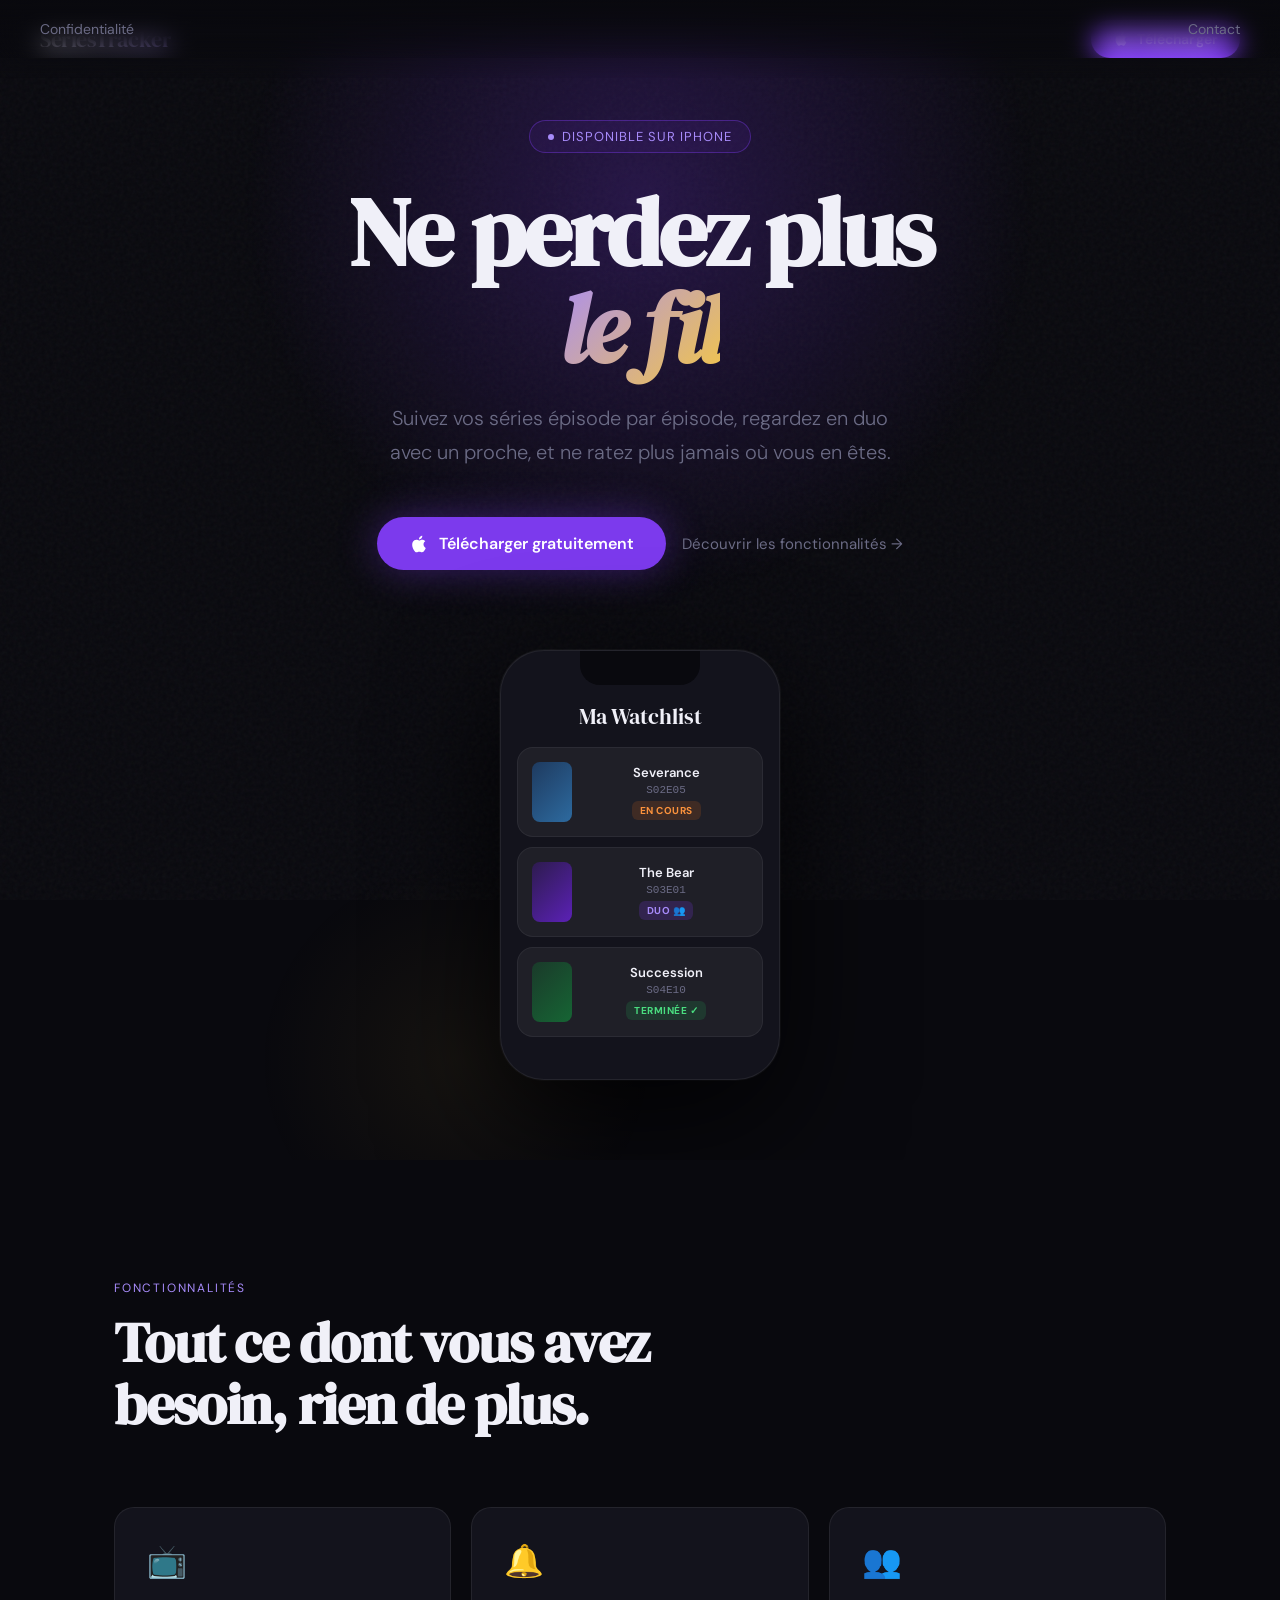
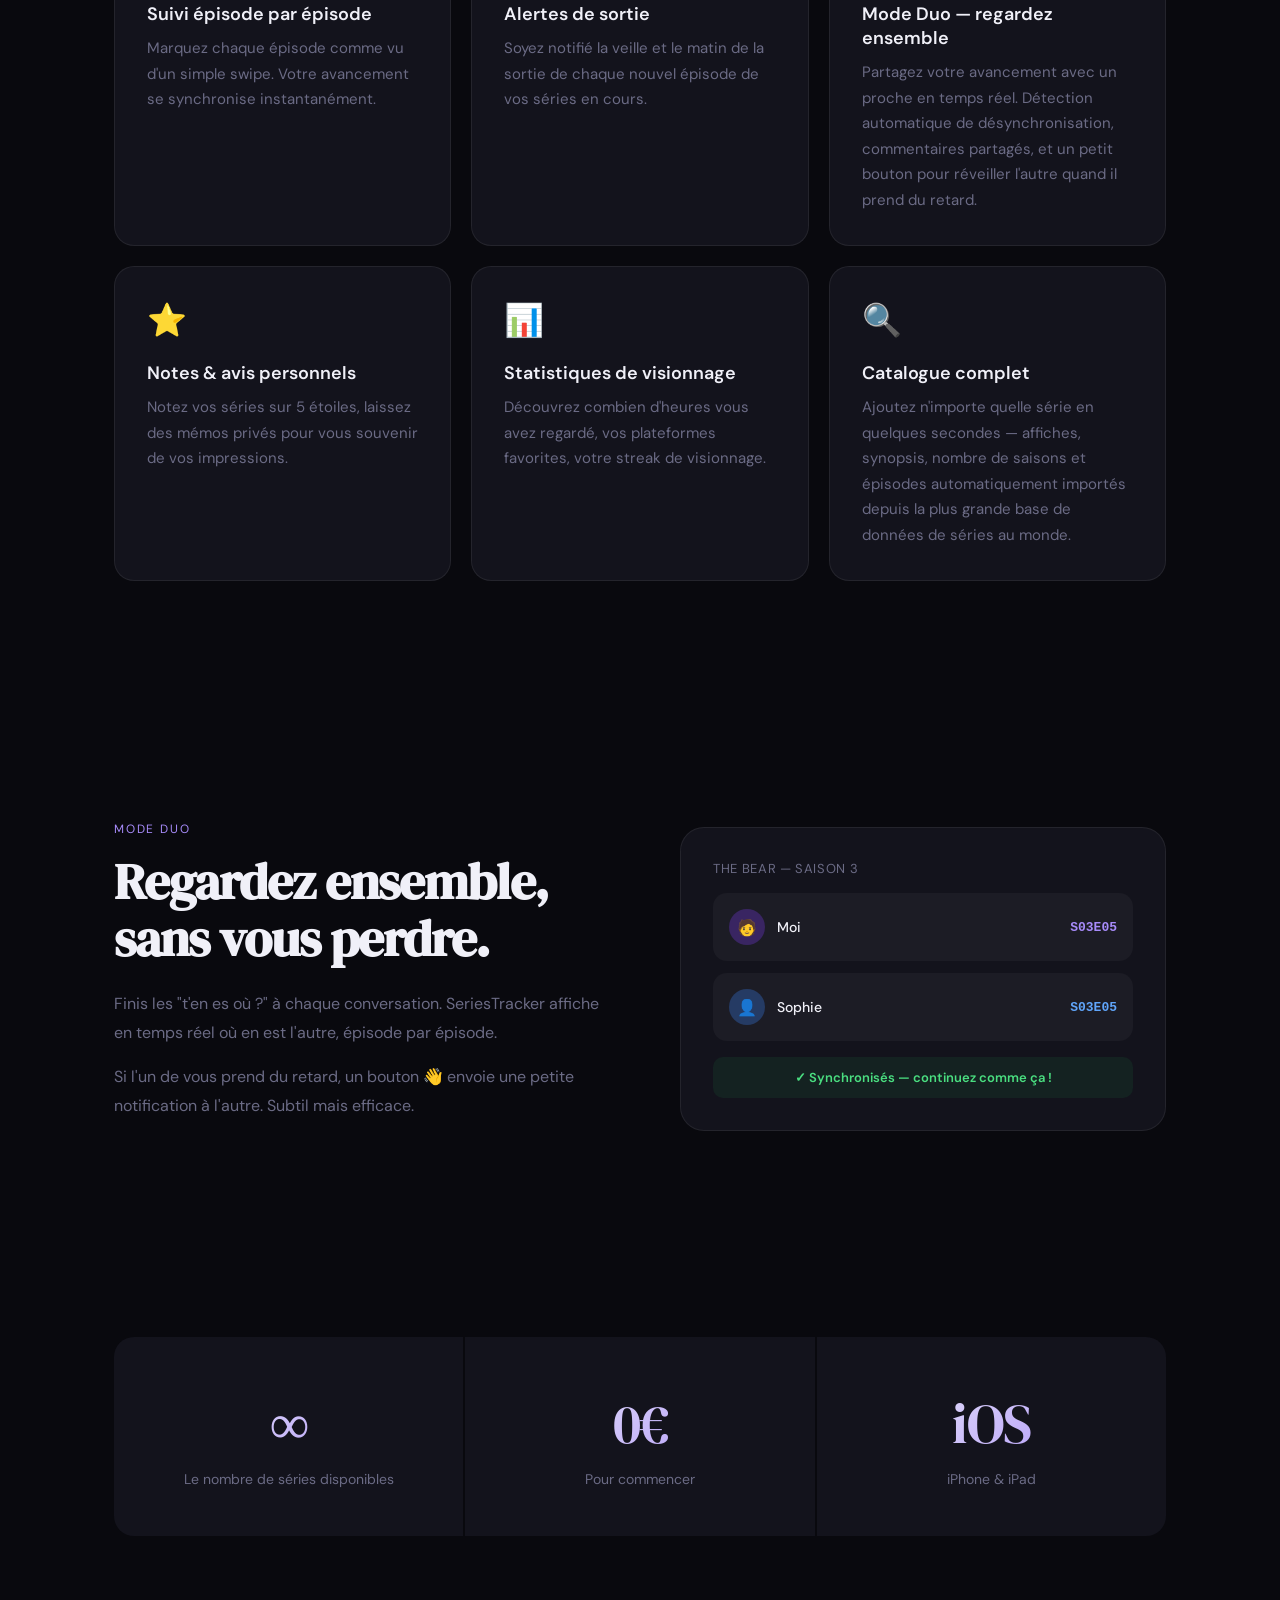
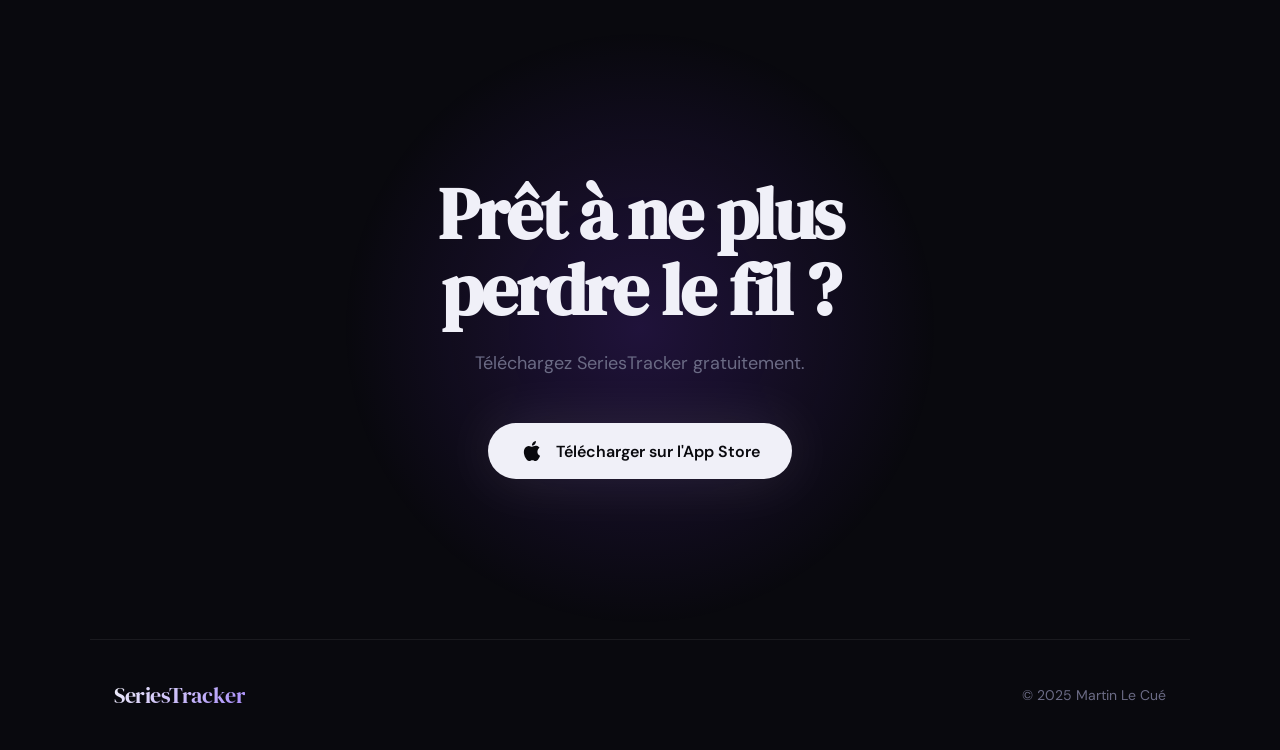
==== landing-page.html @ 3b0397e9 "Update landing-page.html" ====
<!DOCTYPE html>
<html lang="fr">
<head>
<meta charset="UTF-8">
<meta name="viewport" content="width=device-width, initial-scale=1.0">
<title>SeriesTracker — Ne perdez plus le fil</title>
<meta name="description" content="Suivez vos séries, notez vos épisodes, regardez en duo. L'app de tracking de séries qui respecte votre temps.">
<link rel="preconnect" href="https://fonts.googleapis.com">
<link href="https://fonts.googleapis.com/css2?family=DM+Serif+Display:ital@0;1&family=DM+Sans:wght@300;400;500;600&display=swap" rel="stylesheet">
<style>
:root {
  --ink: #09090E;
  --purple: #7C3AED;
  --purple-light: #A78BFA;
  --gold: #F5C842;
  --white: #F0F0F8;
  --muted: #6B6B85;
  --surface: #13131C;
  --border: rgba(255,255,255,0.07);
}

*, *::before, *::after { margin: 0; padding: 0; box-sizing: border-box; }

html { scroll-behavior: smooth; }

body {
  background: var(--ink);
  color: var(--white);
  font-family: 'DM Sans', sans-serif;
  overflow-x: hidden;
  cursor: default;
}

/* ── NOISE OVERLAY ── */
body::before {
  content: '';
  position: fixed; inset: 0; z-index: 0;
  background-image: url("data:image/svg+xml,%3Csvg viewBox='0 0 256 256' xmlns='http://www.w3.org/2000/svg'%3E%3Cfilter id='noise'%3E%3CfeTurbulence type='fractalNoise' baseFrequency='0.9' numOctaves='4' stitchTiles='stitch'/%3E%3C/filter%3E%3Crect width='100%25' height='100%25' filter='url(%23noise)' opacity='0.04'/%3E%3C/svg%3E");
  pointer-events: none;
}

/* ── NAV ── */
nav {
  position: fixed; top: 0; left: 0; right: 0; z-index: 100;
  padding: 20px 40px;
  display: flex; align-items: center; justify-content: space-between;
  background: linear-gradient(to bottom, rgba(9,9,14,0.95), transparent);
  backdrop-filter: blur(12px);
}
.nav-logo {
  font-family: 'DM Serif Display', serif;
  font-size: 22px; letter-spacing: -0.02em;
  background: linear-gradient(135deg, var(--white), var(--purple-light));
  -webkit-background-clip: text; -webkit-text-fill-color: transparent;
}
.nav-cta {
  display: inline-flex; align-items: center; gap: 8px;
  background: var(--purple); color: white;
  padding: 10px 22px; border-radius: 100px;
  font-size: 14px; font-weight: 600; text-decoration: none;
  transition: all 0.2s; letter-spacing: 0.01em;
}
.nav-cta:hover { background: #6D28D9; transform: translateY(-1px); }
.nav-cta svg { width: 16px; height: 16px; }

/* ── HERO ── */
.hero {
  position: relative; min-height: 100vh;
  display: flex; flex-direction: column;
  align-items: center; justify-content: center;
  text-align: center; padding: 120px 24px 80px;
  overflow: hidden;
}

.hero-glow {
  position: absolute; top: -200px; left: 50%; transform: translateX(-50%);
  width: 800px; height: 800px; border-radius: 50%;
  background: radial-gradient(circle, rgba(124,58,237,0.25) 0%, transparent 70%);
  pointer-events: none;
}
.hero-glow-2 {
  position: absolute; bottom: -100px; left: 20%;
  width: 400px; height: 400px; border-radius: 50%;
  background: radial-gradient(circle, rgba(245,200,66,0.06) 0%, transparent 70%);
  pointer-events: none;
}

.hero-eyebrow {
  display: inline-flex; align-items: center; gap: 8px;
  border: 1px solid rgba(124,58,237,0.4);
  background: rgba(124,58,237,0.08);
  padding: 7px 18px; border-radius: 100px;
  font-size: 13px; color: var(--purple-light);
  letter-spacing: 0.08em; text-transform: uppercase;
  margin-bottom: 32px;
  animation: fadeUp 0.8s ease both;
}
.dot { width: 6px; height: 6px; background: var(--purple-light); border-radius: 50%; animation: pulse 2s infinite; }

.hero h1 {
  font-family: 'DM Serif Display', serif;
  font-size: clamp(48px, 8vw, 96px);
  line-height: 1.0; letter-spacing: -0.03em;
  margin-bottom: 24px;
  animation: fadeUp 0.8s 0.1s ease both;
}
.hero h1 em {
  font-style: italic;
  background: linear-gradient(135deg, var(--purple-light), var(--gold));
  -webkit-background-clip: text; -webkit-text-fill-color: transparent;
}

.hero-sub {
  font-size: clamp(16px, 2vw, 20px); color: var(--muted);
  max-width: 520px; line-height: 1.7; margin-bottom: 48px;
  font-weight: 300;
  animation: fadeUp 0.8s 0.2s ease both;
}

.hero-actions {
  display: flex; gap: 16px; align-items: center; flex-wrap: wrap; justify-content: center;
  animation: fadeUp 0.8s 0.3s ease both;
}
.btn-primary {
  display: inline-flex; align-items: center; gap: 10px;
  background: var(--purple); color: white;
  padding: 16px 32px; border-radius: 100px;
  font-size: 16px; font-weight: 600; text-decoration: none;
  transition: all 0.25s; box-shadow: 0 0 40px rgba(124,58,237,0.4);
}
.btn-primary:hover { transform: translateY(-2px); box-shadow: 0 0 60px rgba(124,58,237,0.6); background: #6D28D9; }
.btn-secondary {
  color: var(--muted); font-size: 15px; text-decoration: none;
  display: inline-flex; align-items: center; gap: 6px;
  transition: color 0.2s;
}
.btn-secondary:hover { color: var(--white); }

/* ── MOCKUP ── */
.mockup-wrap {
  position: relative; margin-top: 80px; width: 100%; max-width: 900px;
  animation: fadeUp 0.8s 0.4s ease both;
}
.mockup-screen {
  width: 280px; background: var(--surface);
  border-radius: 44px; border: 1px solid var(--border);
  overflow: hidden; margin: 0 auto;
  box-shadow: 0 40px 120px rgba(0,0,0,0.8), 0 0 0 1px rgba(255,255,255,0.05);
}
.mockup-notch {
  width: 120px; height: 34px; background: var(--ink);
  border-radius: 0 0 20px 20px; margin: 0 auto 16px;
}
.mockup-content { padding: 0 16px 32px; }
.mockup-title { font-family: 'DM Serif Display', serif; font-size: 22px; margin-bottom: 16px; }
.mockup-card {
  background: rgba(255,255,255,0.05); border-radius: 16px;
  padding: 14px; margin-bottom: 10px;
  display: flex; align-items: center; gap: 12px;
  border: 1px solid rgba(255,255,255,0.06);
}
.mockup-poster {
  width: 40px; height: 60px; border-radius: 8px;
  flex-shrink: 0;
}
.mockup-info { flex: 1; min-width: 0; }
.mockup-series-title { font-size: 13px; font-weight: 600; white-space: nowrap; overflow: hidden; text-overflow: ellipsis; }
.mockup-ep { font-size: 11px; color: var(--muted); font-family: monospace; margin-top: 3px; }
.mockup-tag {
  font-size: 10px; font-weight: 700; letter-spacing: 0.05em;
  padding: 3px 8px; border-radius: 6px; margin-top: 5px;
  display: inline-block;
}
.tag-green { background: rgba(34,197,94,0.15); color: #4ade80; }
.tag-purple { background: rgba(124,58,237,0.2); color: var(--purple-light); }
.tag-orange { background: rgba(249,115,22,0.15); color: #fb923c; }

/* ── FEATURES ── */
.features { padding: 120px 24px; max-width: 1100px; margin: 0 auto; }
.section-label {
  font-size: 12px; letter-spacing: 0.15em; text-transform: uppercase;
  color: var(--purple-light); margin-bottom: 16px; display: block;
}
.features-header { margin-bottom: 72px; }
.features-header h2 {
  font-family: 'DM Serif Display', serif;
  font-size: clamp(36px, 5vw, 56px); letter-spacing: -0.02em; line-height: 1.1;
}
.features-grid {
  display: grid; grid-template-columns: repeat(auto-fit, minmax(300px, 1fr));
  gap: 20px;
}
.feature-card {
  background: var(--surface); border: 1px solid var(--border);
  border-radius: 20px; padding: 32px;
  transition: border-color 0.3s, transform 0.3s;
  position: relative; overflow: hidden;
}
.feature-card::before {
  content: ''; position: absolute; inset: 0;
  background: radial-gradient(circle at 0% 0%, rgba(124,58,237,0.08), transparent 60%);
  opacity: 0; transition: opacity 0.3s;
}
.feature-card:hover { border-color: rgba(124,58,237,0.3); transform: translateY(-4px); }
.feature-card:hover::before { opacity: 1; }
.feature-icon {
  font-size: 32px; margin-bottom: 20px; display: block;
}
.feature-card h3 { font-size: 18px; font-weight: 600; margin-bottom: 10px; }
.feature-card p { color: var(--muted); font-size: 15px; line-height: 1.7; }
.feature-card.featured {
  background: linear-gradient(135deg, rgba(124,58,237,0.2), rgba(91,33,182,0.1));
  border-color: rgba(124,58,237,0.3);
  grid-column: span 2;
}
@media (max-width: 700px) { .feature-card.featured { grid-column: span 1; } }

/* ── DUO SECTION ── */
.duo-section {
  padding: 120px 24px; max-width: 1100px; margin: 0 auto;
  display: grid; grid-template-columns: 1fr 1fr; gap: 80px; align-items: center;
}
@media (max-width: 768px) { .duo-section { grid-template-columns: 1fr; gap: 48px; } }
.duo-text h2 {
  font-family: 'DM Serif Display', serif;
  font-size: clamp(36px, 4vw, 52px); letter-spacing: -0.02em; line-height: 1.1;
  margin-bottom: 24px;
}
.duo-text p { color: var(--muted); font-size: 16px; line-height: 1.8; margin-bottom: 16px; }
.duo-visual {
  background: var(--surface); border-radius: 24px;
  border: 1px solid var(--border); padding: 32px;
}
.duo-row {
  display: flex; align-items: center; justify-content: space-between;
  padding: 16px; background: rgba(255,255,255,0.04);
  border-radius: 14px; margin-bottom: 12px;
}
.duo-user { display: flex; align-items: center; gap: 12px; }
.duo-avatar {
  width: 36px; height: 36px; border-radius: 50%;
  display: flex; align-items: center; justify-content: center;
  font-size: 16px;
}
.avatar-me { background: rgba(124,58,237,0.3); }
.avatar-them { background: rgba(59,130,246,0.3); }
.duo-name { font-size: 14px; font-weight: 500; }
.duo-ep { font-family: monospace; font-size: 13px; font-weight: 700; }
.duo-ep.me { color: var(--purple-light); }
.duo-ep.them { color: #60a5fa; }
.duo-sync {
  text-align: center; padding: 12px; margin-top: 16px;
  background: rgba(34,197,94,0.08); border-radius: 10px;
  color: #4ade80; font-size: 13px; font-weight: 600;
}

/* ── STATS ── */
.stats-section {
  padding: 80px 24px; max-width: 1100px; margin: 0 auto;
  display: grid; grid-template-columns: repeat(3, 1fr); gap: 2px;
}
@media (max-width: 600px) { .stats-section { grid-template-columns: 1fr; } }
.stat {
  background: var(--surface); padding: 48px 32px; text-align: center;
}
.stat:first-child { border-radius: 20px 0 0 20px; }
.stat:last-child { border-radius: 0 20px 20px 0; }
.stat-num {
  font-family: 'DM Serif Display', serif;
  font-size: 56px; letter-spacing: -0.03em; display: block;
  background: linear-gradient(135deg, var(--white), var(--purple-light));
  -webkit-background-clip: text; -webkit-text-fill-color: transparent;
}
.stat-label { color: var(--muted); font-size: 14px; margin-top: 8px; }

/* ── CTA SECTION ── */
.cta-section {
  padding: 160px 24px; text-align: center; position: relative; overflow: hidden;
}
.cta-glow {
  position: absolute; top: 50%; left: 50%; transform: translate(-50%, -50%);
  width: 600px; height: 600px; border-radius: 50%;
  background: radial-gradient(circle, rgba(124,58,237,0.2) 0%, transparent 70%);
  pointer-events: none;
}
.cta-section h2 {
  font-family: 'DM Serif Display', serif;
  font-size: clamp(40px, 6vw, 72px); letter-spacing: -0.03em; line-height: 1.05;
  margin-bottom: 24px; position: relative;
}
.cta-section p { color: var(--muted); font-size: 18px; margin-bottom: 48px; position: relative; }
.appstore-btn {
  display: inline-flex; align-items: center; gap: 12px;
  background: var(--white); color: var(--ink);
  padding: 16px 32px; border-radius: 100px;
  font-size: 16px; font-weight: 600; text-decoration: none;
  transition: all 0.25s; position: relative;
  box-shadow: 0 0 60px rgba(255,255,255,0.1);
}
.appstore-btn:hover { transform: translateY(-2px); box-shadow: 0 0 80px rgba(255,255,255,0.2); }
.appstore-btn svg { width: 24px; height: 24px; }

/* ── FOOTER ── */
footer {
  border-top: 1px solid var(--border); padding: 40px 24px;
  max-width: 1100px; margin: 0 auto;
  display: flex; justify-content: space-between; align-items: center; flex-wrap: gap;
  color: var(--muted); font-size: 14px;
}
footer a { color: var(--muted); text-decoration: none; transition: color 0.2s; }
footer a:hover { color: var(--white); }
footer nav { display: flex; gap: 24px; }

/* ── ANIMATIONS ── */
@keyframes fadeUp {
  from { opacity: 0; transform: translateY(24px); }
  to   { opacity: 1; transform: translateY(0); }
}
@keyframes pulse {
  0%, 100% { opacity: 1; }
  50% { opacity: 0.4; }
}

.reveal {
  opacity: 0; transform: translateY(32px);
  transition: opacity 0.7s ease, transform 0.7s ease;
}
.reveal.visible { opacity: 1; transform: translateY(0); }
</style>
</head>
<body>

<nav>
  <div class="nav-logo">SeriesTracker</div>
  <a href="#download" class="nav-cta">
    <svg viewBox="0 0 24 24" fill="currentColor"><path d="M18.71 19.5c-.83 1.24-1.71 2.45-3.05 2.47-1.34.03-1.77-.79-3.29-.79-1.53 0-2 .77-3.27.82-1.31.05-2.3-1.32-3.14-2.53C4.25 17 2.94 12.45 4.7 9.39c.87-1.52 2.43-2.48 4.12-2.51 1.28-.02 2.5.87 3.29.87.78 0 2.26-1.07 3.8-.91.65.03 2.47.26 3.64 1.98-.09.06-2.17 1.28-2.15 3.81.03 3.02 2.65 4.03 2.68 4.04-.03.07-.42 1.44-1.38 2.83M13 3.5c.73-.83 1.94-1.46 2.94-1.5.13 1.17-.34 2.35-1.04 3.19-.69.85-1.83 1.51-2.95 1.42-.15-1.15.41-2.35 1.05-3.11z"/></svg>
    Télécharger
  </a>
</nav>

<!-- HERO -->
<section class="hero">
  <div class="hero-glow"></div>
  <div class="hero-glow-2"></div>

  <div class="hero-eyebrow">
    <span class="dot"></span>
    Disponible sur iPhone
  </div>

  <h1>Ne perdez plus<br><em>le fil</em></h1>

  <p class="hero-sub">
    Suivez vos séries épisode par épisode, regardez en duo avec un proche, et ne ratez plus jamais où vous en êtes.
  </p>

  <div class="hero-actions">
    <a href="#download" class="btn-primary">
      <svg width="20" height="20" viewBox="0 0 24 24" fill="currentColor"><path d="M18.71 19.5c-.83 1.24-1.71 2.45-3.05 2.47-1.34.03-1.77-.79-3.29-.79-1.53 0-2 .77-3.27.82-1.31.05-2.3-1.32-3.14-2.53C4.25 17 2.94 12.45 4.7 9.39c.87-1.52 2.43-2.48 4.12-2.51 1.28-.02 2.5.87 3.29.87.78 0 2.26-1.07 3.8-.91.65.03 2.47.26 3.64 1.98-.09.06-2.17 1.28-2.15 3.81.03 3.02 2.65 4.03 2.68 4.04-.03.07-.42 1.44-1.38 2.83M13 3.5c.73-.83 1.94-1.46 2.94-1.5.13 1.17-.34 2.35-1.04 3.19-.69.85-1.83 1.51-2.95 1.42-.15-1.15.41-2.35 1.05-3.11z"/></svg>
      Télécharger gratuitement
    </a>
    <a href="#features" class="btn-secondary">
      Découvrir les fonctionnalités →
    </a>
  </div>

  <div class="mockup-wrap">
    <div class="mockup-screen">
      <div class="mockup-notch"></div>
      <div class="mockup-content">
        <div class="mockup-title">Ma Watchlist</div>
        <div class="mockup-card">
          <div class="mockup-poster" style="background: linear-gradient(135deg, #1e3a5f, #2d6a9f);"></div>
          <div class="mockup-info">
            <div class="mockup-series-title">Severance</div>
            <div class="mockup-ep">S02E05</div>
            <span class="mockup-tag tag-orange">EN COURS</span>
          </div>
        </div>
        <div class="mockup-card">
          <div class="mockup-poster" style="background: linear-gradient(135deg, #2d1b4e, #5b21b6);"></div>
          <div class="mockup-info">
            <div class="mockup-series-title">The Bear</div>
            <div class="mockup-ep">S03E01</div>
            <span class="mockup-tag tag-purple">DUO 👥</span>
          </div>
        </div>
        <div class="mockup-card">
          <div class="mockup-poster" style="background: linear-gradient(135deg, #1a3a2a, #166534);"></div>
          <div class="mockup-info">
            <div class="mockup-series-title">Succession</div>
            <div class="mockup-ep">S04E10</div>
            <span class="mockup-tag tag-green">TERMINÉE ✓</span>
          </div>
        </div>
      </div>
    </div>
  </div>
</section>

<!-- FEATURES -->
<section class="features" id="features">
  <div class="features-header reveal">
    <span class="section-label">Fonctionnalités</span>
    <h2>Tout ce dont vous avez<br>besoin, rien de plus.</h2>
  </div>
  <div class="features-grid">
    <div class="feature-card reveal">
      <span class="feature-icon">📺</span>
      <h3>Suivi épisode par épisode</h3>
      <p>Marquez chaque épisode comme vu d'un simple swipe. Votre avancement se synchronise instantanément.</p>
    </div>
    <div class="feature-card reveal">
      <span class="feature-icon">🔔</span>
      <h3>Alertes de sortie</h3>
      <p>Soyez notifié la veille et le matin de la sortie de chaque nouvel épisode de vos séries en cours.</p>
    </div>
    <div class="feature-card reveal">
      <span class="feature-icon">👥</span>
      <h3>Mode Duo — regardez ensemble</h3>
      <p>Partagez votre avancement avec un proche en temps réel. Détection automatique de désynchronisation, commentaires partagés, et un petit bouton pour réveiller l'autre quand il prend du retard.</p>
    </div>
    <div class="feature-card reveal">
      <span class="feature-icon">⭐️</span>
      <h3>Notes & avis personnels</h3>
      <p>Notez vos séries sur 5 étoiles, laissez des mémos privés pour vous souvenir de vos impressions.</p>
    </div>
    <div class="feature-card reveal">
      <span class="feature-icon">📊</span>
      <h3>Statistiques de visionnage</h3>
      <p>Découvrez combien d'heures vous avez regardé, vos plateformes favorites, votre streak de visionnage.</p>
    </div>
    <div class="feature-card reveal">
      <span class="feature-icon">🔍</span>
      <h3>Catalogue complet</h3>
      <p>Ajoutez n'importe quelle série en quelques secondes — affiches, synopsis, nombre de saisons et épisodes automatiquement importés depuis la plus grande base de données de séries au monde.</p>
    </div>
  </div>
</section>

<!-- DUO -->
<section style="padding: 0 24px;">
  <div class="duo-section">
    <div class="duo-text reveal">
      <span class="section-label">Mode Duo</span>
      <h2>Regardez ensemble,<br>sans vous perdre.</h2>
      <p>Finis les "t'en es où ?" à chaque conversation. SeriesTracker affiche en temps réel où en est l'autre, épisode par épisode.</p>
      <p>Si l'un de vous prend du retard, un bouton 👋 envoie une petite notification à l'autre. Subtil mais efficace.</p>
    </div>
    <div class="duo-visual reveal">
      <div style="font-size: 13px; color: var(--muted); margin-bottom: 16px; letter-spacing: 0.05em; text-transform: uppercase;">The Bear — Saison 3</div>
      <div class="duo-row">
        <div class="duo-user">
          <div class="duo-avatar avatar-me">🧑</div>
          <div>
            <div class="duo-name">Moi</div>
          </div>
        </div>
        <div class="duo-ep me">S03E05</div>
      </div>
      <div class="duo-row">
        <div class="duo-user">
          <div class="duo-avatar avatar-them">👤</div>
          <div>
            <div class="duo-name">Sophie</div>
          </div>
        </div>
        <div class="duo-ep them">S03E05</div>
      </div>
      <div class="duo-sync">✓ Synchronisés — continuez comme ça !</div>
    </div>
  </div>
</section>

<!-- STATS -->
<div class="stats-section reveal">
  <div class="stat">
    <span class="stat-num">∞</span>
    <div class="stat-label">Le nombre de séries disponibles</div>
  </div>
  <div class="stat">
    <span class="stat-num">0€</span>
    <div class="stat-label">Pour commencer</div>
  </div>
  <div class="stat">
    <span class="stat-num">iOS</span>
    <div class="stat-label">iPhone & iPad</div>
  </div>
</div>

<!-- CTA -->
<section class="cta-section" id="download">
  <div class="cta-glow"></div>
  <h2>Prêt à ne plus<br>perdre le fil ?</h2>
  <p>Téléchargez SeriesTracker gratuitement.</p>
  <a href="#" class="appstore-btn">
    <svg viewBox="0 0 24 24" fill="currentColor"><path d="M18.71 19.5c-.83 1.24-1.71 2.45-3.05 2.47-1.34.03-1.77-.79-3.29-.79-1.53 0-2 .77-3.27.82-1.31.05-2.3-1.32-3.14-2.53C4.25 17 2.94 12.45 4.7 9.39c.87-1.52 2.43-2.48 4.12-2.51 1.28-.02 2.5.87 3.29.87.78 0 2.26-1.07 3.8-.91.65.03 2.47.26 3.64 1.98-.09.06-2.17 1.28-2.15 3.81.03 3.02 2.65 4.03 2.68 4.04-.03.07-.42 1.44-1.38 2.83M13 3.5c.73-.83 1.94-1.46 2.94-1.5.13 1.17-.34 2.35-1.04 3.19-.69.85-1.83 1.51-2.95 1.42-.15-1.15.41-2.35 1.05-3.11z"/></svg>
    Télécharger sur l'App Store
  </a>
</section>

<footer>
  <div class="nav-logo">SeriesTracker</div>
  <nav>
    <a href="privacy-policy.html">Confidentialité</a>
    <a href="mailto:martin.lecue@gmail.com">Contact</a>
  </nav>
  <div>© 2025 Martin Le Cué</div>
</footer>

<script>
const observer = new IntersectionObserver((entries) => {
  entries.forEach((entry, i) => {
    if (entry.isIntersecting) {
      setTimeout(() => entry.target.classList.add('visible'), i * 80);
    }
  });
}, { threshold: 0.1 });
document.querySelectorAll('.reveal').forEach(el => observer.observe(el));
</script>
</body>
</html>
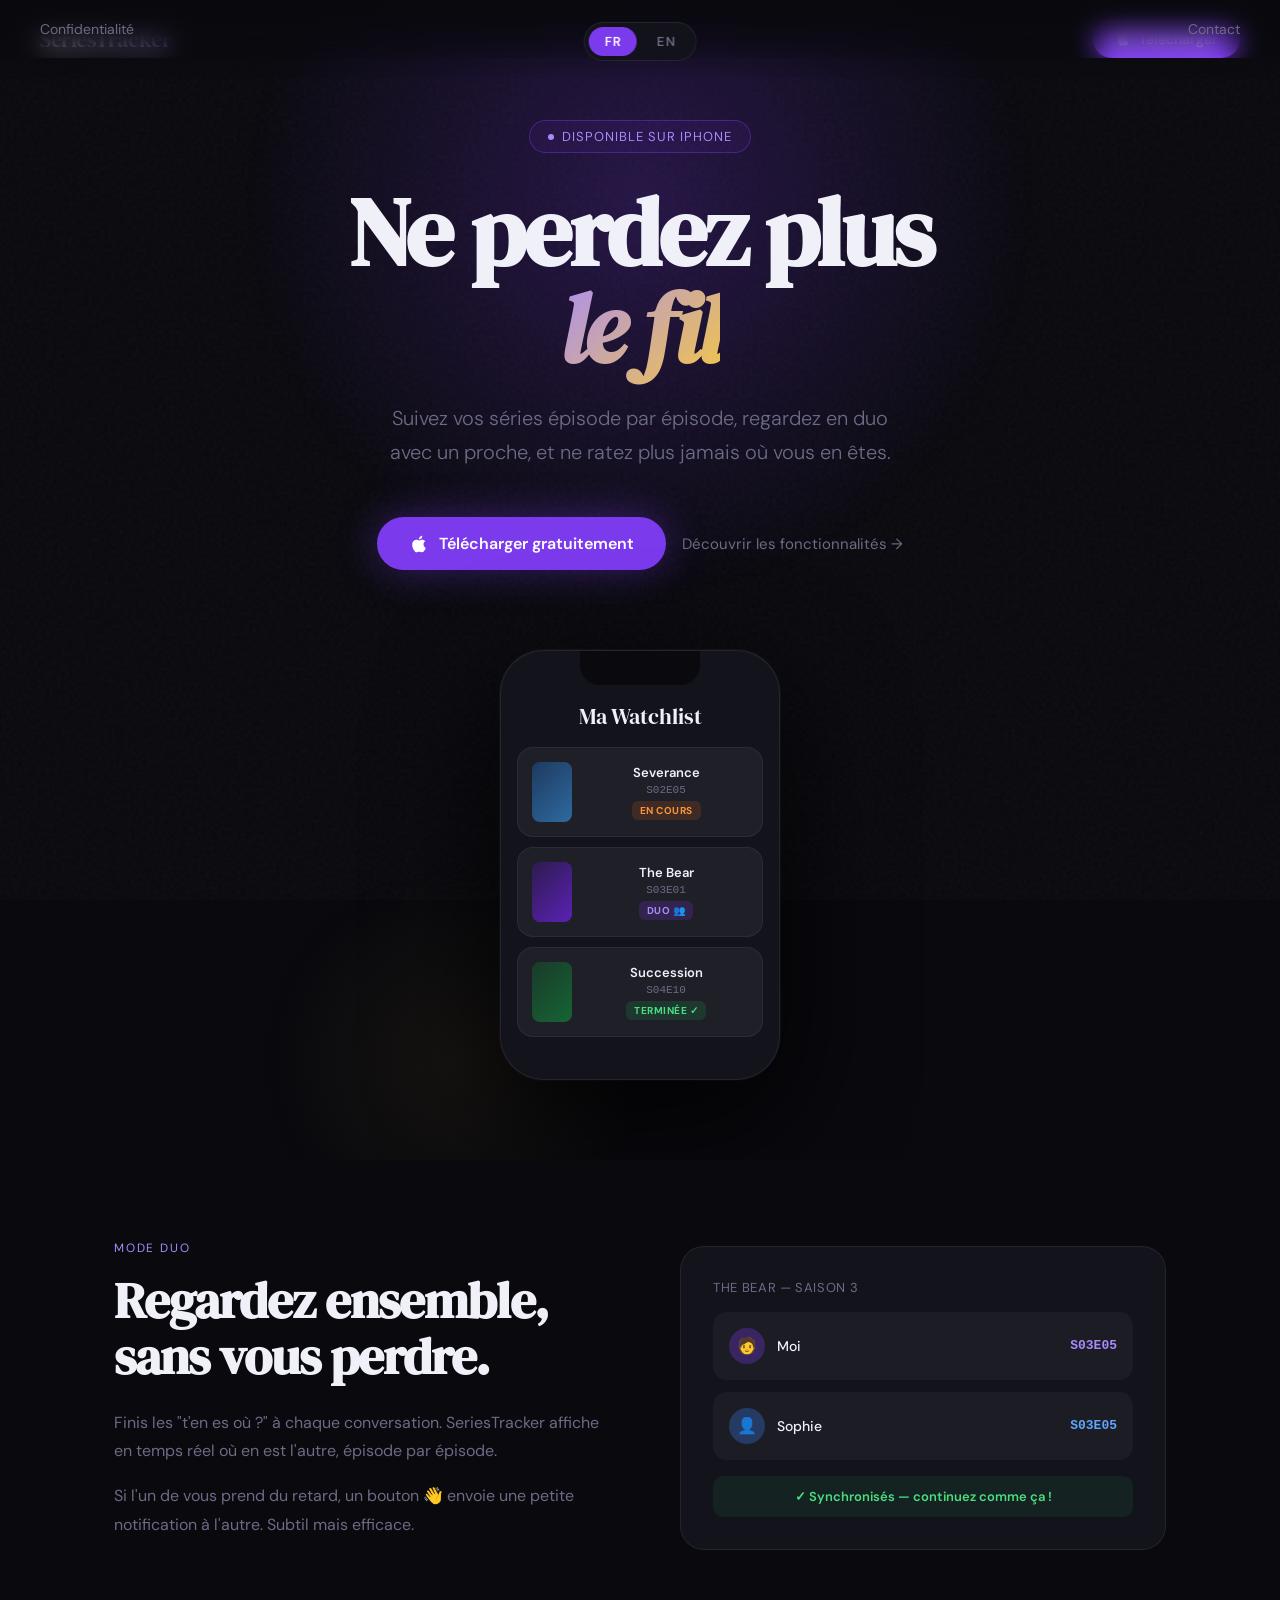
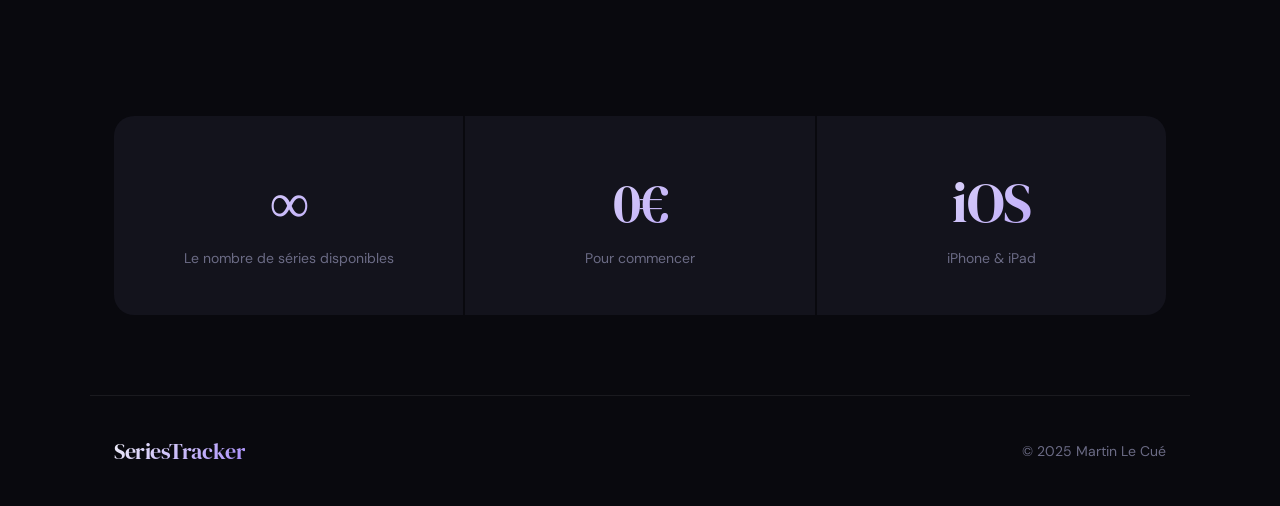
==== commit f770a845: "Update landing-page.html" ====
--- a/landing-page.html
+++ b/landing-page.html
@@ -18,28 +18,31 @@
   --surface: #13131C;
   --border: rgba(255,255,255,0.07);
 }
-
 *, *::before, *::after { margin: 0; padding: 0; box-sizing: border-box; }
-
 html { scroll-behavior: smooth; }
-
-body {
-  background: var(--ink);
-  color: var(--white);
-  font-family: 'DM Sans', sans-serif;
-  overflow-x: hidden;
-  cursor: default;
-}
-
-/* ── NOISE OVERLAY ── */
+body { background: var(--ink); color: var(--white); font-family: 'DM Sans', sans-serif; overflow-x: hidden; }
 body::before {
-  content: '';
-  position: fixed; inset: 0; z-index: 0;
+  content: ''; position: fixed; inset: 0; z-index: 0;
   background-image: url("data:image/svg+xml,%3Csvg viewBox='0 0 256 256' xmlns='http://www.w3.org/2000/svg'%3E%3Cfilter id='noise'%3E%3CfeTurbulence type='fractalNoise' baseFrequency='0.9' numOctaves='4' stitchTiles='stitch'/%3E%3C/filter%3E%3Crect width='100%25' height='100%25' filter='url(%23noise)' opacity='0.04'/%3E%3C/svg%3E");
   pointer-events: none;
 }
 
-/* ── NAV ── */
+/* LANG SWITCH */
+.lang-switch {
+  position: fixed; top: 22px; left: 50%; transform: translateX(-50%);
+  display: flex; gap: 4px; z-index: 200;
+  background: rgba(19,19,28,0.9); border: 1px solid rgba(255,255,255,0.08);
+  border-radius: 100px; padding: 4px; backdrop-filter: blur(12px);
+}
+.lang-btn {
+  padding: 6px 16px; border-radius: 100px; border: none;
+  background: transparent; color: var(--muted); cursor: pointer;
+  font-size: 13px; font-family: 'DM Sans', sans-serif; font-weight: 600;
+  transition: all 0.2s; letter-spacing: 0.05em;
+}
+.lang-btn.active { background: var(--purple); color: white; }
+
+/* NAV */
 nav {
   position: fixed; top: 0; left: 0; right: 0; z-index: 100;
   padding: 20px 40px;
@@ -47,294 +50,124 @@
   background: linear-gradient(to bottom, rgba(9,9,14,0.95), transparent);
   backdrop-filter: blur(12px);
 }
-.nav-logo {
-  font-family: 'DM Serif Display', serif;
-  font-size: 22px; letter-spacing: -0.02em;
-  background: linear-gradient(135deg, var(--white), var(--purple-light));
-  -webkit-background-clip: text; -webkit-text-fill-color: transparent;
-}
-.nav-cta {
-  display: inline-flex; align-items: center; gap: 8px;
-  background: var(--purple); color: white;
-  padding: 10px 22px; border-radius: 100px;
-  font-size: 14px; font-weight: 600; text-decoration: none;
-  transition: all 0.2s; letter-spacing: 0.01em;
-}
+.nav-logo { font-family: 'DM Serif Display', serif; font-size: 22px; letter-spacing: -0.02em; background: linear-gradient(135deg, var(--white), var(--purple-light)); -webkit-background-clip: text; -webkit-text-fill-color: transparent; }
+.nav-cta { display: inline-flex; align-items: center; gap: 8px; background: var(--purple); color: white; padding: 10px 22px; border-radius: 100px; font-size: 14px; font-weight: 600; text-decoration: none; transition: all 0.2s; }
 .nav-cta:hover { background: #6D28D9; transform: translateY(-1px); }
 .nav-cta svg { width: 16px; height: 16px; }
 
-/* ── HERO ── */
-.hero {
-  position: relative; min-height: 100vh;
-  display: flex; flex-direction: column;
-  align-items: center; justify-content: center;
-  text-align: center; padding: 120px 24px 80px;
-  overflow: hidden;
-}
-
-.hero-glow {
-  position: absolute; top: -200px; left: 50%; transform: translateX(-50%);
-  width: 800px; height: 800px; border-radius: 50%;
-  background: radial-gradient(circle, rgba(124,58,237,0.25) 0%, transparent 70%);
-  pointer-events: none;
-}
-.hero-glow-2 {
-  position: absolute; bottom: -100px; left: 20%;
-  width: 400px; height: 400px; border-radius: 50%;
-  background: radial-gradient(circle, rgba(245,200,66,0.06) 0%, transparent 70%);
-  pointer-events: none;
-}
-
-.hero-eyebrow {
-  display: inline-flex; align-items: center; gap: 8px;
-  border: 1px solid rgba(124,58,237,0.4);
-  background: rgba(124,58,237,0.08);
-  padding: 7px 18px; border-radius: 100px;
-  font-size: 13px; color: var(--purple-light);
-  letter-spacing: 0.08em; text-transform: uppercase;
-  margin-bottom: 32px;
-  animation: fadeUp 0.8s ease both;
-}
+/* HERO */
+.hero { position: relative; min-height: 100vh; display: flex; flex-direction: column; align-items: center; justify-content: center; text-align: center; padding: 120px 24px 80px; overflow: hidden; }
+.hero-glow { position: absolute; top: -200px; left: 50%; transform: translateX(-50%); width: 800px; height: 800px; border-radius: 50%; background: radial-gradient(circle, rgba(124,58,237,0.25) 0%, transparent 70%); pointer-events: none; }
+.hero-glow-2 { position: absolute; bottom: -100px; left: 20%; width: 400px; height: 400px; border-radius: 50%; background: radial-gradient(circle, rgba(245,200,66,0.06) 0%, transparent 70%); pointer-events: none; }
+.hero-eyebrow { display: inline-flex; align-items: center; gap: 8px; border: 1px solid rgba(124,58,237,0.4); background: rgba(124,58,237,0.08); padding: 7px 18px; border-radius: 100px; font-size: 13px; color: var(--purple-light); letter-spacing: 0.08em; text-transform: uppercase; margin-bottom: 32px; animation: fadeUp 0.8s ease both; }
 .dot { width: 6px; height: 6px; background: var(--purple-light); border-radius: 50%; animation: pulse 2s infinite; }
-
-.hero h1 {
-  font-family: 'DM Serif Display', serif;
-  font-size: clamp(48px, 8vw, 96px);
-  line-height: 1.0; letter-spacing: -0.03em;
-  margin-bottom: 24px;
-  animation: fadeUp 0.8s 0.1s ease both;
-}
-.hero h1 em {
-  font-style: italic;
-  background: linear-gradient(135deg, var(--purple-light), var(--gold));
-  -webkit-background-clip: text; -webkit-text-fill-color: transparent;
-}
-
-.hero-sub {
-  font-size: clamp(16px, 2vw, 20px); color: var(--muted);
-  max-width: 520px; line-height: 1.7; margin-bottom: 48px;
-  font-weight: 300;
-  animation: fadeUp 0.8s 0.2s ease both;
-}
-
-.hero-actions {
-  display: flex; gap: 16px; align-items: center; flex-wrap: wrap; justify-content: center;
-  animation: fadeUp 0.8s 0.3s ease both;
-}
-.btn-primary {
-  display: inline-flex; align-items: center; gap: 10px;
-  background: var(--purple); color: white;
-  padding: 16px 32px; border-radius: 100px;
-  font-size: 16px; font-weight: 600; text-decoration: none;
-  transition: all 0.25s; box-shadow: 0 0 40px rgba(124,58,237,0.4);
-}
+.hero h1 { font-family: 'DM Serif Display', serif; font-size: clamp(48px, 8vw, 96px); line-height: 1.0; letter-spacing: -0.03em; margin-bottom: 24px; animation: fadeUp 0.8s 0.1s ease both; }
+.hero h1 em { font-style: italic; background: linear-gradient(135deg, var(--purple-light), var(--gold)); -webkit-background-clip: text; -webkit-text-fill-color: transparent; }
+.hero-sub { font-size: clamp(16px, 2vw, 20px); color: var(--muted); max-width: 520px; line-height: 1.7; margin-bottom: 48px; font-weight: 300; animation: fadeUp 0.8s 0.2s ease both; }
+.hero-actions { display: flex; gap: 16px; align-items: center; flex-wrap: wrap; justify-content: center; animation: fadeUp 0.8s 0.3s ease both; }
+.btn-primary { display: inline-flex; align-items: center; gap: 10px; background: var(--purple); color: white; padding: 16px 32px; border-radius: 100px; font-size: 16px; font-weight: 600; text-decoration: none; transition: all 0.25s; box-shadow: 0 0 40px rgba(124,58,237,0.4); }
 .btn-primary:hover { transform: translateY(-2px); box-shadow: 0 0 60px rgba(124,58,237,0.6); background: #6D28D9; }
-.btn-secondary {
-  color: var(--muted); font-size: 15px; text-decoration: none;
-  display: inline-flex; align-items: center; gap: 6px;
-  transition: color 0.2s;
-}
+.btn-secondary { color: var(--muted); font-size: 15px; text-decoration: none; display: inline-flex; align-items: center; gap: 6px; transition: color 0.2s; }
 .btn-secondary:hover { color: var(--white); }
 
-/* ── MOCKUP ── */
-.mockup-wrap {
-  position: relative; margin-top: 80px; width: 100%; max-width: 900px;
-  animation: fadeUp 0.8s 0.4s ease both;
-}
-.mockup-screen {
-  width: 280px; background: var(--surface);
-  border-radius: 44px; border: 1px solid var(--border);
-  overflow: hidden; margin: 0 auto;
-  box-shadow: 0 40px 120px rgba(0,0,0,0.8), 0 0 0 1px rgba(255,255,255,0.05);
-}
-.mockup-notch {
-  width: 120px; height: 34px; background: var(--ink);
-  border-radius: 0 0 20px 20px; margin: 0 auto 16px;
-}
+/* MOCKUP */
+.mockup-wrap { position: relative; margin-top: 80px; width: 100%; max-width: 900px; animation: fadeUp 0.8s 0.4s ease both; }
+.mockup-screen { width: 280px; background: var(--surface); border-radius: 44px; border: 1px solid var(--border); overflow: hidden; margin: 0 auto; box-shadow: 0 40px 120px rgba(0,0,0,0.8), 0 0 0 1px rgba(255,255,255,0.05); }
+.mockup-notch { width: 120px; height: 34px; background: var(--ink); border-radius: 0 0 20px 20px; margin: 0 auto 16px; }
 .mockup-content { padding: 0 16px 32px; }
 .mockup-title { font-family: 'DM Serif Display', serif; font-size: 22px; margin-bottom: 16px; }
-.mockup-card {
-  background: rgba(255,255,255,0.05); border-radius: 16px;
-  padding: 14px; margin-bottom: 10px;
-  display: flex; align-items: center; gap: 12px;
-  border: 1px solid rgba(255,255,255,0.06);
-}
-.mockup-poster {
-  width: 40px; height: 60px; border-radius: 8px;
-  flex-shrink: 0;
-}
+.mockup-card { background: rgba(255,255,255,0.05); border-radius: 16px; padding: 14px; margin-bottom: 10px; display: flex; align-items: center; gap: 12px; border: 1px solid rgba(255,255,255,0.06); }
+.mockup-poster { width: 40px; height: 60px; border-radius: 8px; flex-shrink: 0; }
 .mockup-info { flex: 1; min-width: 0; }
 .mockup-series-title { font-size: 13px; font-weight: 600; white-space: nowrap; overflow: hidden; text-overflow: ellipsis; }
 .mockup-ep { font-size: 11px; color: var(--muted); font-family: monospace; margin-top: 3px; }
-.mockup-tag {
-  font-size: 10px; font-weight: 700; letter-spacing: 0.05em;
-  padding: 3px 8px; border-radius: 6px; margin-top: 5px;
-  display: inline-block;
-}
+.mockup-tag { font-size: 10px; font-weight: 700; letter-spacing: 0.05em; padding: 3px 8px; border-radius: 6px; margin-top: 5px; display: inline-block; }
 .tag-green { background: rgba(34,197,94,0.15); color: #4ade80; }
 .tag-purple { background: rgba(124,58,237,0.2); color: var(--purple-light); }
 .tag-orange { background: rgba(249,115,22,0.15); color: #fb923c; }
 
-/* ── FEATURES ── */
+/* FEATURES */
 .features { padding: 120px 24px; max-width: 1100px; margin: 0 auto; }
-.section-label {
-  font-size: 12px; letter-spacing: 0.15em; text-transform: uppercase;
-  color: var(--purple-light); margin-bottom: 16px; display: block;
-}
+.section-label { font-size: 12px; letter-spacing: 0.15em; text-transform: uppercase; color: var(--purple-light); margin-bottom: 16px; display: block; }
 .features-header { margin-bottom: 72px; }
-.features-header h2 {
-  font-family: 'DM Serif Display', serif;
-  font-size: clamp(36px, 5vw, 56px); letter-spacing: -0.02em; line-height: 1.1;
-}
-.features-grid {
-  display: grid; grid-template-columns: repeat(auto-fit, minmax(300px, 1fr));
-  gap: 20px;
-}
-.feature-card {
-  background: var(--surface); border: 1px solid var(--border);
-  border-radius: 20px; padding: 32px;
-  transition: border-color 0.3s, transform 0.3s;
-  position: relative; overflow: hidden;
-}
-.feature-card::before {
-  content: ''; position: absolute; inset: 0;
-  background: radial-gradient(circle at 0% 0%, rgba(124,58,237,0.08), transparent 60%);
-  opacity: 0; transition: opacity 0.3s;
-}
+.features-header h2 { font-family: 'DM Serif Display', serif; font-size: clamp(36px, 5vw, 56px); letter-spacing: -0.02em; line-height: 1.1; }
+.features-grid { display: grid; grid-template-columns: repeat(auto-fit, minmax(300px, 1fr)); gap: 20px; }
+.feature-card { background: var(--surface); border: 1px solid var(--border); border-radius: 20px; padding: 32px; transition: border-color 0.3s, transform 0.3s; position: relative; overflow: hidden; }
+.feature-card::before { content: ''; position: absolute; inset: 0; background: radial-gradient(circle at 0% 0%, rgba(124,58,237,0.08), transparent 60%); opacity: 0; transition: opacity 0.3s; }
 .feature-card:hover { border-color: rgba(124,58,237,0.3); transform: translateY(-4px); }
 .feature-card:hover::before { opacity: 1; }
-.feature-icon {
-  font-size: 32px; margin-bottom: 20px; display: block;
-}
+.feature-icon { font-size: 32px; margin-bottom: 20px; display: block; }
 .feature-card h3 { font-size: 18px; font-weight: 600; margin-bottom: 10px; }
 .feature-card p { color: var(--muted); font-size: 15px; line-height: 1.7; }
-.feature-card.featured {
-  background: linear-gradient(135deg, rgba(124,58,237,0.2), rgba(91,33,182,0.1));
-  border-color: rgba(124,58,237,0.3);
-  grid-column: span 2;
-}
-@media (max-width: 700px) { .feature-card.featured { grid-column: span 1; } }
-
-/* ── DUO SECTION ── */
-.duo-section {
-  padding: 120px 24px; max-width: 1100px; margin: 0 auto;
-  display: grid; grid-template-columns: 1fr 1fr; gap: 80px; align-items: center;
-}
+
+/* DUO */
+.duo-section { padding: 0 24px; max-width: 1100px; margin: 0 auto; display: grid; grid-template-columns: 1fr 1fr; gap: 80px; align-items: center; }
 @media (max-width: 768px) { .duo-section { grid-template-columns: 1fr; gap: 48px; } }
-.duo-text h2 {
-  font-family: 'DM Serif Display', serif;
-  font-size: clamp(36px, 4vw, 52px); letter-spacing: -0.02em; line-height: 1.1;
-  margin-bottom: 24px;
-}
+.duo-text h2 { font-family: 'DM Serif Display', serif; font-size: clamp(36px, 4vw, 52px); letter-spacing: -0.02em; line-height: 1.1; margin-bottom: 24px; }
 .duo-text p { color: var(--muted); font-size: 16px; line-height: 1.8; margin-bottom: 16px; }
-.duo-visual {
-  background: var(--surface); border-radius: 24px;
-  border: 1px solid var(--border); padding: 32px;
-}
-.duo-row {
-  display: flex; align-items: center; justify-content: space-between;
-  padding: 16px; background: rgba(255,255,255,0.04);
-  border-radius: 14px; margin-bottom: 12px;
-}
+.duo-visual { background: var(--surface); border-radius: 24px; border: 1px solid var(--border); padding: 32px; }
+.duo-row { display: flex; align-items: center; justify-content: space-between; padding: 16px; background: rgba(255,255,255,0.04); border-radius: 14px; margin-bottom: 12px; }
 .duo-user { display: flex; align-items: center; gap: 12px; }
-.duo-avatar {
-  width: 36px; height: 36px; border-radius: 50%;
-  display: flex; align-items: center; justify-content: center;
-  font-size: 16px;
-}
+.duo-avatar { width: 36px; height: 36px; border-radius: 50%; display: flex; align-items: center; justify-content: center; font-size: 16px; }
 .avatar-me { background: rgba(124,58,237,0.3); }
 .avatar-them { background: rgba(59,130,246,0.3); }
 .duo-name { font-size: 14px; font-weight: 500; }
 .duo-ep { font-family: monospace; font-size: 13px; font-weight: 700; }
 .duo-ep.me { color: var(--purple-light); }
 .duo-ep.them { color: #60a5fa; }
-.duo-sync {
-  text-align: center; padding: 12px; margin-top: 16px;
-  background: rgba(34,197,94,0.08); border-radius: 10px;
-  color: #4ade80; font-size: 13px; font-weight: 600;
-}
-
-/* ── STATS ── */
-.stats-section {
-  padding: 80px 24px; max-width: 1100px; margin: 0 auto;
-  display: grid; grid-template-columns: repeat(3, 1fr); gap: 2px;
-}
+.duo-sync { text-align: center; padding: 12px; margin-top: 16px; background: rgba(34,197,94,0.08); border-radius: 10px; color: #4ade80; font-size: 13px; font-weight: 600; }
+
+/* STATS */
+.stats-section { padding: 80px 24px; max-width: 1100px; margin: 0 auto; display: grid; grid-template-columns: repeat(3, 1fr); gap: 2px; }
 @media (max-width: 600px) { .stats-section { grid-template-columns: 1fr; } }
-.stat {
-  background: var(--surface); padding: 48px 32px; text-align: center;
-}
+.stat { background: var(--surface); padding: 48px 32px; text-align: center; }
 .stat:first-child { border-radius: 20px 0 0 20px; }
 .stat:last-child { border-radius: 0 20px 20px 0; }
-.stat-num {
-  font-family: 'DM Serif Display', serif;
-  font-size: 56px; letter-spacing: -0.03em; display: block;
-  background: linear-gradient(135deg, var(--white), var(--purple-light));
-  -webkit-background-clip: text; -webkit-text-fill-color: transparent;
-}
+.stat-num { font-family: 'DM Serif Display', serif; font-size: 56px; letter-spacing: -0.03em; display: block; background: linear-gradient(135deg, var(--white), var(--purple-light)); -webkit-background-clip: text; -webkit-text-fill-color: transparent; }
 .stat-label { color: var(--muted); font-size: 14px; margin-top: 8px; }
 
-/* ── CTA SECTION ── */
-.cta-section {
-  padding: 160px 24px; text-align: center; position: relative; overflow: hidden;
-}
-.cta-glow {
-  position: absolute; top: 50%; left: 50%; transform: translate(-50%, -50%);
-  width: 600px; height: 600px; border-radius: 50%;
-  background: radial-gradient(circle, rgba(124,58,237,0.2) 0%, transparent 70%);
-  pointer-events: none;
-}
-.cta-section h2 {
-  font-family: 'DM Serif Display', serif;
-  font-size: clamp(40px, 6vw, 72px); letter-spacing: -0.03em; line-height: 1.05;
-  margin-bottom: 24px; position: relative;
-}
+/* CTA */
+.cta-section { padding: 160px 24px; text-align: center; position: relative; overflow: hidden; }
+.cta-glow { position: absolute; top: 50%; left: 50%; transform: translate(-50%, -50%); width: 600px; height: 600px; border-radius: 50%; background: radial-gradient(circle, rgba(124,58,237,0.2) 0%, transparent 70%); pointer-events: none; }
+.cta-section h2 { font-family: 'DM Serif Display', serif; font-size: clamp(40px, 6vw, 72px); letter-spacing: -0.03em; line-height: 1.05; margin-bottom: 24px; position: relative; }
 .cta-section p { color: var(--muted); font-size: 18px; margin-bottom: 48px; position: relative; }
-.appstore-btn {
-  display: inline-flex; align-items: center; gap: 12px;
-  background: var(--white); color: var(--ink);
-  padding: 16px 32px; border-radius: 100px;
-  font-size: 16px; font-weight: 600; text-decoration: none;
-  transition: all 0.25s; position: relative;
-  box-shadow: 0 0 60px rgba(255,255,255,0.1);
-}
+.appstore-btn { display: inline-flex; align-items: center; gap: 12px; background: var(--white); color: var(--ink); padding: 16px 32px; border-radius: 100px; font-size: 16px; font-weight: 600; text-decoration: none; transition: all 0.25s; position: relative; box-shadow: 0 0 60px rgba(255,255,255,0.1); }
 .appstore-btn:hover { transform: translateY(-2px); box-shadow: 0 0 80px rgba(255,255,255,0.2); }
-.appstore-btn svg { width: 24px; height: 24px; }
-
-/* ── FOOTER ── */
-footer {
-  border-top: 1px solid var(--border); padding: 40px 24px;
-  max-width: 1100px; margin: 0 auto;
-  display: flex; justify-content: space-between; align-items: center; flex-wrap: gap;
-  color: var(--muted); font-size: 14px;
-}
+
+/* FOOTER */
+footer { border-top: 1px solid var(--border); padding: 40px 24px; max-width: 1100px; margin: 0 auto; display: flex; justify-content: space-between; align-items: center; flex-wrap: wrap; gap: 16px; color: var(--muted); font-size: 14px; }
 footer a { color: var(--muted); text-decoration: none; transition: color 0.2s; }
 footer a:hover { color: var(--white); }
 footer nav { display: flex; gap: 24px; }
 
-/* ── ANIMATIONS ── */
-@keyframes fadeUp {
-  from { opacity: 0; transform: translateY(24px); }
-  to   { opacity: 1; transform: translateY(0); }
-}
-@keyframes pulse {
-  0%, 100% { opacity: 1; }
-  50% { opacity: 0.4; }
-}
-
-.reveal {
-  opacity: 0; transform: translateY(32px);
-  transition: opacity 0.7s ease, transform 0.7s ease;
-}
+/* ANIMATIONS */
+@keyframes fadeUp { from { opacity: 0; transform: translateY(24px); } to { opacity: 1; transform: translateY(0); } }
+@keyframes pulse { 0%, 100% { opacity: 1; } 50% { opacity: 0.4; } }
+.reveal { opacity: 0; transform: translateY(32px); transition: opacity 0.7s ease, transform 0.7s ease; }
 .reveal.visible { opacity: 1; transform: translateY(0); }
+
+/* LANG SECTIONS */
+[data-lang] { display: none; }
+[data-lang].active { display: block; }
+[data-lang-inline] { display: none; }
+[data-lang-inline].active { display: inline; }
 </style>
 </head>
 <body>
 
+<!-- LANG SWITCH -->
+<div class="lang-switch">
+  <button class="lang-btn active" onclick="setLang('fr')">FR</button>
+  <button class="lang-btn" onclick="setLang('en')">EN</button>
+</div>
+
+<!-- NAV -->
 <nav>
   <div class="nav-logo">SeriesTracker</div>
   <a href="#download" class="nav-cta">
     <svg viewBox="0 0 24 24" fill="currentColor"><path d="M18.71 19.5c-.83 1.24-1.71 2.45-3.05 2.47-1.34.03-1.77-.79-3.29-.79-1.53 0-2 .77-3.27.82-1.31.05-2.3-1.32-3.14-2.53C4.25 17 2.94 12.45 4.7 9.39c.87-1.52 2.43-2.48 4.12-2.51 1.28-.02 2.5.87 3.29.87.78 0 2.26-1.07 3.8-.91.65.03 2.47.26 3.64 1.98-.09.06-2.17 1.28-2.15 3.81.03 3.02 2.65 4.03 2.68 4.04-.03.07-.42 1.44-1.38 2.83M13 3.5c.73-.83 1.94-1.46 2.94-1.5.13 1.17-.34 2.35-1.04 3.19-.69.85-1.83 1.51-2.95 1.42-.15-1.15.41-2.35 1.05-3.11z"/></svg>
-    Télécharger
+    <span data-lang-inline="fr" class="active">Télécharger</span>
+    <span data-lang-inline="en">Download</span>
   </a>
 </nav>
 
@@ -343,38 +176,51 @@
   <div class="hero-glow"></div>
   <div class="hero-glow-2"></div>
 
-  <div class="hero-eyebrow">
-    <span class="dot"></span>
-    Disponible sur iPhone
-  </div>
-
-  <h1>Ne perdez plus<br><em>le fil</em></h1>
-
-  <p class="hero-sub">
-    Suivez vos séries épisode par épisode, regardez en duo avec un proche, et ne ratez plus jamais où vous en êtes.
-  </p>
-
-  <div class="hero-actions">
-    <a href="#download" class="btn-primary">
-      <svg width="20" height="20" viewBox="0 0 24 24" fill="currentColor"><path d="M18.71 19.5c-.83 1.24-1.71 2.45-3.05 2.47-1.34.03-1.77-.79-3.29-.79-1.53 0-2 .77-3.27.82-1.31.05-2.3-1.32-3.14-2.53C4.25 17 2.94 12.45 4.7 9.39c.87-1.52 2.43-2.48 4.12-2.51 1.28-.02 2.5.87 3.29.87.78 0 2.26-1.07 3.8-.91.65.03 2.47.26 3.64 1.98-.09.06-2.17 1.28-2.15 3.81.03 3.02 2.65 4.03 2.68 4.04-.03.07-.42 1.44-1.38 2.83M13 3.5c.73-.83 1.94-1.46 2.94-1.5.13 1.17-.34 2.35-1.04 3.19-.69.85-1.83 1.51-2.95 1.42-.15-1.15.41-2.35 1.05-3.11z"/></svg>
-      Télécharger gratuitement
-    </a>
-    <a href="#features" class="btn-secondary">
-      Découvrir les fonctionnalités →
-    </a>
+  <!-- FR -->
+  <div data-lang="fr" class="active" style="display:flex;flex-direction:column;align-items:center;">
+    <div class="hero-eyebrow"><span class="dot"></span>Disponible sur iPhone</div>
+    <h1>Ne perdez plus<br><em>le fil</em></h1>
+    <p class="hero-sub">Suivez vos séries épisode par épisode, regardez en duo avec un proche, et ne ratez plus jamais où vous en êtes.</p>
+    <div class="hero-actions">
+      <a href="#download" class="btn-primary">
+        <svg width="20" height="20" viewBox="0 0 24 24" fill="currentColor"><path d="M18.71 19.5c-.83 1.24-1.71 2.45-3.05 2.47-1.34.03-1.77-.79-3.29-.79-1.53 0-2 .77-3.27.82-1.31.05-2.3-1.32-3.14-2.53C4.25 17 2.94 12.45 4.7 9.39c.87-1.52 2.43-2.48 4.12-2.51 1.28-.02 2.5.87 3.29.87.78 0 2.26-1.07 3.8-.91.65.03 2.47.26 3.64 1.98-.09.06-2.17 1.28-2.15 3.81.03 3.02 2.65 4.03 2.68 4.04-.03.07-.42 1.44-1.38 2.83M13 3.5c.73-.83 1.94-1.46 2.94-1.5.13 1.17-.34 2.35-1.04 3.19-.69.85-1.83 1.51-2.95 1.42-.15-1.15.41-2.35 1.05-3.11z"/></svg>
+        Télécharger gratuitement
+      </a>
+      <a href="#features" class="btn-secondary">Découvrir les fonctionnalités →</a>
+    </div>
+  </div>
+
+  <!-- EN -->
+  <div data-lang="en" style="display:none;flex-direction:column;align-items:center;">
+    <div class="hero-eyebrow"><span class="dot"></span>Available on iPhone</div>
+    <h1>Never lose<br><em>the thread</em></h1>
+    <p class="hero-sub">Track your shows episode by episode, watch together with a friend, and never forget where you left off.</p>
+    <div class="hero-actions">
+      <a href="#download" class="btn-primary">
+        <svg width="20" height="20" viewBox="0 0 24 24" fill="currentColor"><path d="M18.71 19.5c-.83 1.24-1.71 2.45-3.05 2.47-1.34.03-1.77-.79-3.29-.79-1.53 0-2 .77-3.27.82-1.31.05-2.3-1.32-3.14-2.53C4.25 17 2.94 12.45 4.7 9.39c.87-1.52 2.43-2.48 4.12-2.51 1.28-.02 2.5.87 3.29.87.78 0 2.26-1.07 3.8-.91.65.03 2.47.26 3.64 1.98-.09.06-2.17 1.28-2.15 3.81.03 3.02 2.65 4.03 2.68 4.04-.03.07-.42 1.44-1.38 2.83M13 3.5c.73-.83 1.94-1.46 2.94-1.5.13 1.17-.34 2.35-1.04 3.19-.69.85-1.83 1.51-2.95 1.42-.15-1.15.41-2.35 1.05-3.11z"/></svg>
+        Download for free
+      </a>
+      <a href="#features" class="btn-secondary">Discover the features →</a>
+    </div>
   </div>
 
   <div class="mockup-wrap">
     <div class="mockup-screen">
       <div class="mockup-notch"></div>
       <div class="mockup-content">
-        <div class="mockup-title">Ma Watchlist</div>
+        <div class="mockup-title">
+          <span data-lang-inline="fr" class="active">Ma Watchlist</span>
+          <span data-lang-inline="en">My Watchlist</span>
+        </div>
         <div class="mockup-card">
           <div class="mockup-poster" style="background: linear-gradient(135deg, #1e3a5f, #2d6a9f);"></div>
           <div class="mockup-info">
             <div class="mockup-series-title">Severance</div>
             <div class="mockup-ep">S02E05</div>
-            <span class="mockup-tag tag-orange">EN COURS</span>
+            <span class="mockup-tag tag-orange">
+              <span data-lang-inline="fr" class="active">EN COURS</span>
+              <span data-lang-inline="en">WATCHING</span>
+            </span>
           </div>
         </div>
         <div class="mockup-card">
@@ -390,7 +236,10 @@
           <div class="mockup-info">
             <div class="mockup-series-title">Succession</div>
             <div class="mockup-ep">S04E10</div>
-            <span class="mockup-tag tag-green">TERMINÉE ✓</span>
+            <span class="mockup-tag tag-green">
+              <span data-lang-inline="fr" class="active">TERMINÉE ✓</span>
+              <span data-lang-inline="en">FINISHED ✓</span>
+            </span>
           </div>
         </div>
       </div>
@@ -398,48 +247,40 @@
   </div>
 </section>
 
-<!-- FEATURES -->
-<section class="features" id="features">
+<!-- FEATURES FR -->
+<section class="features" id="features" data-lang="fr" class="active">
   <div class="features-header reveal">
     <span class="section-label">Fonctionnalités</span>
     <h2>Tout ce dont vous avez<br>besoin, rien de plus.</h2>
   </div>
   <div class="features-grid">
-    <div class="feature-card reveal">
-      <span class="feature-icon">📺</span>
-      <h3>Suivi épisode par épisode</h3>
-      <p>Marquez chaque épisode comme vu d'un simple swipe. Votre avancement se synchronise instantanément.</p>
-    </div>
-    <div class="feature-card reveal">
-      <span class="feature-icon">🔔</span>
-      <h3>Alertes de sortie</h3>
-      <p>Soyez notifié la veille et le matin de la sortie de chaque nouvel épisode de vos séries en cours.</p>
-    </div>
-    <div class="feature-card reveal">
-      <span class="feature-icon">👥</span>
-      <h3>Mode Duo — regardez ensemble</h3>
-      <p>Partagez votre avancement avec un proche en temps réel. Détection automatique de désynchronisation, commentaires partagés, et un petit bouton pour réveiller l'autre quand il prend du retard.</p>
-    </div>
-    <div class="feature-card reveal">
-      <span class="feature-icon">⭐️</span>
-      <h3>Notes & avis personnels</h3>
-      <p>Notez vos séries sur 5 étoiles, laissez des mémos privés pour vous souvenir de vos impressions.</p>
-    </div>
-    <div class="feature-card reveal">
-      <span class="feature-icon">📊</span>
-      <h3>Statistiques de visionnage</h3>
-      <p>Découvrez combien d'heures vous avez regardé, vos plateformes favorites, votre streak de visionnage.</p>
-    </div>
-    <div class="feature-card reveal">
-      <span class="feature-icon">🔍</span>
-      <h3>Catalogue complet</h3>
-      <p>Ajoutez n'importe quelle série en quelques secondes — affiches, synopsis, nombre de saisons et épisodes automatiquement importés depuis la plus grande base de données de séries au monde.</p>
-    </div>
-  </div>
-</section>
-
-<!-- DUO -->
-<section style="padding: 0 24px;">
+    <div class="feature-card reveal"><span class="feature-icon">📺</span><h3>Suivi épisode par épisode</h3><p>Marquez chaque épisode comme vu d'un simple swipe. Votre avancement se synchronise instantanément.</p></div>
+    <div class="feature-card reveal"><span class="feature-icon">🔔</span><h3>Alertes de sortie</h3><p>Soyez notifié la veille et le matin de la sortie de chaque nouvel épisode de vos séries en cours.</p></div>
+    <div class="feature-card reveal"><span class="feature-icon">👥</span><h3>Mode Duo — regardez ensemble</h3><p>Partagez votre avancement avec un proche en temps réel. Commentaires partagés et bouton pour réveiller l'autre quand il prend du retard.</p></div>
+    <div class="feature-card reveal"><span class="feature-icon">⭐️</span><h3>Notes & avis personnels</h3><p>Notez vos séries sur 5 étoiles, laissez des mémos privés pour vous souvenir de vos impressions.</p></div>
+    <div class="feature-card reveal"><span class="feature-icon">📊</span><h3>Statistiques de visionnage</h3><p>Découvrez combien d'heures vous avez regardé, vos plateformes favorites, votre streak de visionnage.</p></div>
+    <div class="feature-card reveal"><span class="feature-icon">🔍</span><h3>Catalogue complet</h3><p>Ajoutez n'importe quelle série en quelques secondes — affiches, synopsis et épisodes importés automatiquement depuis la plus grande base de données de séries au monde.</p></div>
+  </div>
+</section>
+
+<!-- FEATURES EN -->
+<section class="features" data-lang="en" style="display:none;">
+  <div class="features-header reveal">
+    <span class="section-label">Features</span>
+    <h2>Everything you need,<br>nothing you don't.</h2>
+  </div>
+  <div class="features-grid">
+    <div class="feature-card reveal"><span class="feature-icon">📺</span><h3>Episode-by-episode tracking</h3><p>Mark each episode as watched with a simple swipe. Your progress syncs instantly across devices.</p></div>
+    <div class="feature-card reveal"><span class="feature-icon">🔔</span><h3>Release alerts</h3><p>Get notified the evening before and morning of every new episode release for your current shows.</p></div>
+    <div class="feature-card reveal"><span class="feature-icon">👥</span><h3>Duo Mode — watch together</h3><p>Share your progress with a friend in real time. Shared comments and a nudge button for when they fall behind.</p></div>
+    <div class="feature-card reveal"><span class="feature-icon">⭐️</span><h3>Personal ratings & notes</h3><p>Rate your shows out of 5 stars and leave private memos to remember your thoughts.</p></div>
+    <div class="feature-card reveal"><span class="feature-icon">📊</span><h3>Viewing statistics</h3><p>Discover how many hours you've watched, your favourite platforms and your viewing streak.</p></div>
+    <div class="feature-card reveal"><span class="feature-icon">🔍</span><h3>Complete catalogue</h3><p>Add any show in seconds — posters, synopsis and episodes automatically imported from the world's largest TV database.</p></div>
+  </div>
+</section>
+
+<!-- DUO FR -->
+<section style="padding: 80px 24px;" data-lang="fr" class="active">
   <div class="duo-section">
     <div class="duo-text reveal">
       <span class="section-label">Mode Duo</span>
@@ -449,25 +290,27 @@
     </div>
     <div class="duo-visual reveal">
       <div style="font-size: 13px; color: var(--muted); margin-bottom: 16px; letter-spacing: 0.05em; text-transform: uppercase;">The Bear — Saison 3</div>
-      <div class="duo-row">
-        <div class="duo-user">
-          <div class="duo-avatar avatar-me">🧑</div>
-          <div>
-            <div class="duo-name">Moi</div>
-          </div>
-        </div>
-        <div class="duo-ep me">S03E05</div>
-      </div>
-      <div class="duo-row">
-        <div class="duo-user">
-          <div class="duo-avatar avatar-them">👤</div>
-          <div>
-            <div class="duo-name">Sophie</div>
-          </div>
-        </div>
-        <div class="duo-ep them">S03E05</div>
-      </div>
+      <div class="duo-row"><div class="duo-user"><div class="duo-avatar avatar-me">🧑</div><div><div class="duo-name">Moi</div></div></div><div class="duo-ep me">S03E05</div></div>
+      <div class="duo-row"><div class="duo-user"><div class="duo-avatar avatar-them">👤</div><div><div class="duo-name">Sophie</div></div></div><div class="duo-ep them">S03E05</div></div>
       <div class="duo-sync">✓ Synchronisés — continuez comme ça !</div>
+    </div>
+  </div>
+</section>
+
+<!-- DUO EN -->
+<section style="padding: 80px 24px;" data-lang="en" style="display:none;">
+  <div class="duo-section">
+    <div class="duo-text reveal">
+      <span class="section-label">Duo Mode</span>
+      <h2>Watch together,<br>stay in sync.</h2>
+      <p>No more "where are you up to?" texts. SeriesTracker shows in real time exactly which episode your partner is on.</p>
+      <p>If one of you falls behind, a 👋 button sends them a nudge notification. Simple, but it works.</p>
+    </div>
+    <div class="duo-visual reveal">
+      <div style="font-size: 13px; color: var(--muted); margin-bottom: 16px; letter-spacing: 0.05em; text-transform: uppercase;">The Bear — Season 3</div>
+      <div class="duo-row"><div class="duo-user"><div class="duo-avatar avatar-me">🧑</div><div><div class="duo-name">Me</div></div></div><div class="duo-ep me">S03E05</div></div>
+      <div class="duo-row"><div class="duo-user"><div class="duo-avatar avatar-them">👤</div><div><div class="duo-name">Sophie</div></div></div><div class="duo-ep them">S03E05</div></div>
+      <div class="duo-sync">✓ In sync — keep it up!</div>
     </div>
   </div>
 </section>
@@ -476,44 +319,85 @@
 <div class="stats-section reveal">
   <div class="stat">
     <span class="stat-num">∞</span>
-    <div class="stat-label">Le nombre de séries disponibles</div>
+    <div class="stat-label">
+      <span data-lang-inline="fr" class="active">Le nombre de séries disponibles</span>
+      <span data-lang-inline="en">Shows available</span>
+    </div>
   </div>
   <div class="stat">
     <span class="stat-num">0€</span>
-    <div class="stat-label">Pour commencer</div>
+    <div class="stat-label">
+      <span data-lang-inline="fr" class="active">Pour commencer</span>
+      <span data-lang-inline="en">To get started</span>
+    </div>
   </div>
   <div class="stat">
     <span class="stat-num">iOS</span>
-    <div class="stat-label">iPhone & iPad</div>
+    <div class="stat-label">iPhone &amp; iPad</div>
   </div>
 </div>
 
-<!-- CTA -->
-<section class="cta-section" id="download">
+<!-- CTA FR -->
+<section class="cta-section" id="download" data-lang="fr" class="active">
   <div class="cta-glow"></div>
   <h2>Prêt à ne plus<br>perdre le fil ?</h2>
   <p>Téléchargez SeriesTracker gratuitement.</p>
   <a href="#" class="appstore-btn">
-    <svg viewBox="0 0 24 24" fill="currentColor"><path d="M18.71 19.5c-.83 1.24-1.71 2.45-3.05 2.47-1.34.03-1.77-.79-3.29-.79-1.53 0-2 .77-3.27.82-1.31.05-2.3-1.32-3.14-2.53C4.25 17 2.94 12.45 4.7 9.39c.87-1.52 2.43-2.48 4.12-2.51 1.28-.02 2.5.87 3.29.87.78 0 2.26-1.07 3.8-.91.65.03 2.47.26 3.64 1.98-.09.06-2.17 1.28-2.15 3.81.03 3.02 2.65 4.03 2.68 4.04-.03.07-.42 1.44-1.38 2.83M13 3.5c.73-.83 1.94-1.46 2.94-1.5.13 1.17-.34 2.35-1.04 3.19-.69.85-1.83 1.51-2.95 1.42-.15-1.15.41-2.35 1.05-3.11z"/></svg>
+    <svg width="24" height="24" viewBox="0 0 24 24" fill="currentColor"><path d="M18.71 19.5c-.83 1.24-1.71 2.45-3.05 2.47-1.34.03-1.77-.79-3.29-.79-1.53 0-2 .77-3.27.82-1.31.05-2.3-1.32-3.14-2.53C4.25 17 2.94 12.45 4.7 9.39c.87-1.52 2.43-2.48 4.12-2.51 1.28-.02 2.5.87 3.29.87.78 0 2.26-1.07 3.8-.91.65.03 2.47.26 3.64 1.98-.09.06-2.17 1.28-2.15 3.81.03 3.02 2.65 4.03 2.68 4.04-.03.07-.42 1.44-1.38 2.83M13 3.5c.73-.83 1.94-1.46 2.94-1.5.13 1.17-.34 2.35-1.04 3.19-.69.85-1.83 1.51-2.95 1.42-.15-1.15.41-2.35 1.05-3.11z"/></svg>
     Télécharger sur l'App Store
+  </a>
+</section>
+
+<!-- CTA EN -->
+<section class="cta-section" data-lang="en" style="display:none;">
+  <div class="cta-glow"></div>
+  <h2>Ready to never lose<br>the thread again?</h2>
+  <p>Download SeriesTracker for free.</p>
+  <a href="#" class="appstore-btn">
+    <svg width="24" height="24" viewBox="0 0 24 24" fill="currentColor"><path d="M18.71 19.5c-.83 1.24-1.71 2.45-3.05 2.47-1.34.03-1.77-.79-3.29-.79-1.53 0-2 .77-3.27.82-1.31.05-2.3-1.32-3.14-2.53C4.25 17 2.94 12.45 4.7 9.39c.87-1.52 2.43-2.48 4.12-2.51 1.28-.02 2.5.87 3.29.87.78 0 2.26-1.07 3.8-.91.65.03 2.47.26 3.64 1.98-.09.06-2.17 1.28-2.15 3.81.03 3.02 2.65 4.03 2.68 4.04-.03.07-.42 1.44-1.38 2.83M13 3.5c.73-.83 1.94-1.46 2.94-1.5.13 1.17-.34 2.35-1.04 3.19-.69.85-1.83 1.51-2.95 1.42-.15-1.15.41-2.35 1.05-3.11z"/></svg>
+    Download on the App Store
   </a>
 </section>
 
 <footer>
   <div class="nav-logo">SeriesTracker</div>
   <nav>
-    <a href="privacy-policy.html">Confidentialité</a>
+    <a href="privacy-policy.html">
+      <span data-lang-inline="fr" class="active">Confidentialité</span>
+      <span data-lang-inline="en">Privacy</span>
+    </a>
     <a href="mailto:martin.lecue@gmail.com">Contact</a>
   </nav>
   <div>© 2025 Martin Le Cué</div>
 </footer>
 
 <script>
+function setLang(lang) {
+  // Sections entières
+  document.querySelectorAll('[data-lang]').forEach(el => {
+    const isActive = el.getAttribute('data-lang') === lang;
+    el.style.display = isActive ? (el.tagName === 'SECTION' || el.tagName === 'DIV' ? 'block' : 'flex') : 'none';
+    el.classList.toggle('active', isActive);
+  });
+  // Inline (spans)
+  document.querySelectorAll('[data-lang-inline]').forEach(el => {
+    const isActive = el.getAttribute('data-lang-inline') === lang;
+    el.style.display = isActive ? 'inline' : 'none';
+    el.classList.toggle('active', isActive);
+  });
+  // Boutons
+  document.querySelectorAll('.lang-btn').forEach(btn => {
+    btn.classList.toggle('active', btn.textContent.toLowerCase() === lang);
+  });
+  // Scroll reveal
+  setTimeout(() => {
+    document.querySelectorAll('.reveal').forEach(el => observer.observe(el));
+  }, 50);
+}
+
 const observer = new IntersectionObserver((entries) => {
   entries.forEach((entry, i) => {
-    if (entry.isIntersecting) {
-      setTimeout(() => entry.target.classList.add('visible'), i * 80);
-    }
+    if (entry.isIntersecting) setTimeout(() => entry.target.classList.add('visible'), i * 80);
   });
 }, { threshold: 0.1 });
 document.querySelectorAll('.reveal').forEach(el => observer.observe(el));
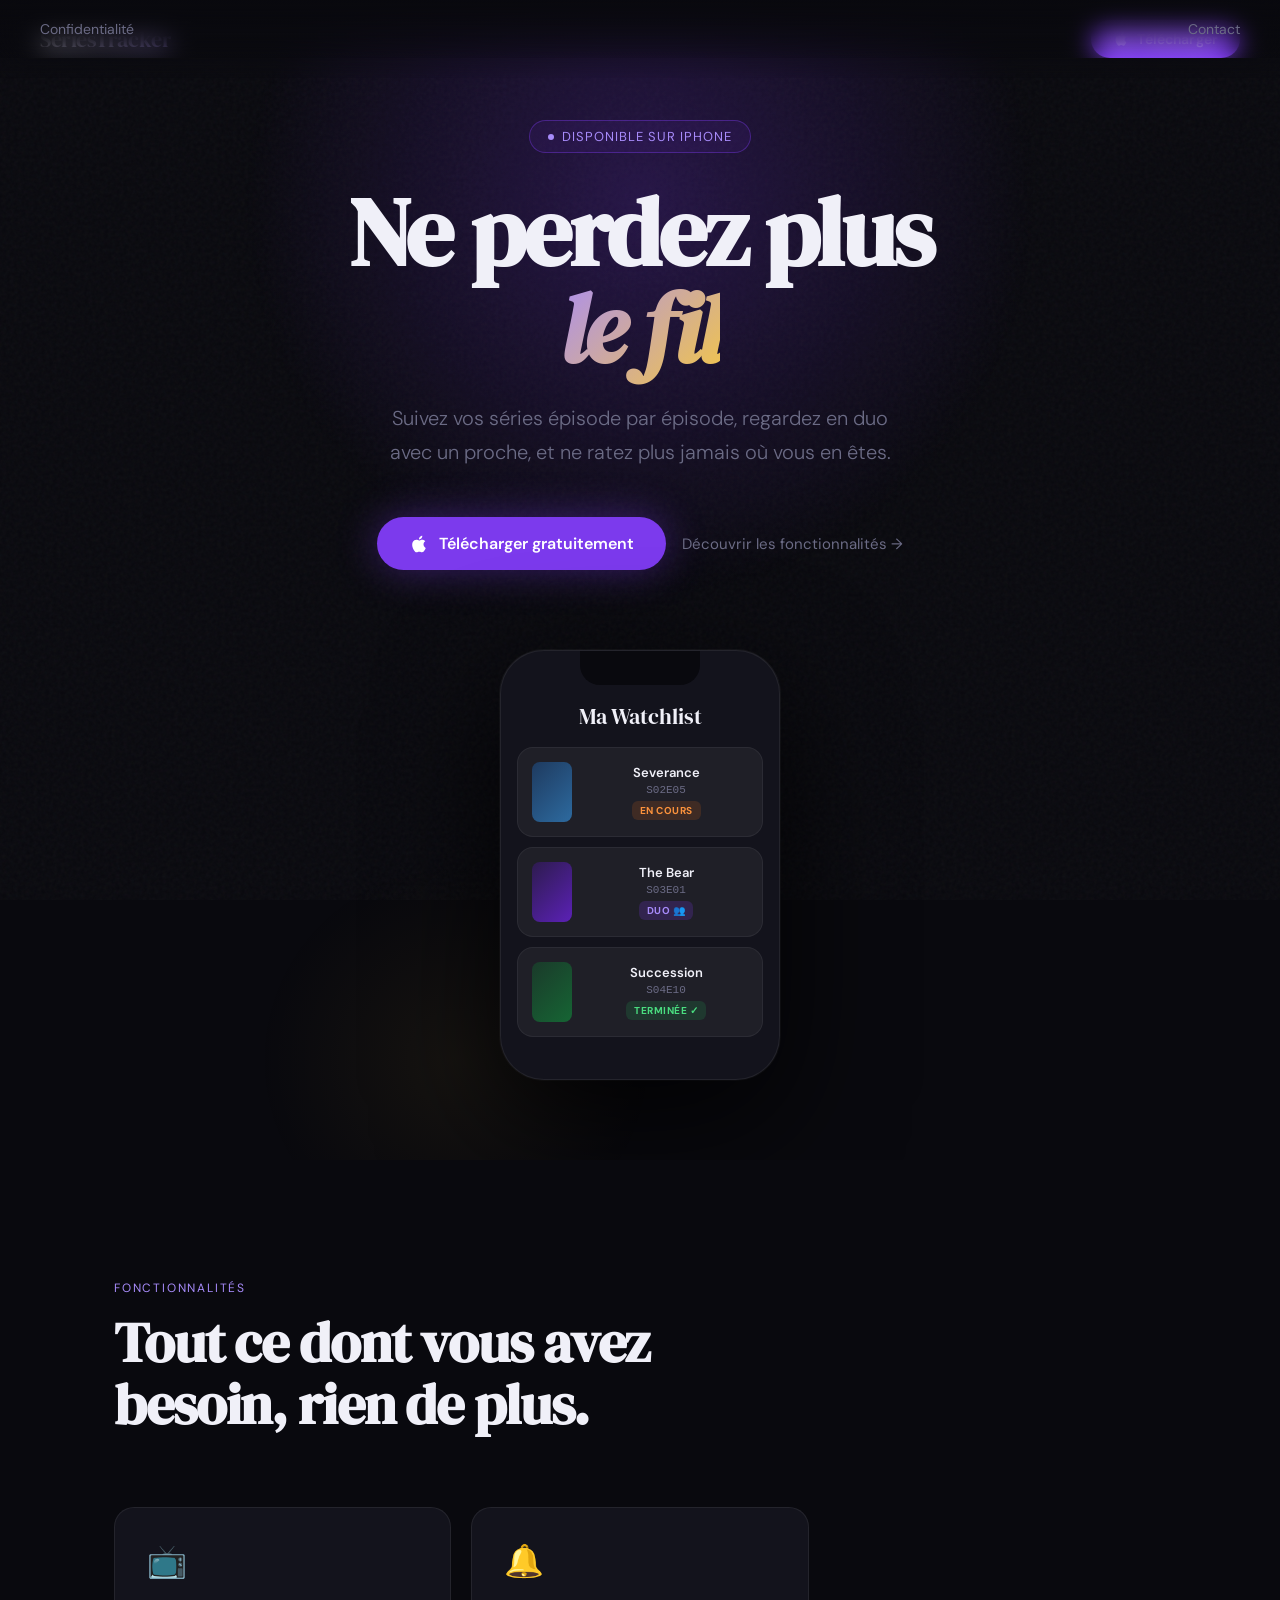
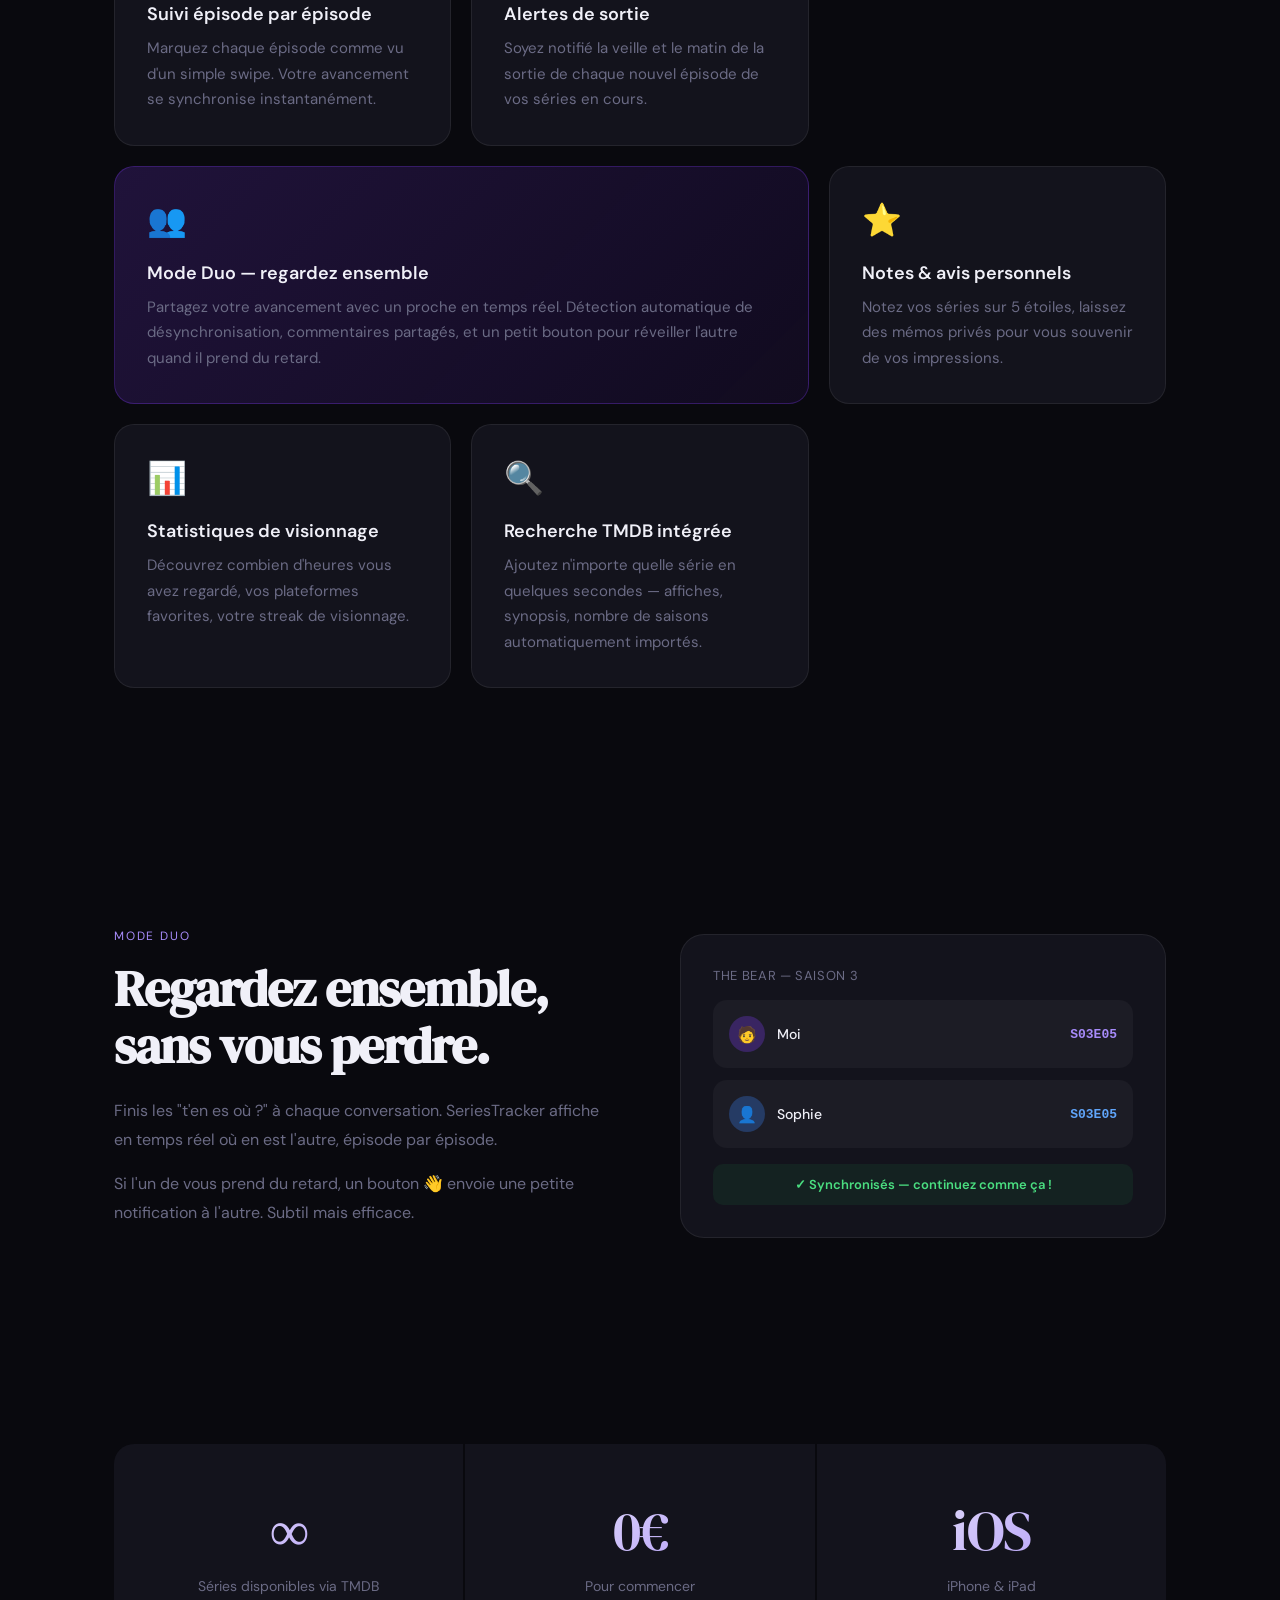
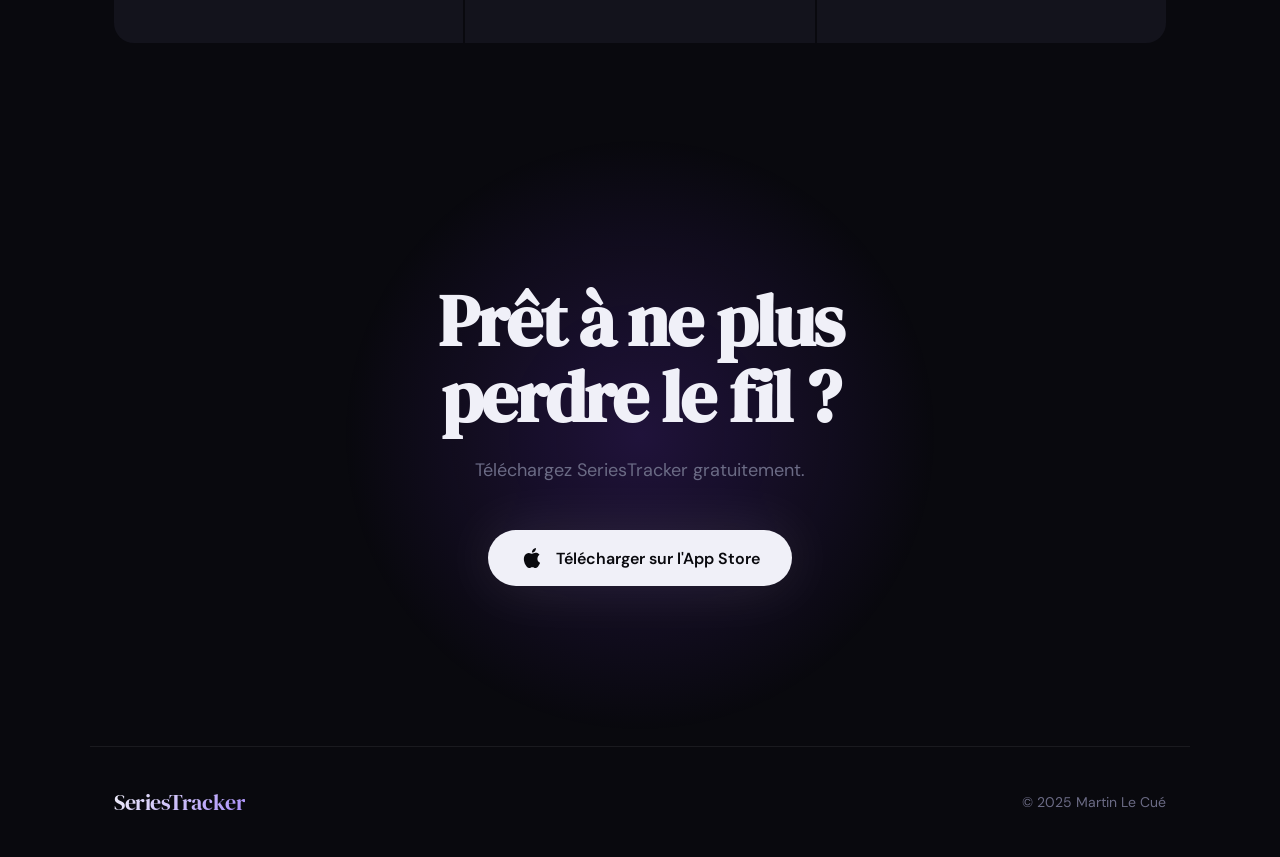
==== commit b77ca9e0: "Add files via upload" ====
--- a/landing-page.html
+++ b/landing-page.html
@@ -18,31 +18,28 @@
   --surface: #13131C;
   --border: rgba(255,255,255,0.07);
 }
+
 *, *::before, *::after { margin: 0; padding: 0; box-sizing: border-box; }
+
 html { scroll-behavior: smooth; }
-body { background: var(--ink); color: var(--white); font-family: 'DM Sans', sans-serif; overflow-x: hidden; }
+
+body {
+  background: var(--ink);
+  color: var(--white);
+  font-family: 'DM Sans', sans-serif;
+  overflow-x: hidden;
+  cursor: default;
+}
+
+/* ── NOISE OVERLAY ── */
 body::before {
-  content: ''; position: fixed; inset: 0; z-index: 0;
+  content: '';
+  position: fixed; inset: 0; z-index: 0;
   background-image: url("data:image/svg+xml,%3Csvg viewBox='0 0 256 256' xmlns='http://www.w3.org/2000/svg'%3E%3Cfilter id='noise'%3E%3CfeTurbulence type='fractalNoise' baseFrequency='0.9' numOctaves='4' stitchTiles='stitch'/%3E%3C/filter%3E%3Crect width='100%25' height='100%25' filter='url(%23noise)' opacity='0.04'/%3E%3C/svg%3E");
   pointer-events: none;
 }
 
-/* LANG SWITCH */
-.lang-switch {
-  position: fixed; top: 22px; left: 50%; transform: translateX(-50%);
-  display: flex; gap: 4px; z-index: 200;
-  background: rgba(19,19,28,0.9); border: 1px solid rgba(255,255,255,0.08);
-  border-radius: 100px; padding: 4px; backdrop-filter: blur(12px);
-}
-.lang-btn {
-  padding: 6px 16px; border-radius: 100px; border: none;
-  background: transparent; color: var(--muted); cursor: pointer;
-  font-size: 13px; font-family: 'DM Sans', sans-serif; font-weight: 600;
-  transition: all 0.2s; letter-spacing: 0.05em;
-}
-.lang-btn.active { background: var(--purple); color: white; }
-
-/* NAV */
+/* ── NAV ── */
 nav {
   position: fixed; top: 0; left: 0; right: 0; z-index: 100;
   padding: 20px 40px;
@@ -50,124 +47,294 @@
   background: linear-gradient(to bottom, rgba(9,9,14,0.95), transparent);
   backdrop-filter: blur(12px);
 }
-.nav-logo { font-family: 'DM Serif Display', serif; font-size: 22px; letter-spacing: -0.02em; background: linear-gradient(135deg, var(--white), var(--purple-light)); -webkit-background-clip: text; -webkit-text-fill-color: transparent; }
-.nav-cta { display: inline-flex; align-items: center; gap: 8px; background: var(--purple); color: white; padding: 10px 22px; border-radius: 100px; font-size: 14px; font-weight: 600; text-decoration: none; transition: all 0.2s; }
+.nav-logo {
+  font-family: 'DM Serif Display', serif;
+  font-size: 22px; letter-spacing: -0.02em;
+  background: linear-gradient(135deg, var(--white), var(--purple-light));
+  -webkit-background-clip: text; -webkit-text-fill-color: transparent;
+}
+.nav-cta {
+  display: inline-flex; align-items: center; gap: 8px;
+  background: var(--purple); color: white;
+  padding: 10px 22px; border-radius: 100px;
+  font-size: 14px; font-weight: 600; text-decoration: none;
+  transition: all 0.2s; letter-spacing: 0.01em;
+}
 .nav-cta:hover { background: #6D28D9; transform: translateY(-1px); }
 .nav-cta svg { width: 16px; height: 16px; }
 
-/* HERO */
-.hero { position: relative; min-height: 100vh; display: flex; flex-direction: column; align-items: center; justify-content: center; text-align: center; padding: 120px 24px 80px; overflow: hidden; }
-.hero-glow { position: absolute; top: -200px; left: 50%; transform: translateX(-50%); width: 800px; height: 800px; border-radius: 50%; background: radial-gradient(circle, rgba(124,58,237,0.25) 0%, transparent 70%); pointer-events: none; }
-.hero-glow-2 { position: absolute; bottom: -100px; left: 20%; width: 400px; height: 400px; border-radius: 50%; background: radial-gradient(circle, rgba(245,200,66,0.06) 0%, transparent 70%); pointer-events: none; }
-.hero-eyebrow { display: inline-flex; align-items: center; gap: 8px; border: 1px solid rgba(124,58,237,0.4); background: rgba(124,58,237,0.08); padding: 7px 18px; border-radius: 100px; font-size: 13px; color: var(--purple-light); letter-spacing: 0.08em; text-transform: uppercase; margin-bottom: 32px; animation: fadeUp 0.8s ease both; }
+/* ── HERO ── */
+.hero {
+  position: relative; min-height: 100vh;
+  display: flex; flex-direction: column;
+  align-items: center; justify-content: center;
+  text-align: center; padding: 120px 24px 80px;
+  overflow: hidden;
+}
+
+.hero-glow {
+  position: absolute; top: -200px; left: 50%; transform: translateX(-50%);
+  width: 800px; height: 800px; border-radius: 50%;
+  background: radial-gradient(circle, rgba(124,58,237,0.25) 0%, transparent 70%);
+  pointer-events: none;
+}
+.hero-glow-2 {
+  position: absolute; bottom: -100px; left: 20%;
+  width: 400px; height: 400px; border-radius: 50%;
+  background: radial-gradient(circle, rgba(245,200,66,0.06) 0%, transparent 70%);
+  pointer-events: none;
+}
+
+.hero-eyebrow {
+  display: inline-flex; align-items: center; gap: 8px;
+  border: 1px solid rgba(124,58,237,0.4);
+  background: rgba(124,58,237,0.08);
+  padding: 7px 18px; border-radius: 100px;
+  font-size: 13px; color: var(--purple-light);
+  letter-spacing: 0.08em; text-transform: uppercase;
+  margin-bottom: 32px;
+  animation: fadeUp 0.8s ease both;
+}
 .dot { width: 6px; height: 6px; background: var(--purple-light); border-radius: 50%; animation: pulse 2s infinite; }
-.hero h1 { font-family: 'DM Serif Display', serif; font-size: clamp(48px, 8vw, 96px); line-height: 1.0; letter-spacing: -0.03em; margin-bottom: 24px; animation: fadeUp 0.8s 0.1s ease both; }
-.hero h1 em { font-style: italic; background: linear-gradient(135deg, var(--purple-light), var(--gold)); -webkit-background-clip: text; -webkit-text-fill-color: transparent; }
-.hero-sub { font-size: clamp(16px, 2vw, 20px); color: var(--muted); max-width: 520px; line-height: 1.7; margin-bottom: 48px; font-weight: 300; animation: fadeUp 0.8s 0.2s ease both; }
-.hero-actions { display: flex; gap: 16px; align-items: center; flex-wrap: wrap; justify-content: center; animation: fadeUp 0.8s 0.3s ease both; }
-.btn-primary { display: inline-flex; align-items: center; gap: 10px; background: var(--purple); color: white; padding: 16px 32px; border-radius: 100px; font-size: 16px; font-weight: 600; text-decoration: none; transition: all 0.25s; box-shadow: 0 0 40px rgba(124,58,237,0.4); }
+
+.hero h1 {
+  font-family: 'DM Serif Display', serif;
+  font-size: clamp(48px, 8vw, 96px);
+  line-height: 1.0; letter-spacing: -0.03em;
+  margin-bottom: 24px;
+  animation: fadeUp 0.8s 0.1s ease both;
+}
+.hero h1 em {
+  font-style: italic;
+  background: linear-gradient(135deg, var(--purple-light), var(--gold));
+  -webkit-background-clip: text; -webkit-text-fill-color: transparent;
+}
+
+.hero-sub {
+  font-size: clamp(16px, 2vw, 20px); color: var(--muted);
+  max-width: 520px; line-height: 1.7; margin-bottom: 48px;
+  font-weight: 300;
+  animation: fadeUp 0.8s 0.2s ease both;
+}
+
+.hero-actions {
+  display: flex; gap: 16px; align-items: center; flex-wrap: wrap; justify-content: center;
+  animation: fadeUp 0.8s 0.3s ease both;
+}
+.btn-primary {
+  display: inline-flex; align-items: center; gap: 10px;
+  background: var(--purple); color: white;
+  padding: 16px 32px; border-radius: 100px;
+  font-size: 16px; font-weight: 600; text-decoration: none;
+  transition: all 0.25s; box-shadow: 0 0 40px rgba(124,58,237,0.4);
+}
 .btn-primary:hover { transform: translateY(-2px); box-shadow: 0 0 60px rgba(124,58,237,0.6); background: #6D28D9; }
-.btn-secondary { color: var(--muted); font-size: 15px; text-decoration: none; display: inline-flex; align-items: center; gap: 6px; transition: color 0.2s; }
+.btn-secondary {
+  color: var(--muted); font-size: 15px; text-decoration: none;
+  display: inline-flex; align-items: center; gap: 6px;
+  transition: color 0.2s;
+}
 .btn-secondary:hover { color: var(--white); }
 
-/* MOCKUP */
-.mockup-wrap { position: relative; margin-top: 80px; width: 100%; max-width: 900px; animation: fadeUp 0.8s 0.4s ease both; }
-.mockup-screen { width: 280px; background: var(--surface); border-radius: 44px; border: 1px solid var(--border); overflow: hidden; margin: 0 auto; box-shadow: 0 40px 120px rgba(0,0,0,0.8), 0 0 0 1px rgba(255,255,255,0.05); }
-.mockup-notch { width: 120px; height: 34px; background: var(--ink); border-radius: 0 0 20px 20px; margin: 0 auto 16px; }
+/* ── MOCKUP ── */
+.mockup-wrap {
+  position: relative; margin-top: 80px; width: 100%; max-width: 900px;
+  animation: fadeUp 0.8s 0.4s ease both;
+}
+.mockup-screen {
+  width: 280px; background: var(--surface);
+  border-radius: 44px; border: 1px solid var(--border);
+  overflow: hidden; margin: 0 auto;
+  box-shadow: 0 40px 120px rgba(0,0,0,0.8), 0 0 0 1px rgba(255,255,255,0.05);
+}
+.mockup-notch {
+  width: 120px; height: 34px; background: var(--ink);
+  border-radius: 0 0 20px 20px; margin: 0 auto 16px;
+}
 .mockup-content { padding: 0 16px 32px; }
 .mockup-title { font-family: 'DM Serif Display', serif; font-size: 22px; margin-bottom: 16px; }
-.mockup-card { background: rgba(255,255,255,0.05); border-radius: 16px; padding: 14px; margin-bottom: 10px; display: flex; align-items: center; gap: 12px; border: 1px solid rgba(255,255,255,0.06); }
-.mockup-poster { width: 40px; height: 60px; border-radius: 8px; flex-shrink: 0; }
+.mockup-card {
+  background: rgba(255,255,255,0.05); border-radius: 16px;
+  padding: 14px; margin-bottom: 10px;
+  display: flex; align-items: center; gap: 12px;
+  border: 1px solid rgba(255,255,255,0.06);
+}
+.mockup-poster {
+  width: 40px; height: 60px; border-radius: 8px;
+  flex-shrink: 0;
+}
 .mockup-info { flex: 1; min-width: 0; }
 .mockup-series-title { font-size: 13px; font-weight: 600; white-space: nowrap; overflow: hidden; text-overflow: ellipsis; }
 .mockup-ep { font-size: 11px; color: var(--muted); font-family: monospace; margin-top: 3px; }
-.mockup-tag { font-size: 10px; font-weight: 700; letter-spacing: 0.05em; padding: 3px 8px; border-radius: 6px; margin-top: 5px; display: inline-block; }
+.mockup-tag {
+  font-size: 10px; font-weight: 700; letter-spacing: 0.05em;
+  padding: 3px 8px; border-radius: 6px; margin-top: 5px;
+  display: inline-block;
+}
 .tag-green { background: rgba(34,197,94,0.15); color: #4ade80; }
 .tag-purple { background: rgba(124,58,237,0.2); color: var(--purple-light); }
 .tag-orange { background: rgba(249,115,22,0.15); color: #fb923c; }
 
-/* FEATURES */
+/* ── FEATURES ── */
 .features { padding: 120px 24px; max-width: 1100px; margin: 0 auto; }
-.section-label { font-size: 12px; letter-spacing: 0.15em; text-transform: uppercase; color: var(--purple-light); margin-bottom: 16px; display: block; }
+.section-label {
+  font-size: 12px; letter-spacing: 0.15em; text-transform: uppercase;
+  color: var(--purple-light); margin-bottom: 16px; display: block;
+}
 .features-header { margin-bottom: 72px; }
-.features-header h2 { font-family: 'DM Serif Display', serif; font-size: clamp(36px, 5vw, 56px); letter-spacing: -0.02em; line-height: 1.1; }
-.features-grid { display: grid; grid-template-columns: repeat(auto-fit, minmax(300px, 1fr)); gap: 20px; }
-.feature-card { background: var(--surface); border: 1px solid var(--border); border-radius: 20px; padding: 32px; transition: border-color 0.3s, transform 0.3s; position: relative; overflow: hidden; }
-.feature-card::before { content: ''; position: absolute; inset: 0; background: radial-gradient(circle at 0% 0%, rgba(124,58,237,0.08), transparent 60%); opacity: 0; transition: opacity 0.3s; }
+.features-header h2 {
+  font-family: 'DM Serif Display', serif;
+  font-size: clamp(36px, 5vw, 56px); letter-spacing: -0.02em; line-height: 1.1;
+}
+.features-grid {
+  display: grid; grid-template-columns: repeat(auto-fit, minmax(300px, 1fr));
+  gap: 20px;
+}
+.feature-card {
+  background: var(--surface); border: 1px solid var(--border);
+  border-radius: 20px; padding: 32px;
+  transition: border-color 0.3s, transform 0.3s;
+  position: relative; overflow: hidden;
+}
+.feature-card::before {
+  content: ''; position: absolute; inset: 0;
+  background: radial-gradient(circle at 0% 0%, rgba(124,58,237,0.08), transparent 60%);
+  opacity: 0; transition: opacity 0.3s;
+}
 .feature-card:hover { border-color: rgba(124,58,237,0.3); transform: translateY(-4px); }
 .feature-card:hover::before { opacity: 1; }
-.feature-icon { font-size: 32px; margin-bottom: 20px; display: block; }
+.feature-icon {
+  font-size: 32px; margin-bottom: 20px; display: block;
+}
 .feature-card h3 { font-size: 18px; font-weight: 600; margin-bottom: 10px; }
 .feature-card p { color: var(--muted); font-size: 15px; line-height: 1.7; }
-
-/* DUO */
-.duo-section { padding: 0 24px; max-width: 1100px; margin: 0 auto; display: grid; grid-template-columns: 1fr 1fr; gap: 80px; align-items: center; }
+.feature-card.featured {
+  background: linear-gradient(135deg, rgba(124,58,237,0.2), rgba(91,33,182,0.1));
+  border-color: rgba(124,58,237,0.3);
+  grid-column: span 2;
+}
+@media (max-width: 700px) { .feature-card.featured { grid-column: span 1; } }
+
+/* ── DUO SECTION ── */
+.duo-section {
+  padding: 120px 24px; max-width: 1100px; margin: 0 auto;
+  display: grid; grid-template-columns: 1fr 1fr; gap: 80px; align-items: center;
+}
 @media (max-width: 768px) { .duo-section { grid-template-columns: 1fr; gap: 48px; } }
-.duo-text h2 { font-family: 'DM Serif Display', serif; font-size: clamp(36px, 4vw, 52px); letter-spacing: -0.02em; line-height: 1.1; margin-bottom: 24px; }
+.duo-text h2 {
+  font-family: 'DM Serif Display', serif;
+  font-size: clamp(36px, 4vw, 52px); letter-spacing: -0.02em; line-height: 1.1;
+  margin-bottom: 24px;
+}
 .duo-text p { color: var(--muted); font-size: 16px; line-height: 1.8; margin-bottom: 16px; }
-.duo-visual { background: var(--surface); border-radius: 24px; border: 1px solid var(--border); padding: 32px; }
-.duo-row { display: flex; align-items: center; justify-content: space-between; padding: 16px; background: rgba(255,255,255,0.04); border-radius: 14px; margin-bottom: 12px; }
+.duo-visual {
+  background: var(--surface); border-radius: 24px;
+  border: 1px solid var(--border); padding: 32px;
+}
+.duo-row {
+  display: flex; align-items: center; justify-content: space-between;
+  padding: 16px; background: rgba(255,255,255,0.04);
+  border-radius: 14px; margin-bottom: 12px;
+}
 .duo-user { display: flex; align-items: center; gap: 12px; }
-.duo-avatar { width: 36px; height: 36px; border-radius: 50%; display: flex; align-items: center; justify-content: center; font-size: 16px; }
+.duo-avatar {
+  width: 36px; height: 36px; border-radius: 50%;
+  display: flex; align-items: center; justify-content: center;
+  font-size: 16px;
+}
 .avatar-me { background: rgba(124,58,237,0.3); }
 .avatar-them { background: rgba(59,130,246,0.3); }
 .duo-name { font-size: 14px; font-weight: 500; }
 .duo-ep { font-family: monospace; font-size: 13px; font-weight: 700; }
 .duo-ep.me { color: var(--purple-light); }
 .duo-ep.them { color: #60a5fa; }
-.duo-sync { text-align: center; padding: 12px; margin-top: 16px; background: rgba(34,197,94,0.08); border-radius: 10px; color: #4ade80; font-size: 13px; font-weight: 600; }
-
-/* STATS */
-.stats-section { padding: 80px 24px; max-width: 1100px; margin: 0 auto; display: grid; grid-template-columns: repeat(3, 1fr); gap: 2px; }
+.duo-sync {
+  text-align: center; padding: 12px; margin-top: 16px;
+  background: rgba(34,197,94,0.08); border-radius: 10px;
+  color: #4ade80; font-size: 13px; font-weight: 600;
+}
+
+/* ── STATS ── */
+.stats-section {
+  padding: 80px 24px; max-width: 1100px; margin: 0 auto;
+  display: grid; grid-template-columns: repeat(3, 1fr); gap: 2px;
+}
 @media (max-width: 600px) { .stats-section { grid-template-columns: 1fr; } }
-.stat { background: var(--surface); padding: 48px 32px; text-align: center; }
+.stat {
+  background: var(--surface); padding: 48px 32px; text-align: center;
+}
 .stat:first-child { border-radius: 20px 0 0 20px; }
 .stat:last-child { border-radius: 0 20px 20px 0; }
-.stat-num { font-family: 'DM Serif Display', serif; font-size: 56px; letter-spacing: -0.03em; display: block; background: linear-gradient(135deg, var(--white), var(--purple-light)); -webkit-background-clip: text; -webkit-text-fill-color: transparent; }
+.stat-num {
+  font-family: 'DM Serif Display', serif;
+  font-size: 56px; letter-spacing: -0.03em; display: block;
+  background: linear-gradient(135deg, var(--white), var(--purple-light));
+  -webkit-background-clip: text; -webkit-text-fill-color: transparent;
+}
 .stat-label { color: var(--muted); font-size: 14px; margin-top: 8px; }
 
-/* CTA */
-.cta-section { padding: 160px 24px; text-align: center; position: relative; overflow: hidden; }
-.cta-glow { position: absolute; top: 50%; left: 50%; transform: translate(-50%, -50%); width: 600px; height: 600px; border-radius: 50%; background: radial-gradient(circle, rgba(124,58,237,0.2) 0%, transparent 70%); pointer-events: none; }
-.cta-section h2 { font-family: 'DM Serif Display', serif; font-size: clamp(40px, 6vw, 72px); letter-spacing: -0.03em; line-height: 1.05; margin-bottom: 24px; position: relative; }
+/* ── CTA SECTION ── */
+.cta-section {
+  padding: 160px 24px; text-align: center; position: relative; overflow: hidden;
+}
+.cta-glow {
+  position: absolute; top: 50%; left: 50%; transform: translate(-50%, -50%);
+  width: 600px; height: 600px; border-radius: 50%;
+  background: radial-gradient(circle, rgba(124,58,237,0.2) 0%, transparent 70%);
+  pointer-events: none;
+}
+.cta-section h2 {
+  font-family: 'DM Serif Display', serif;
+  font-size: clamp(40px, 6vw, 72px); letter-spacing: -0.03em; line-height: 1.05;
+  margin-bottom: 24px; position: relative;
+}
 .cta-section p { color: var(--muted); font-size: 18px; margin-bottom: 48px; position: relative; }
-.appstore-btn { display: inline-flex; align-items: center; gap: 12px; background: var(--white); color: var(--ink); padding: 16px 32px; border-radius: 100px; font-size: 16px; font-weight: 600; text-decoration: none; transition: all 0.25s; position: relative; box-shadow: 0 0 60px rgba(255,255,255,0.1); }
+.appstore-btn {
+  display: inline-flex; align-items: center; gap: 12px;
+  background: var(--white); color: var(--ink);
+  padding: 16px 32px; border-radius: 100px;
+  font-size: 16px; font-weight: 600; text-decoration: none;
+  transition: all 0.25s; position: relative;
+  box-shadow: 0 0 60px rgba(255,255,255,0.1);
+}
 .appstore-btn:hover { transform: translateY(-2px); box-shadow: 0 0 80px rgba(255,255,255,0.2); }
-
-/* FOOTER */
-footer { border-top: 1px solid var(--border); padding: 40px 24px; max-width: 1100px; margin: 0 auto; display: flex; justify-content: space-between; align-items: center; flex-wrap: wrap; gap: 16px; color: var(--muted); font-size: 14px; }
+.appstore-btn svg { width: 24px; height: 24px; }
+
+/* ── FOOTER ── */
+footer {
+  border-top: 1px solid var(--border); padding: 40px 24px;
+  max-width: 1100px; margin: 0 auto;
+  display: flex; justify-content: space-between; align-items: center; flex-wrap: gap;
+  color: var(--muted); font-size: 14px;
+}
 footer a { color: var(--muted); text-decoration: none; transition: color 0.2s; }
 footer a:hover { color: var(--white); }
 footer nav { display: flex; gap: 24px; }
 
-/* ANIMATIONS */
-@keyframes fadeUp { from { opacity: 0; transform: translateY(24px); } to { opacity: 1; transform: translateY(0); } }
-@keyframes pulse { 0%, 100% { opacity: 1; } 50% { opacity: 0.4; } }
-.reveal { opacity: 0; transform: translateY(32px); transition: opacity 0.7s ease, transform 0.7s ease; }
+/* ── ANIMATIONS ── */
+@keyframes fadeUp {
+  from { opacity: 0; transform: translateY(24px); }
+  to   { opacity: 1; transform: translateY(0); }
+}
+@keyframes pulse {
+  0%, 100% { opacity: 1; }
+  50% { opacity: 0.4; }
+}
+
+.reveal {
+  opacity: 0; transform: translateY(32px);
+  transition: opacity 0.7s ease, transform 0.7s ease;
+}
 .reveal.visible { opacity: 1; transform: translateY(0); }
-
-/* LANG SECTIONS */
-[data-lang] { display: none; }
-[data-lang].active { display: block; }
-[data-lang-inline] { display: none; }
-[data-lang-inline].active { display: inline; }
 </style>
 </head>
 <body>
 
-<!-- LANG SWITCH -->
-<div class="lang-switch">
-  <button class="lang-btn active" onclick="setLang('fr')">FR</button>
-  <button class="lang-btn" onclick="setLang('en')">EN</button>
-</div>
-
-<!-- NAV -->
 <nav>
   <div class="nav-logo">SeriesTracker</div>
   <a href="#download" class="nav-cta">
     <svg viewBox="0 0 24 24" fill="currentColor"><path d="M18.71 19.5c-.83 1.24-1.71 2.45-3.05 2.47-1.34.03-1.77-.79-3.29-.79-1.53 0-2 .77-3.27.82-1.31.05-2.3-1.32-3.14-2.53C4.25 17 2.94 12.45 4.7 9.39c.87-1.52 2.43-2.48 4.12-2.51 1.28-.02 2.5.87 3.29.87.78 0 2.26-1.07 3.8-.91.65.03 2.47.26 3.64 1.98-.09.06-2.17 1.28-2.15 3.81.03 3.02 2.65 4.03 2.68 4.04-.03.07-.42 1.44-1.38 2.83M13 3.5c.73-.83 1.94-1.46 2.94-1.5.13 1.17-.34 2.35-1.04 3.19-.69.85-1.83 1.51-2.95 1.42-.15-1.15.41-2.35 1.05-3.11z"/></svg>
-    <span data-lang-inline="fr" class="active">Télécharger</span>
-    <span data-lang-inline="en">Download</span>
+    Télécharger
   </a>
 </nav>
 
@@ -176,51 +343,38 @@
   <div class="hero-glow"></div>
   <div class="hero-glow-2"></div>
 
-  <!-- FR -->
-  <div data-lang="fr" class="active" style="display:flex;flex-direction:column;align-items:center;">
-    <div class="hero-eyebrow"><span class="dot"></span>Disponible sur iPhone</div>
-    <h1>Ne perdez plus<br><em>le fil</em></h1>
-    <p class="hero-sub">Suivez vos séries épisode par épisode, regardez en duo avec un proche, et ne ratez plus jamais où vous en êtes.</p>
-    <div class="hero-actions">
-      <a href="#download" class="btn-primary">
-        <svg width="20" height="20" viewBox="0 0 24 24" fill="currentColor"><path d="M18.71 19.5c-.83 1.24-1.71 2.45-3.05 2.47-1.34.03-1.77-.79-3.29-.79-1.53 0-2 .77-3.27.82-1.31.05-2.3-1.32-3.14-2.53C4.25 17 2.94 12.45 4.7 9.39c.87-1.52 2.43-2.48 4.12-2.51 1.28-.02 2.5.87 3.29.87.78 0 2.26-1.07 3.8-.91.65.03 2.47.26 3.64 1.98-.09.06-2.17 1.28-2.15 3.81.03 3.02 2.65 4.03 2.68 4.04-.03.07-.42 1.44-1.38 2.83M13 3.5c.73-.83 1.94-1.46 2.94-1.5.13 1.17-.34 2.35-1.04 3.19-.69.85-1.83 1.51-2.95 1.42-.15-1.15.41-2.35 1.05-3.11z"/></svg>
-        Télécharger gratuitement
-      </a>
-      <a href="#features" class="btn-secondary">Découvrir les fonctionnalités →</a>
-    </div>
-  </div>
-
-  <!-- EN -->
-  <div data-lang="en" style="display:none;flex-direction:column;align-items:center;">
-    <div class="hero-eyebrow"><span class="dot"></span>Available on iPhone</div>
-    <h1>Never lose<br><em>the thread</em></h1>
-    <p class="hero-sub">Track your shows episode by episode, watch together with a friend, and never forget where you left off.</p>
-    <div class="hero-actions">
-      <a href="#download" class="btn-primary">
-        <svg width="20" height="20" viewBox="0 0 24 24" fill="currentColor"><path d="M18.71 19.5c-.83 1.24-1.71 2.45-3.05 2.47-1.34.03-1.77-.79-3.29-.79-1.53 0-2 .77-3.27.82-1.31.05-2.3-1.32-3.14-2.53C4.25 17 2.94 12.45 4.7 9.39c.87-1.52 2.43-2.48 4.12-2.51 1.28-.02 2.5.87 3.29.87.78 0 2.26-1.07 3.8-.91.65.03 2.47.26 3.64 1.98-.09.06-2.17 1.28-2.15 3.81.03 3.02 2.65 4.03 2.68 4.04-.03.07-.42 1.44-1.38 2.83M13 3.5c.73-.83 1.94-1.46 2.94-1.5.13 1.17-.34 2.35-1.04 3.19-.69.85-1.83 1.51-2.95 1.42-.15-1.15.41-2.35 1.05-3.11z"/></svg>
-        Download for free
-      </a>
-      <a href="#features" class="btn-secondary">Discover the features →</a>
-    </div>
+  <div class="hero-eyebrow">
+    <span class="dot"></span>
+    Disponible sur iPhone
+  </div>
+
+  <h1>Ne perdez plus<br><em>le fil</em></h1>
+
+  <p class="hero-sub">
+    Suivez vos séries épisode par épisode, regardez en duo avec un proche, et ne ratez plus jamais où vous en êtes.
+  </p>
+
+  <div class="hero-actions">
+    <a href="#download" class="btn-primary">
+      <svg width="20" height="20" viewBox="0 0 24 24" fill="currentColor"><path d="M18.71 19.5c-.83 1.24-1.71 2.45-3.05 2.47-1.34.03-1.77-.79-3.29-.79-1.53 0-2 .77-3.27.82-1.31.05-2.3-1.32-3.14-2.53C4.25 17 2.94 12.45 4.7 9.39c.87-1.52 2.43-2.48 4.12-2.51 1.28-.02 2.5.87 3.29.87.78 0 2.26-1.07 3.8-.91.65.03 2.47.26 3.64 1.98-.09.06-2.17 1.28-2.15 3.81.03 3.02 2.65 4.03 2.68 4.04-.03.07-.42 1.44-1.38 2.83M13 3.5c.73-.83 1.94-1.46 2.94-1.5.13 1.17-.34 2.35-1.04 3.19-.69.85-1.83 1.51-2.95 1.42-.15-1.15.41-2.35 1.05-3.11z"/></svg>
+      Télécharger gratuitement
+    </a>
+    <a href="#features" class="btn-secondary">
+      Découvrir les fonctionnalités →
+    </a>
   </div>
 
   <div class="mockup-wrap">
     <div class="mockup-screen">
       <div class="mockup-notch"></div>
       <div class="mockup-content">
-        <div class="mockup-title">
-          <span data-lang-inline="fr" class="active">Ma Watchlist</span>
-          <span data-lang-inline="en">My Watchlist</span>
-        </div>
+        <div class="mockup-title">Ma Watchlist</div>
         <div class="mockup-card">
           <div class="mockup-poster" style="background: linear-gradient(135deg, #1e3a5f, #2d6a9f);"></div>
           <div class="mockup-info">
             <div class="mockup-series-title">Severance</div>
             <div class="mockup-ep">S02E05</div>
-            <span class="mockup-tag tag-orange">
-              <span data-lang-inline="fr" class="active">EN COURS</span>
-              <span data-lang-inline="en">WATCHING</span>
-            </span>
+            <span class="mockup-tag tag-orange">EN COURS</span>
           </div>
         </div>
         <div class="mockup-card">
@@ -236,10 +390,7 @@
           <div class="mockup-info">
             <div class="mockup-series-title">Succession</div>
             <div class="mockup-ep">S04E10</div>
-            <span class="mockup-tag tag-green">
-              <span data-lang-inline="fr" class="active">TERMINÉE ✓</span>
-              <span data-lang-inline="en">FINISHED ✓</span>
-            </span>
+            <span class="mockup-tag tag-green">TERMINÉE ✓</span>
           </div>
         </div>
       </div>
@@ -247,40 +398,48 @@
   </div>
 </section>
 
-<!-- FEATURES FR -->
-<section class="features" id="features" data-lang="fr" class="active">
+<!-- FEATURES -->
+<section class="features" id="features">
   <div class="features-header reveal">
     <span class="section-label">Fonctionnalités</span>
     <h2>Tout ce dont vous avez<br>besoin, rien de plus.</h2>
   </div>
   <div class="features-grid">
-    <div class="feature-card reveal"><span class="feature-icon">📺</span><h3>Suivi épisode par épisode</h3><p>Marquez chaque épisode comme vu d'un simple swipe. Votre avancement se synchronise instantanément.</p></div>
-    <div class="feature-card reveal"><span class="feature-icon">🔔</span><h3>Alertes de sortie</h3><p>Soyez notifié la veille et le matin de la sortie de chaque nouvel épisode de vos séries en cours.</p></div>
-    <div class="feature-card reveal"><span class="feature-icon">👥</span><h3>Mode Duo — regardez ensemble</h3><p>Partagez votre avancement avec un proche en temps réel. Commentaires partagés et bouton pour réveiller l'autre quand il prend du retard.</p></div>
-    <div class="feature-card reveal"><span class="feature-icon">⭐️</span><h3>Notes & avis personnels</h3><p>Notez vos séries sur 5 étoiles, laissez des mémos privés pour vous souvenir de vos impressions.</p></div>
-    <div class="feature-card reveal"><span class="feature-icon">📊</span><h3>Statistiques de visionnage</h3><p>Découvrez combien d'heures vous avez regardé, vos plateformes favorites, votre streak de visionnage.</p></div>
-    <div class="feature-card reveal"><span class="feature-icon">🔍</span><h3>Catalogue complet</h3><p>Ajoutez n'importe quelle série en quelques secondes — affiches, synopsis et épisodes importés automatiquement depuis la plus grande base de données de séries au monde.</p></div>
+    <div class="feature-card reveal">
+      <span class="feature-icon">📺</span>
+      <h3>Suivi épisode par épisode</h3>
+      <p>Marquez chaque épisode comme vu d'un simple swipe. Votre avancement se synchronise instantanément.</p>
+    </div>
+    <div class="feature-card reveal">
+      <span class="feature-icon">🔔</span>
+      <h3>Alertes de sortie</h3>
+      <p>Soyez notifié la veille et le matin de la sortie de chaque nouvel épisode de vos séries en cours.</p>
+    </div>
+    <div class="feature-card featured reveal">
+      <span class="feature-icon">👥</span>
+      <h3>Mode Duo — regardez ensemble</h3>
+      <p>Partagez votre avancement avec un proche en temps réel. Détection automatique de désynchronisation, commentaires partagés, et un petit bouton pour réveiller l'autre quand il prend du retard.</p>
+    </div>
+    <div class="feature-card reveal">
+      <span class="feature-icon">⭐️</span>
+      <h3>Notes & avis personnels</h3>
+      <p>Notez vos séries sur 5 étoiles, laissez des mémos privés pour vous souvenir de vos impressions.</p>
+    </div>
+    <div class="feature-card reveal">
+      <span class="feature-icon">📊</span>
+      <h3>Statistiques de visionnage</h3>
+      <p>Découvrez combien d'heures vous avez regardé, vos plateformes favorites, votre streak de visionnage.</p>
+    </div>
+    <div class="feature-card reveal">
+      <span class="feature-icon">🔍</span>
+      <h3>Recherche TMDB intégrée</h3>
+      <p>Ajoutez n'importe quelle série en quelques secondes — affiches, synopsis, nombre de saisons automatiquement importés.</p>
+    </div>
   </div>
 </section>
 
-<!-- FEATURES EN -->
-<section class="features" data-lang="en" style="display:none;">
-  <div class="features-header reveal">
-    <span class="section-label">Features</span>
-    <h2>Everything you need,<br>nothing you don't.</h2>
-  </div>
-  <div class="features-grid">
-    <div class="feature-card reveal"><span class="feature-icon">📺</span><h3>Episode-by-episode tracking</h3><p>Mark each episode as watched with a simple swipe. Your progress syncs instantly across devices.</p></div>
-    <div class="feature-card reveal"><span class="feature-icon">🔔</span><h3>Release alerts</h3><p>Get notified the evening before and morning of every new episode release for your current shows.</p></div>
-    <div class="feature-card reveal"><span class="feature-icon">👥</span><h3>Duo Mode — watch together</h3><p>Share your progress with a friend in real time. Shared comments and a nudge button for when they fall behind.</p></div>
-    <div class="feature-card reveal"><span class="feature-icon">⭐️</span><h3>Personal ratings & notes</h3><p>Rate your shows out of 5 stars and leave private memos to remember your thoughts.</p></div>
-    <div class="feature-card reveal"><span class="feature-icon">📊</span><h3>Viewing statistics</h3><p>Discover how many hours you've watched, your favourite platforms and your viewing streak.</p></div>
-    <div class="feature-card reveal"><span class="feature-icon">🔍</span><h3>Complete catalogue</h3><p>Add any show in seconds — posters, synopsis and episodes automatically imported from the world's largest TV database.</p></div>
-  </div>
-</section>
-
-<!-- DUO FR -->
-<section style="padding: 80px 24px;" data-lang="fr" class="active">
+<!-- DUO -->
+<section style="padding: 0 24px;">
   <div class="duo-section">
     <div class="duo-text reveal">
       <span class="section-label">Mode Duo</span>
@@ -290,27 +449,25 @@
     </div>
     <div class="duo-visual reveal">
       <div style="font-size: 13px; color: var(--muted); margin-bottom: 16px; letter-spacing: 0.05em; text-transform: uppercase;">The Bear — Saison 3</div>
-      <div class="duo-row"><div class="duo-user"><div class="duo-avatar avatar-me">🧑</div><div><div class="duo-name">Moi</div></div></div><div class="duo-ep me">S03E05</div></div>
-      <div class="duo-row"><div class="duo-user"><div class="duo-avatar avatar-them">👤</div><div><div class="duo-name">Sophie</div></div></div><div class="duo-ep them">S03E05</div></div>
+      <div class="duo-row">
+        <div class="duo-user">
+          <div class="duo-avatar avatar-me">🧑</div>
+          <div>
+            <div class="duo-name">Moi</div>
+          </div>
+        </div>
+        <div class="duo-ep me">S03E05</div>
+      </div>
+      <div class="duo-row">
+        <div class="duo-user">
+          <div class="duo-avatar avatar-them">👤</div>
+          <div>
+            <div class="duo-name">Sophie</div>
+          </div>
+        </div>
+        <div class="duo-ep them">S03E05</div>
+      </div>
       <div class="duo-sync">✓ Synchronisés — continuez comme ça !</div>
-    </div>
-  </div>
-</section>
-
-<!-- DUO EN -->
-<section style="padding: 80px 24px;" data-lang="en" style="display:none;">
-  <div class="duo-section">
-    <div class="duo-text reveal">
-      <span class="section-label">Duo Mode</span>
-      <h2>Watch together,<br>stay in sync.</h2>
-      <p>No more "where are you up to?" texts. SeriesTracker shows in real time exactly which episode your partner is on.</p>
-      <p>If one of you falls behind, a 👋 button sends them a nudge notification. Simple, but it works.</p>
-    </div>
-    <div class="duo-visual reveal">
-      <div style="font-size: 13px; color: var(--muted); margin-bottom: 16px; letter-spacing: 0.05em; text-transform: uppercase;">The Bear — Season 3</div>
-      <div class="duo-row"><div class="duo-user"><div class="duo-avatar avatar-me">🧑</div><div><div class="duo-name">Me</div></div></div><div class="duo-ep me">S03E05</div></div>
-      <div class="duo-row"><div class="duo-user"><div class="duo-avatar avatar-them">👤</div><div><div class="duo-name">Sophie</div></div></div><div class="duo-ep them">S03E05</div></div>
-      <div class="duo-sync">✓ In sync — keep it up!</div>
     </div>
   </div>
 </section>
@@ -319,85 +476,44 @@
 <div class="stats-section reveal">
   <div class="stat">
     <span class="stat-num">∞</span>
-    <div class="stat-label">
-      <span data-lang-inline="fr" class="active">Le nombre de séries disponibles</span>
-      <span data-lang-inline="en">Shows available</span>
-    </div>
+    <div class="stat-label">Séries disponibles via TMDB</div>
   </div>
   <div class="stat">
     <span class="stat-num">0€</span>
-    <div class="stat-label">
-      <span data-lang-inline="fr" class="active">Pour commencer</span>
-      <span data-lang-inline="en">To get started</span>
-    </div>
+    <div class="stat-label">Pour commencer</div>
   </div>
   <div class="stat">
     <span class="stat-num">iOS</span>
-    <div class="stat-label">iPhone &amp; iPad</div>
+    <div class="stat-label">iPhone & iPad</div>
   </div>
 </div>
 
-<!-- CTA FR -->
-<section class="cta-section" id="download" data-lang="fr" class="active">
+<!-- CTA -->
+<section class="cta-section" id="download">
   <div class="cta-glow"></div>
   <h2>Prêt à ne plus<br>perdre le fil ?</h2>
   <p>Téléchargez SeriesTracker gratuitement.</p>
   <a href="#" class="appstore-btn">
-    <svg width="24" height="24" viewBox="0 0 24 24" fill="currentColor"><path d="M18.71 19.5c-.83 1.24-1.71 2.45-3.05 2.47-1.34.03-1.77-.79-3.29-.79-1.53 0-2 .77-3.27.82-1.31.05-2.3-1.32-3.14-2.53C4.25 17 2.94 12.45 4.7 9.39c.87-1.52 2.43-2.48 4.12-2.51 1.28-.02 2.5.87 3.29.87.78 0 2.26-1.07 3.8-.91.65.03 2.47.26 3.64 1.98-.09.06-2.17 1.28-2.15 3.81.03 3.02 2.65 4.03 2.68 4.04-.03.07-.42 1.44-1.38 2.83M13 3.5c.73-.83 1.94-1.46 2.94-1.5.13 1.17-.34 2.35-1.04 3.19-.69.85-1.83 1.51-2.95 1.42-.15-1.15.41-2.35 1.05-3.11z"/></svg>
+    <svg viewBox="0 0 24 24" fill="currentColor"><path d="M18.71 19.5c-.83 1.24-1.71 2.45-3.05 2.47-1.34.03-1.77-.79-3.29-.79-1.53 0-2 .77-3.27.82-1.31.05-2.3-1.32-3.14-2.53C4.25 17 2.94 12.45 4.7 9.39c.87-1.52 2.43-2.48 4.12-2.51 1.28-.02 2.5.87 3.29.87.78 0 2.26-1.07 3.8-.91.65.03 2.47.26 3.64 1.98-.09.06-2.17 1.28-2.15 3.81.03 3.02 2.65 4.03 2.68 4.04-.03.07-.42 1.44-1.38 2.83M13 3.5c.73-.83 1.94-1.46 2.94-1.5.13 1.17-.34 2.35-1.04 3.19-.69.85-1.83 1.51-2.95 1.42-.15-1.15.41-2.35 1.05-3.11z"/></svg>
     Télécharger sur l'App Store
   </a>
 </section>
 
-<!-- CTA EN -->
-<section class="cta-section" data-lang="en" style="display:none;">
-  <div class="cta-glow"></div>
-  <h2>Ready to never lose<br>the thread again?</h2>
-  <p>Download SeriesTracker for free.</p>
-  <a href="#" class="appstore-btn">
-    <svg width="24" height="24" viewBox="0 0 24 24" fill="currentColor"><path d="M18.71 19.5c-.83 1.24-1.71 2.45-3.05 2.47-1.34.03-1.77-.79-3.29-.79-1.53 0-2 .77-3.27.82-1.31.05-2.3-1.32-3.14-2.53C4.25 17 2.94 12.45 4.7 9.39c.87-1.52 2.43-2.48 4.12-2.51 1.28-.02 2.5.87 3.29.87.78 0 2.26-1.07 3.8-.91.65.03 2.47.26 3.64 1.98-.09.06-2.17 1.28-2.15 3.81.03 3.02 2.65 4.03 2.68 4.04-.03.07-.42 1.44-1.38 2.83M13 3.5c.73-.83 1.94-1.46 2.94-1.5.13 1.17-.34 2.35-1.04 3.19-.69.85-1.83 1.51-2.95 1.42-.15-1.15.41-2.35 1.05-3.11z"/></svg>
-    Download on the App Store
-  </a>
-</section>
-
 <footer>
   <div class="nav-logo">SeriesTracker</div>
   <nav>
-    <a href="privacy-policy.html">
-      <span data-lang-inline="fr" class="active">Confidentialité</span>
-      <span data-lang-inline="en">Privacy</span>
-    </a>
-    <a href="mailto:martin.lecue@gmail.com">Contact</a>
+    <a href="privacy-policy.html">Confidentialité</a>
+    <a href="mailto:contact@seriestracker.app">Contact</a>
   </nav>
   <div>© 2025 Martin Le Cué</div>
 </footer>
 
 <script>
-function setLang(lang) {
-  // Sections entières
-  document.querySelectorAll('[data-lang]').forEach(el => {
-    const isActive = el.getAttribute('data-lang') === lang;
-    el.style.display = isActive ? (el.tagName === 'SECTION' || el.tagName === 'DIV' ? 'block' : 'flex') : 'none';
-    el.classList.toggle('active', isActive);
-  });
-  // Inline (spans)
-  document.querySelectorAll('[data-lang-inline]').forEach(el => {
-    const isActive = el.getAttribute('data-lang-inline') === lang;
-    el.style.display = isActive ? 'inline' : 'none';
-    el.classList.toggle('active', isActive);
-  });
-  // Boutons
-  document.querySelectorAll('.lang-btn').forEach(btn => {
-    btn.classList.toggle('active', btn.textContent.toLowerCase() === lang);
-  });
-  // Scroll reveal
-  setTimeout(() => {
-    document.querySelectorAll('.reveal').forEach(el => observer.observe(el));
-  }, 50);
-}
-
 const observer = new IntersectionObserver((entries) => {
   entries.forEach((entry, i) => {
-    if (entry.isIntersecting) setTimeout(() => entry.target.classList.add('visible'), i * 80);
+    if (entry.isIntersecting) {
+      setTimeout(() => entry.target.classList.add('visible'), i * 80);
+    }
   });
 }, { threshold: 0.1 });
 document.querySelectorAll('.reveal').forEach(el => observer.observe(el));
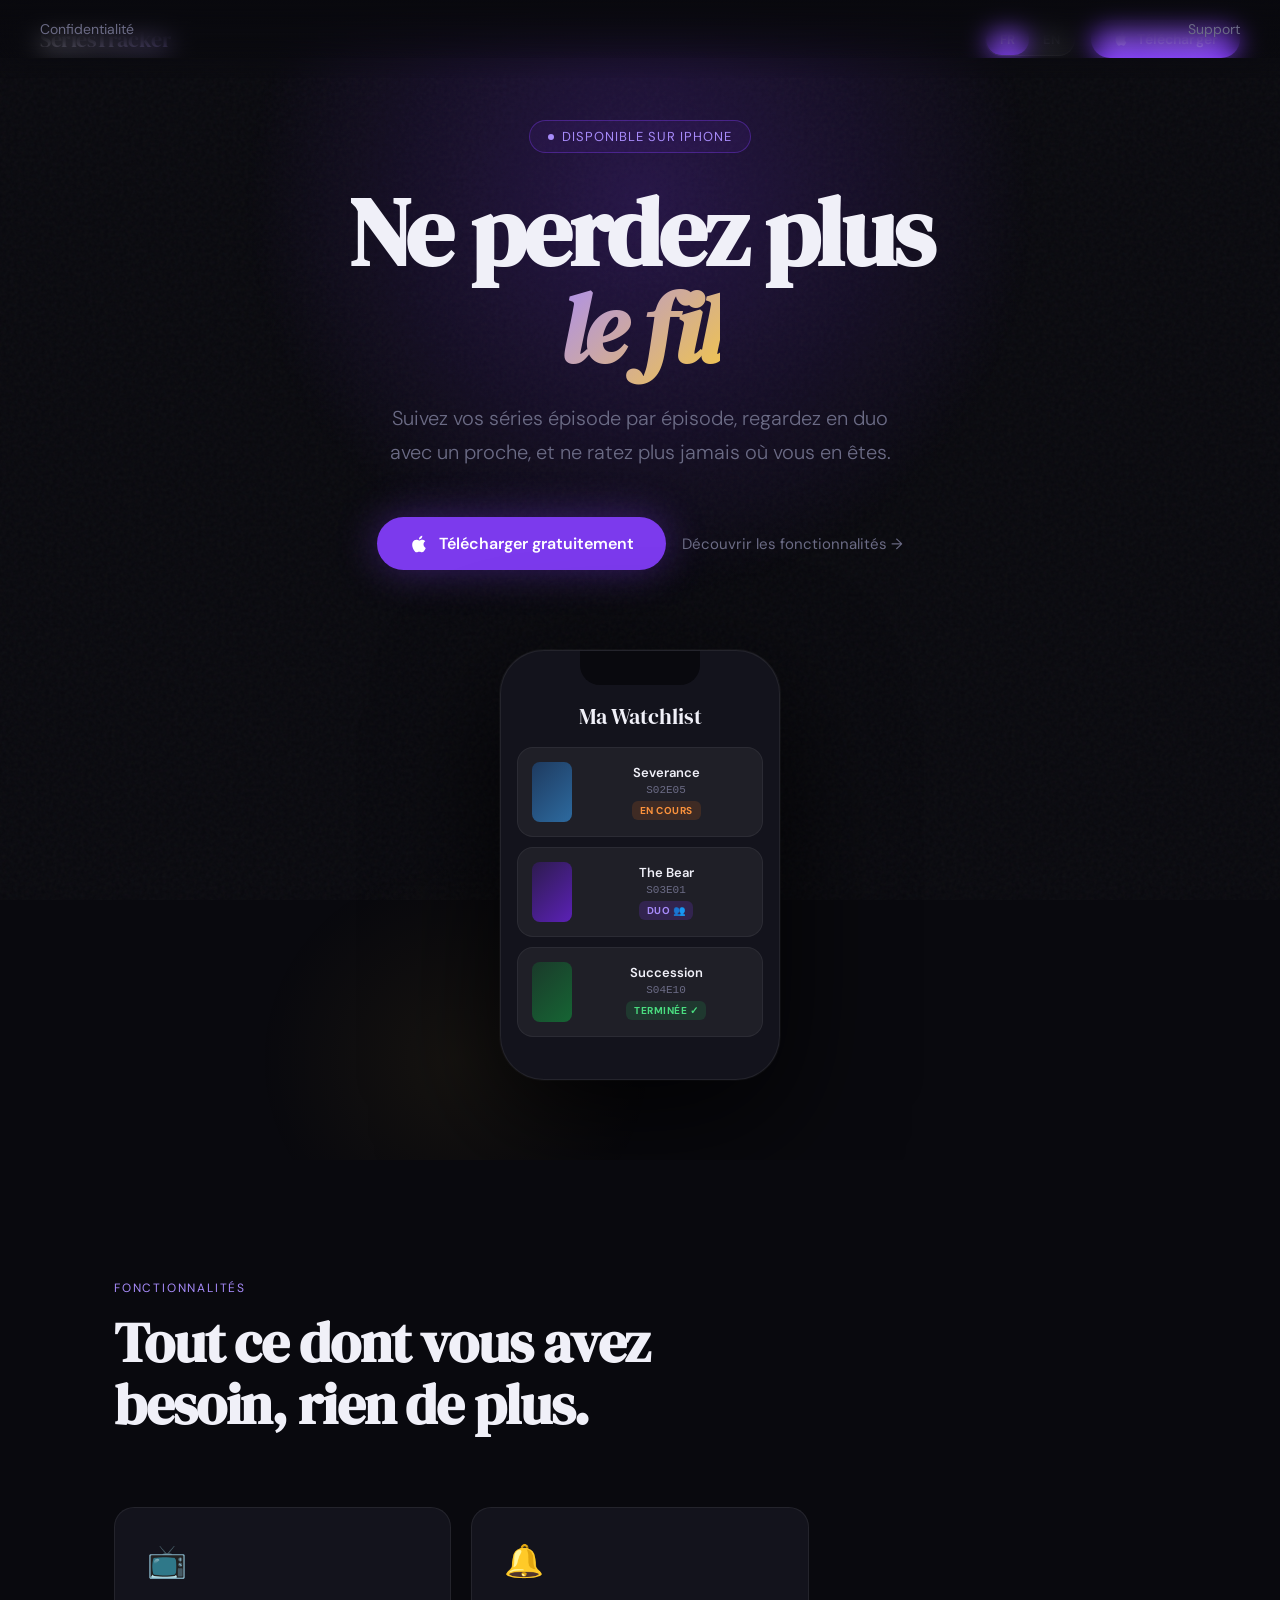
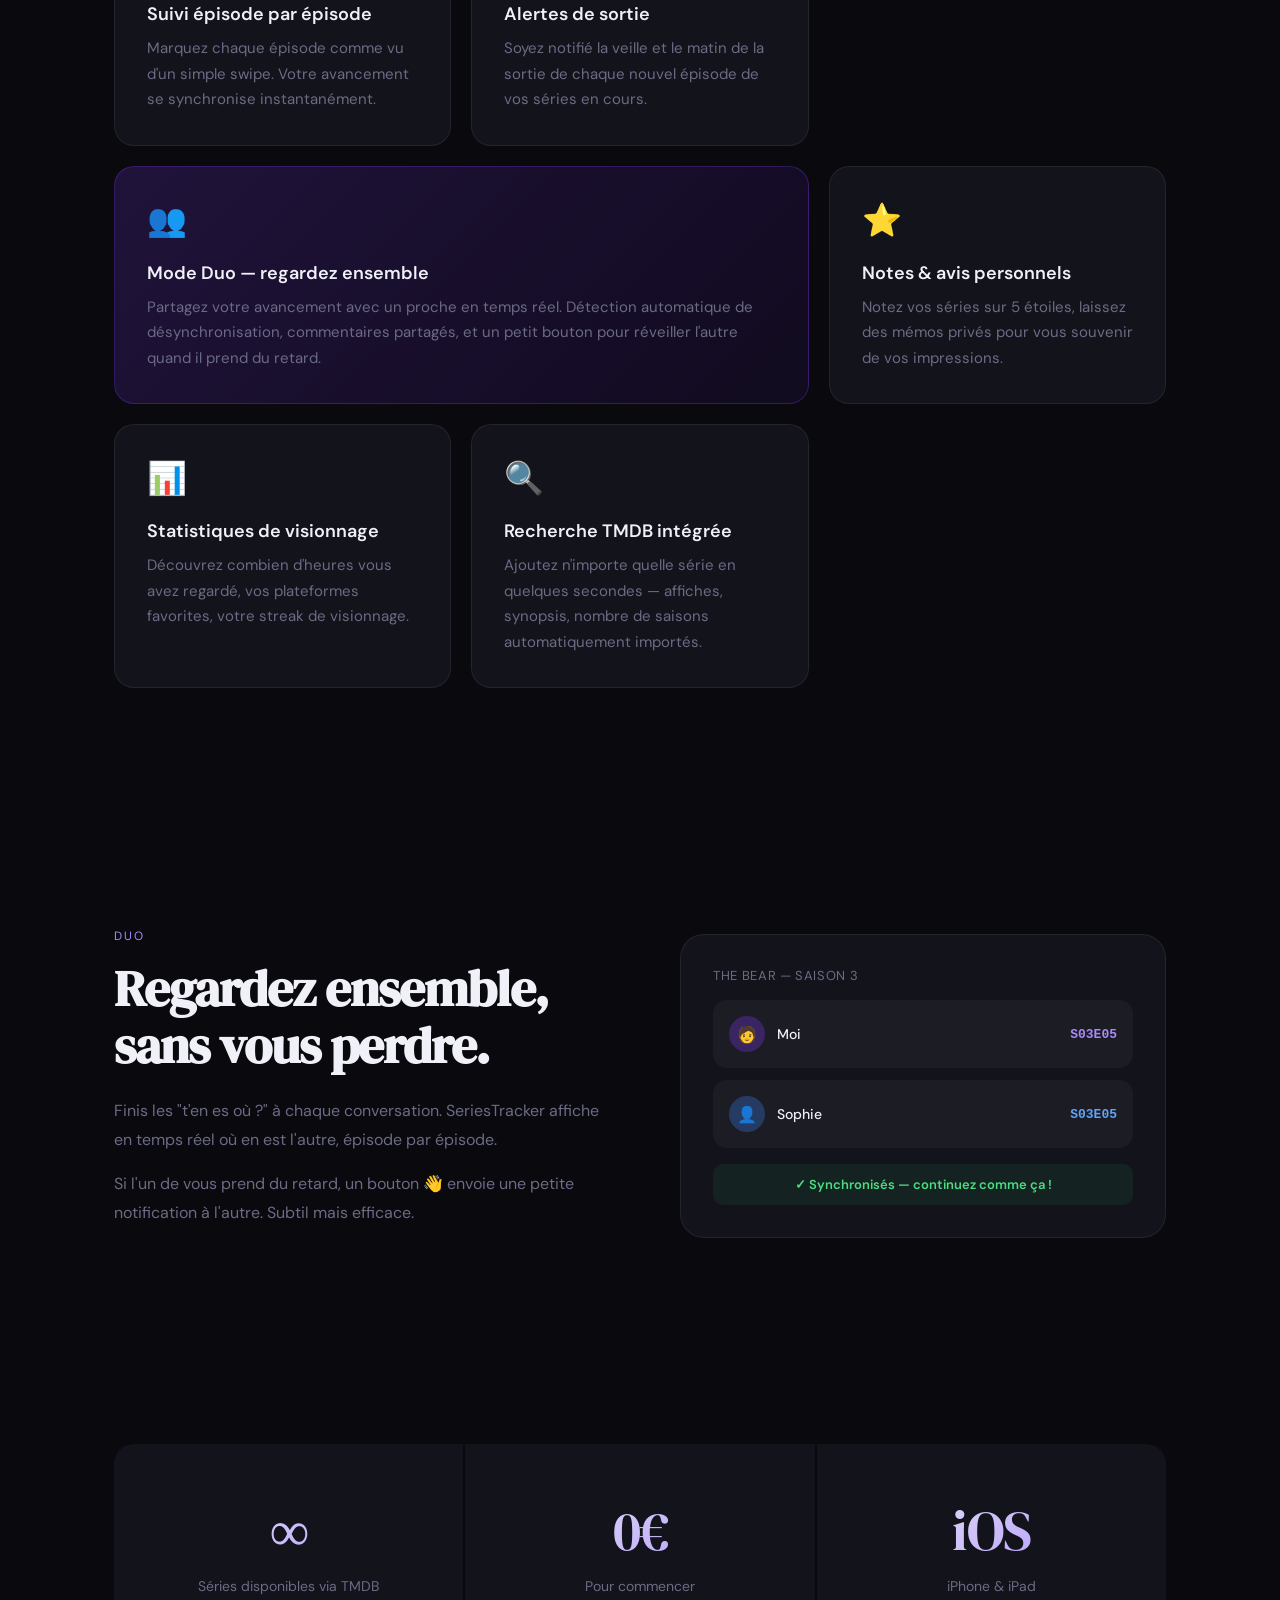
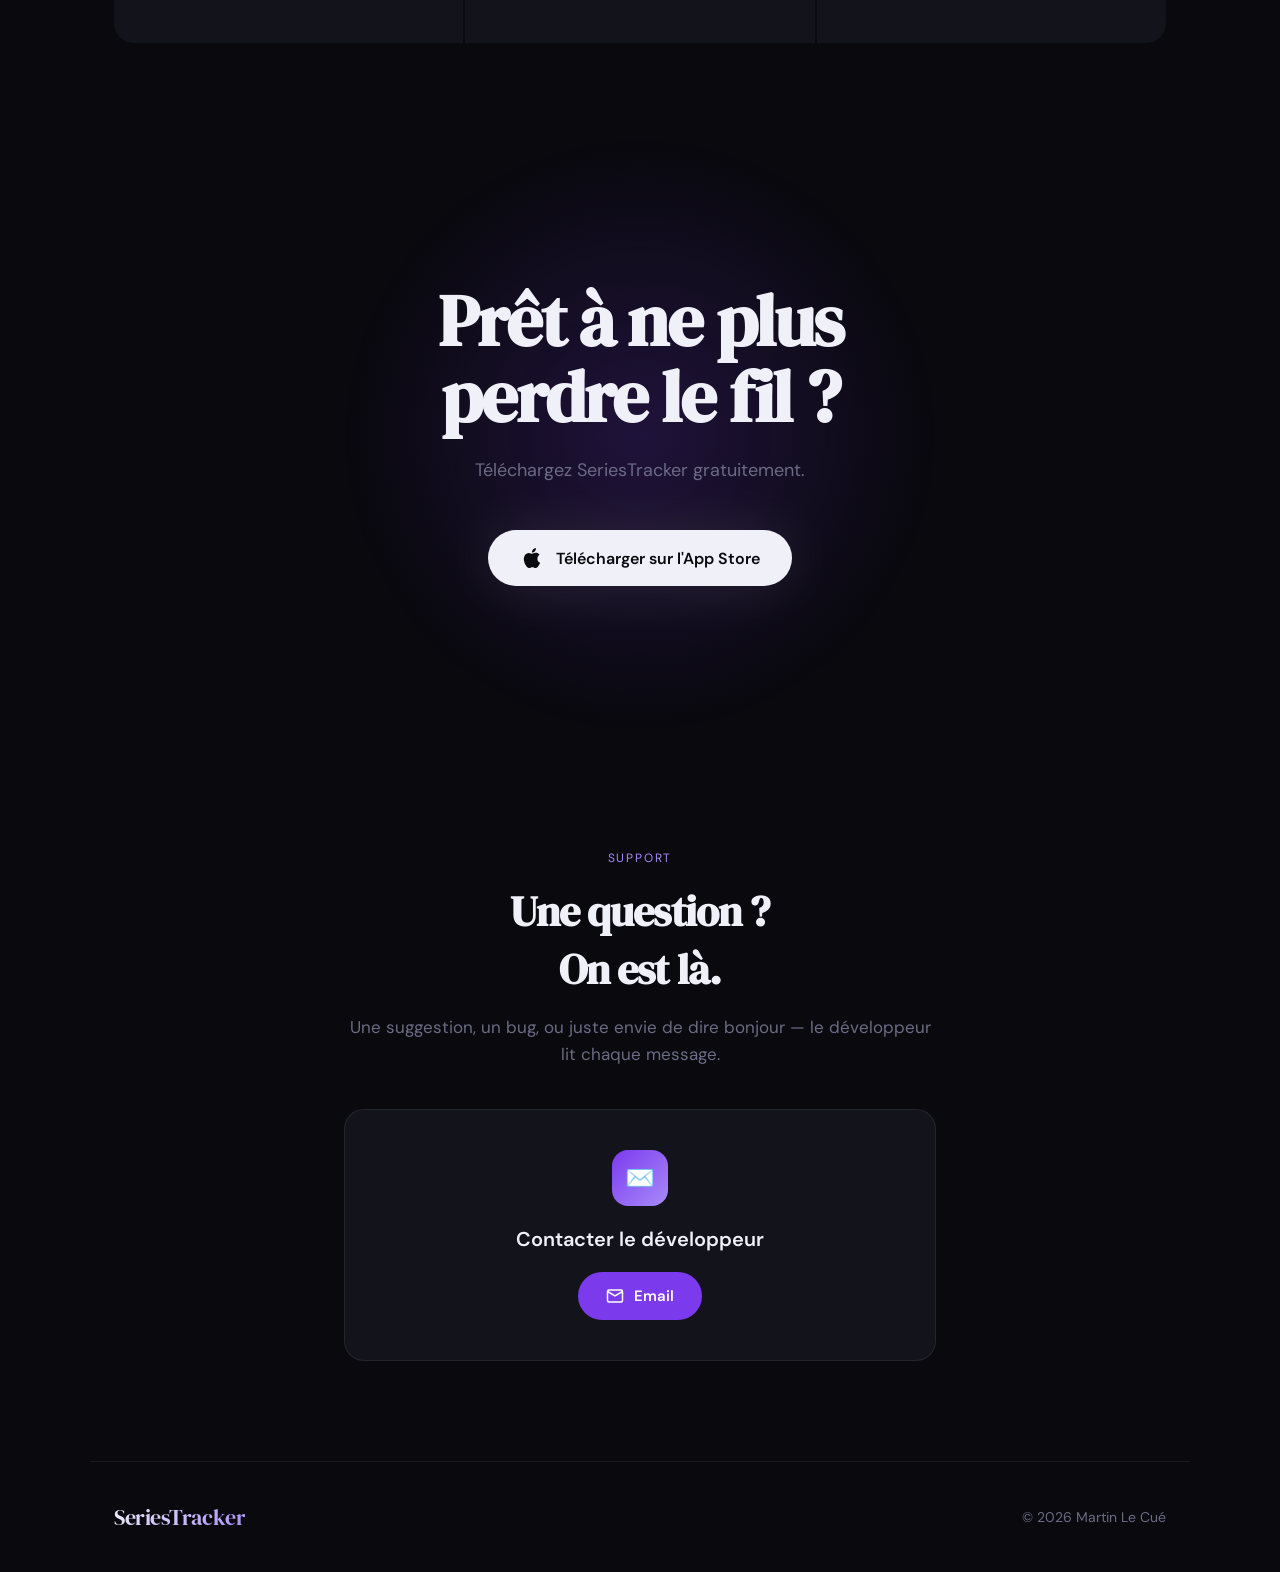
==== commit 63d42ebe: "Enhance landing page with language switcher and updates Refactor HTML structure and add multilingual" ====
--- a/landing-page.html
+++ b/landing-page.html
@@ -20,21 +20,14 @@
 }
 
 *, *::before, *::after { margin: 0; padding: 0; box-sizing: border-box; }
-
 html { scroll-behavior: smooth; }
-
 body {
-  background: var(--ink);
-  color: var(--white);
+  background: var(--ink); color: var(--white);
   font-family: 'DM Sans', sans-serif;
-  overflow-x: hidden;
-  cursor: default;
-}
-
-/* ── NOISE OVERLAY ── */
+  overflow-x: hidden; cursor: default;
+}
 body::before {
-  content: '';
-  position: fixed; inset: 0; z-index: 0;
+  content: ''; position: fixed; inset: 0; z-index: 0;
   background-image: url("data:image/svg+xml,%3Csvg viewBox='0 0 256 256' xmlns='http://www.w3.org/2000/svg'%3E%3Cfilter id='noise'%3E%3CfeTurbulence type='fractalNoise' baseFrequency='0.9' numOctaves='4' stitchTiles='stitch'/%3E%3C/filter%3E%3Crect width='100%25' height='100%25' filter='url(%23noise)' opacity='0.04'/%3E%3C/svg%3E");
   pointer-events: none;
 }
@@ -53,6 +46,7 @@
   background: linear-gradient(135deg, var(--white), var(--purple-light));
   -webkit-background-clip: text; -webkit-text-fill-color: transparent;
 }
+.nav-right { display: flex; align-items: center; gap: 16px; }
 .nav-cta {
   display: inline-flex; align-items: center; gap: 8px;
   background: var(--purple); color: white;
@@ -62,6 +56,25 @@
 }
 .nav-cta:hover { background: #6D28D9; transform: translateY(-1px); }
 .nav-cta svg { width: 16px; height: 16px; }
+
+/* ── LANG SWITCHER ── */
+.lang-switcher {
+  display: flex; align-items: center;
+  background: rgba(255,255,255,0.06);
+  border: 1px solid var(--border);
+  border-radius: 100px; overflow: hidden;
+  font-size: 13px; font-weight: 600;
+}
+.lang-btn {
+  padding: 7px 14px; cursor: pointer;
+  transition: all 0.2s; color: var(--muted);
+  border: none; background: none; font-family: inherit;
+  font-size: 13px; font-weight: 600;
+}
+.lang-btn.active {
+  background: var(--purple); color: white; border-radius: 100px;
+}
+.lang-btn:hover:not(.active) { color: var(--white); }
 
 /* ── HERO ── */
 .hero {
@@ -71,7 +84,6 @@
   text-align: center; padding: 120px 24px 80px;
   overflow: hidden;
 }
-
 .hero-glow {
   position: absolute; top: -200px; left: 50%; transform: translateX(-50%);
   width: 800px; height: 800px; border-radius: 50%;
@@ -84,7 +96,6 @@
   background: radial-gradient(circle, rgba(245,200,66,0.06) 0%, transparent 70%);
   pointer-events: none;
 }
-
 .hero-eyebrow {
   display: inline-flex; align-items: center; gap: 8px;
   border: 1px solid rgba(124,58,237,0.4);
@@ -96,7 +107,6 @@
   animation: fadeUp 0.8s ease both;
 }
 .dot { width: 6px; height: 6px; background: var(--purple-light); border-radius: 50%; animation: pulse 2s infinite; }
-
 .hero h1 {
   font-family: 'DM Serif Display', serif;
   font-size: clamp(48px, 8vw, 96px);
@@ -109,14 +119,11 @@
   background: linear-gradient(135deg, var(--purple-light), var(--gold));
   -webkit-background-clip: text; -webkit-text-fill-color: transparent;
 }
-
 .hero-sub {
   font-size: clamp(16px, 2vw, 20px); color: var(--muted);
-  max-width: 520px; line-height: 1.7; margin-bottom: 48px;
-  font-weight: 300;
+  max-width: 520px; line-height: 1.7; margin-bottom: 48px; font-weight: 300;
   animation: fadeUp 0.8s 0.2s ease both;
 }
-
 .hero-actions {
   display: flex; gap: 16px; align-items: center; flex-wrap: wrap; justify-content: center;
   animation: fadeUp 0.8s 0.3s ease both;
@@ -131,8 +138,7 @@
 .btn-primary:hover { transform: translateY(-2px); box-shadow: 0 0 60px rgba(124,58,237,0.6); background: #6D28D9; }
 .btn-secondary {
   color: var(--muted); font-size: 15px; text-decoration: none;
-  display: inline-flex; align-items: center; gap: 6px;
-  transition: color 0.2s;
+  display: inline-flex; align-items: center; gap: 6px; transition: color 0.2s;
 }
 .btn-secondary:hover { color: var(--white); }
 
@@ -147,10 +153,7 @@
   overflow: hidden; margin: 0 auto;
   box-shadow: 0 40px 120px rgba(0,0,0,0.8), 0 0 0 1px rgba(255,255,255,0.05);
 }
-.mockup-notch {
-  width: 120px; height: 34px; background: var(--ink);
-  border-radius: 0 0 20px 20px; margin: 0 auto 16px;
-}
+.mockup-notch { width: 120px; height: 34px; background: var(--ink); border-radius: 0 0 20px 20px; margin: 0 auto 16px; }
 .mockup-content { padding: 0 16px 32px; }
 .mockup-title { font-family: 'DM Serif Display', serif; font-size: 22px; margin-bottom: 16px; }
 .mockup-card {
@@ -159,37 +162,21 @@
   display: flex; align-items: center; gap: 12px;
   border: 1px solid rgba(255,255,255,0.06);
 }
-.mockup-poster {
-  width: 40px; height: 60px; border-radius: 8px;
-  flex-shrink: 0;
-}
+.mockup-poster { width: 40px; height: 60px; border-radius: 8px; flex-shrink: 0; }
 .mockup-info { flex: 1; min-width: 0; }
 .mockup-series-title { font-size: 13px; font-weight: 600; white-space: nowrap; overflow: hidden; text-overflow: ellipsis; }
 .mockup-ep { font-size: 11px; color: var(--muted); font-family: monospace; margin-top: 3px; }
-.mockup-tag {
-  font-size: 10px; font-weight: 700; letter-spacing: 0.05em;
-  padding: 3px 8px; border-radius: 6px; margin-top: 5px;
-  display: inline-block;
-}
+.mockup-tag { font-size: 10px; font-weight: 700; letter-spacing: 0.05em; padding: 3px 8px; border-radius: 6px; margin-top: 5px; display: inline-block; }
 .tag-green { background: rgba(34,197,94,0.15); color: #4ade80; }
 .tag-purple { background: rgba(124,58,237,0.2); color: var(--purple-light); }
 .tag-orange { background: rgba(249,115,22,0.15); color: #fb923c; }
 
 /* ── FEATURES ── */
 .features { padding: 120px 24px; max-width: 1100px; margin: 0 auto; }
-.section-label {
-  font-size: 12px; letter-spacing: 0.15em; text-transform: uppercase;
-  color: var(--purple-light); margin-bottom: 16px; display: block;
-}
+.section-label { font-size: 12px; letter-spacing: 0.15em; text-transform: uppercase; color: var(--purple-light); margin-bottom: 16px; display: block; }
 .features-header { margin-bottom: 72px; }
-.features-header h2 {
-  font-family: 'DM Serif Display', serif;
-  font-size: clamp(36px, 5vw, 56px); letter-spacing: -0.02em; line-height: 1.1;
-}
-.features-grid {
-  display: grid; grid-template-columns: repeat(auto-fit, minmax(300px, 1fr));
-  gap: 20px;
-}
+.features-header h2 { font-family: 'DM Serif Display', serif; font-size: clamp(36px, 5vw, 56px); letter-spacing: -0.02em; line-height: 1.1; }
+.features-grid { display: grid; grid-template-columns: repeat(auto-fit, minmax(300px, 1fr)); gap: 20px; }
 .feature-card {
   background: var(--surface); border: 1px solid var(--border);
   border-radius: 20px; padding: 32px;
@@ -203,178 +190,136 @@
 }
 .feature-card:hover { border-color: rgba(124,58,237,0.3); transform: translateY(-4px); }
 .feature-card:hover::before { opacity: 1; }
-.feature-icon {
-  font-size: 32px; margin-bottom: 20px; display: block;
-}
+.feature-icon { font-size: 32px; margin-bottom: 20px; display: block; }
 .feature-card h3 { font-size: 18px; font-weight: 600; margin-bottom: 10px; }
 .feature-card p { color: var(--muted); font-size: 15px; line-height: 1.7; }
 .feature-card.featured {
   background: linear-gradient(135deg, rgba(124,58,237,0.2), rgba(91,33,182,0.1));
-  border-color: rgba(124,58,237,0.3);
-  grid-column: span 2;
+  border-color: rgba(124,58,237,0.3); grid-column: span 2;
 }
 @media (max-width: 700px) { .feature-card.featured { grid-column: span 1; } }
 
-/* ── DUO SECTION ── */
-.duo-section {
-  padding: 120px 24px; max-width: 1100px; margin: 0 auto;
-  display: grid; grid-template-columns: 1fr 1fr; gap: 80px; align-items: center;
-}
+/* ── DUO ── */
+.duo-section { padding: 120px 24px; max-width: 1100px; margin: 0 auto; display: grid; grid-template-columns: 1fr 1fr; gap: 80px; align-items: center; }
 @media (max-width: 768px) { .duo-section { grid-template-columns: 1fr; gap: 48px; } }
-.duo-text h2 {
-  font-family: 'DM Serif Display', serif;
-  font-size: clamp(36px, 4vw, 52px); letter-spacing: -0.02em; line-height: 1.1;
-  margin-bottom: 24px;
-}
+.duo-text h2 { font-family: 'DM Serif Display', serif; font-size: clamp(36px, 4vw, 52px); letter-spacing: -0.02em; line-height: 1.1; margin-bottom: 24px; }
 .duo-text p { color: var(--muted); font-size: 16px; line-height: 1.8; margin-bottom: 16px; }
-.duo-visual {
-  background: var(--surface); border-radius: 24px;
-  border: 1px solid var(--border); padding: 32px;
-}
-.duo-row {
-  display: flex; align-items: center; justify-content: space-between;
-  padding: 16px; background: rgba(255,255,255,0.04);
-  border-radius: 14px; margin-bottom: 12px;
-}
+.duo-visual { background: var(--surface); border-radius: 24px; border: 1px solid var(--border); padding: 32px; }
+.duo-row { display: flex; align-items: center; justify-content: space-between; padding: 16px; background: rgba(255,255,255,0.04); border-radius: 14px; margin-bottom: 12px; }
 .duo-user { display: flex; align-items: center; gap: 12px; }
-.duo-avatar {
-  width: 36px; height: 36px; border-radius: 50%;
-  display: flex; align-items: center; justify-content: center;
-  font-size: 16px;
-}
+.duo-avatar { width: 36px; height: 36px; border-radius: 50%; display: flex; align-items: center; justify-content: center; font-size: 16px; }
 .avatar-me { background: rgba(124,58,237,0.3); }
 .avatar-them { background: rgba(59,130,246,0.3); }
 .duo-name { font-size: 14px; font-weight: 500; }
 .duo-ep { font-family: monospace; font-size: 13px; font-weight: 700; }
 .duo-ep.me { color: var(--purple-light); }
 .duo-ep.them { color: #60a5fa; }
-.duo-sync {
-  text-align: center; padding: 12px; margin-top: 16px;
-  background: rgba(34,197,94,0.08); border-radius: 10px;
-  color: #4ade80; font-size: 13px; font-weight: 600;
-}
+.duo-sync { text-align: center; padding: 12px; margin-top: 16px; background: rgba(34,197,94,0.08); border-radius: 10px; color: #4ade80; font-size: 13px; font-weight: 600; }
 
 /* ── STATS ── */
-.stats-section {
-  padding: 80px 24px; max-width: 1100px; margin: 0 auto;
-  display: grid; grid-template-columns: repeat(3, 1fr); gap: 2px;
-}
+.stats-section { padding: 80px 24px; max-width: 1100px; margin: 0 auto; display: grid; grid-template-columns: repeat(3, 1fr); gap: 2px; }
 @media (max-width: 600px) { .stats-section { grid-template-columns: 1fr; } }
-.stat {
-  background: var(--surface); padding: 48px 32px; text-align: center;
-}
+.stat { background: var(--surface); padding: 48px 32px; text-align: center; }
 .stat:first-child { border-radius: 20px 0 0 20px; }
 .stat:last-child { border-radius: 0 20px 20px 0; }
-.stat-num {
-  font-family: 'DM Serif Display', serif;
-  font-size: 56px; letter-spacing: -0.03em; display: block;
-  background: linear-gradient(135deg, var(--white), var(--purple-light));
-  -webkit-background-clip: text; -webkit-text-fill-color: transparent;
-}
+.stat-num { font-family: 'DM Serif Display', serif; font-size: 56px; letter-spacing: -0.03em; display: block; background: linear-gradient(135deg, var(--white), var(--purple-light)); -webkit-background-clip: text; -webkit-text-fill-color: transparent; }
 .stat-label { color: var(--muted); font-size: 14px; margin-top: 8px; }
 
-/* ── CTA SECTION ── */
-.cta-section {
-  padding: 160px 24px; text-align: center; position: relative; overflow: hidden;
-}
-.cta-glow {
-  position: absolute; top: 50%; left: 50%; transform: translate(-50%, -50%);
-  width: 600px; height: 600px; border-radius: 50%;
-  background: radial-gradient(circle, rgba(124,58,237,0.2) 0%, transparent 70%);
-  pointer-events: none;
-}
-.cta-section h2 {
-  font-family: 'DM Serif Display', serif;
-  font-size: clamp(40px, 6vw, 72px); letter-spacing: -0.03em; line-height: 1.05;
-  margin-bottom: 24px; position: relative;
-}
+/* ── CTA ── */
+.cta-section { padding: 160px 24px; text-align: center; position: relative; overflow: hidden; }
+.cta-glow { position: absolute; top: 50%; left: 50%; transform: translate(-50%, -50%); width: 600px; height: 600px; border-radius: 50%; background: radial-gradient(circle, rgba(124,58,237,0.2) 0%, transparent 70%); pointer-events: none; }
+.cta-section h2 { font-family: 'DM Serif Display', serif; font-size: clamp(40px, 6vw, 72px); letter-spacing: -0.03em; line-height: 1.05; margin-bottom: 24px; position: relative; }
 .cta-section p { color: var(--muted); font-size: 18px; margin-bottom: 48px; position: relative; }
-.appstore-btn {
-  display: inline-flex; align-items: center; gap: 12px;
-  background: var(--white); color: var(--ink);
-  padding: 16px 32px; border-radius: 100px;
-  font-size: 16px; font-weight: 600; text-decoration: none;
-  transition: all 0.25s; position: relative;
-  box-shadow: 0 0 60px rgba(255,255,255,0.1);
-}
+.appstore-btn { display: inline-flex; align-items: center; gap: 12px; background: var(--white); color: var(--ink); padding: 16px 32px; border-radius: 100px; font-size: 16px; font-weight: 600; text-decoration: none; transition: all 0.25s; position: relative; box-shadow: 0 0 60px rgba(255,255,255,0.1); }
 .appstore-btn:hover { transform: translateY(-2px); box-shadow: 0 0 80px rgba(255,255,255,0.2); }
 .appstore-btn svg { width: 24px; height: 24px; }
 
+/* ── CONTACT ── */
+.contact-section { padding: 100px 24px; max-width: 640px; margin: 0 auto; text-align: center; }
+.contact-section .section-label { display: inline-block; margin-bottom: 16px; }
+.contact-section h2 { font-family: 'DM Serif Display', serif; font-size: clamp(28px, 4vw, 42px); letter-spacing: -0.02em; margin-bottom: 16px; }
+.contact-section > p { color: var(--muted); font-size: 17px; margin-bottom: 40px; line-height: 1.6; }
+.contact-card { background: var(--surface); border: 1px solid var(--border); border-radius: 20px; padding: 40px; display: flex; flex-direction: column; align-items: center; gap: 20px; }
+.contact-icon { width: 56px; height: 56px; border-radius: 16px; background: linear-gradient(135deg, var(--purple), #A78BFA); display: flex; align-items: center; justify-content: center; font-size: 24px; }
+.contact-card h3 { font-size: 20px; font-weight: 600; }
+.contact-btn { display: inline-flex; align-items: center; gap: 10px; background: var(--purple); color: white; padding: 14px 28px; border-radius: 100px; font-size: 15px; font-weight: 600; text-decoration: none; transition: all 0.25s; }
+.contact-btn:hover { background: #6D28D9; transform: translateY(-2px); }
+.contact-btn svg { width: 18px; height: 18px; }
+
 /* ── FOOTER ── */
-footer {
-  border-top: 1px solid var(--border); padding: 40px 24px;
-  max-width: 1100px; margin: 0 auto;
-  display: flex; justify-content: space-between; align-items: center; flex-wrap: gap;
-  color: var(--muted); font-size: 14px;
-}
+footer { border-top: 1px solid var(--border); padding: 40px 24px; max-width: 1100px; margin: 0 auto; display: flex; justify-content: space-between; align-items: center; flex-wrap: wrap; gap: 16px; color: var(--muted); font-size: 14px; }
 footer a { color: var(--muted); text-decoration: none; transition: color 0.2s; }
 footer a:hover { color: var(--white); }
 footer nav { display: flex; gap: 24px; }
 
 /* ── ANIMATIONS ── */
-@keyframes fadeUp {
-  from { opacity: 0; transform: translateY(24px); }
-  to   { opacity: 1; transform: translateY(0); }
-}
-@keyframes pulse {
-  0%, 100% { opacity: 1; }
-  50% { opacity: 0.4; }
-}
-
-.reveal {
-  opacity: 0; transform: translateY(32px);
-  transition: opacity 0.7s ease, transform 0.7s ease;
-}
+@keyframes fadeUp { from { opacity: 0; transform: translateY(24px); } to { opacity: 1; transform: translateY(0); } }
+@keyframes pulse { 0%, 100% { opacity: 1; } 50% { opacity: 0.4; } }
+.reveal { opacity: 0; transform: translateY(32px); transition: opacity 0.7s ease, transform 0.7s ease; }
 .reveal.visible { opacity: 1; transform: translateY(0); }
+
+/* ── HIDDEN LANG ── */
+[data-lang] { display: none; }
 </style>
 </head>
 <body>
 
 <nav>
   <div class="nav-logo">SeriesTracker</div>
-  <a href="#download" class="nav-cta">
-    <svg viewBox="0 0 24 24" fill="currentColor"><path d="M18.71 19.5c-.83 1.24-1.71 2.45-3.05 2.47-1.34.03-1.77-.79-3.29-.79-1.53 0-2 .77-3.27.82-1.31.05-2.3-1.32-3.14-2.53C4.25 17 2.94 12.45 4.7 9.39c.87-1.52 2.43-2.48 4.12-2.51 1.28-.02 2.5.87 3.29.87.78 0 2.26-1.07 3.8-.91.65.03 2.47.26 3.64 1.98-.09.06-2.17 1.28-2.15 3.81.03 3.02 2.65 4.03 2.68 4.04-.03.07-.42 1.44-1.38 2.83M13 3.5c.73-.83 1.94-1.46 2.94-1.5.13 1.17-.34 2.35-1.04 3.19-.69.85-1.83 1.51-2.95 1.42-.15-1.15.41-2.35 1.05-3.11z"/></svg>
-    Télécharger
-  </a>
+  <div class="nav-right">
+    <div class="lang-switcher">
+      <button class="lang-btn active" onclick="setLang('fr')">FR</button>
+      <button class="lang-btn" onclick="setLang('en')">EN</button>
+    </div>
+    <a href="#download" class="nav-cta">
+      <svg viewBox="0 0 24 24" fill="currentColor"><path d="M18.71 19.5c-.83 1.24-1.71 2.45-3.05 2.47-1.34.03-1.77-.79-3.29-.79-1.53 0-2 .77-3.27.82-1.31.05-2.3-1.32-3.14-2.53C4.25 17 2.94 12.45 4.7 9.39c.87-1.52 2.43-2.48 4.12-2.51 1.28-.02 2.5.87 3.29.87.78 0 2.26-1.07 3.8-.91.65.03 2.47.26 3.64 1.98-.09.06-2.17 1.28-2.15 3.81.03 3.02 2.65 4.03 2.68 4.04-.03.07-.42 1.44-1.38 2.83M13 3.5c.73-.83 1.94-1.46 2.94-1.5.13 1.17-.34 2.35-1.04 3.19-.69.85-1.83 1.51-2.95 1.42-.15-1.15.41-2.35 1.05-3.11z"/></svg>
+      <span data-fr>Télécharger</span>
+      <span data-en>Download</span>
+    </a>
+  </div>
 </nav>
 
 <!-- HERO -->
 <section class="hero">
   <div class="hero-glow"></div>
   <div class="hero-glow-2"></div>
-
   <div class="hero-eyebrow">
     <span class="dot"></span>
-    Disponible sur iPhone
-  </div>
-
-  <h1>Ne perdez plus<br><em>le fil</em></h1>
-
+    <span data-fr>Disponible sur iPhone</span>
+    <span data-en>Available on iPhone</span>
+  </div>
+  <h1>
+    <span data-fr>Ne perdez plus<br><em>le fil</em></span>
+    <span data-en>Never lose<br><em>the thread</em></span>
+  </h1>
   <p class="hero-sub">
-    Suivez vos séries épisode par épisode, regardez en duo avec un proche, et ne ratez plus jamais où vous en êtes.
+    <span data-fr>Suivez vos séries épisode par épisode, regardez en duo avec un proche, et ne ratez plus jamais où vous en êtes.</span>
+    <span data-en>Track your shows episode by episode, watch together with someone close, and never lose track of where you left off.</span>
   </p>
-
   <div class="hero-actions">
     <a href="#download" class="btn-primary">
       <svg width="20" height="20" viewBox="0 0 24 24" fill="currentColor"><path d="M18.71 19.5c-.83 1.24-1.71 2.45-3.05 2.47-1.34.03-1.77-.79-3.29-.79-1.53 0-2 .77-3.27.82-1.31.05-2.3-1.32-3.14-2.53C4.25 17 2.94 12.45 4.7 9.39c.87-1.52 2.43-2.48 4.12-2.51 1.28-.02 2.5.87 3.29.87.78 0 2.26-1.07 3.8-.91.65.03 2.47.26 3.64 1.98-.09.06-2.17 1.28-2.15 3.81.03 3.02 2.65 4.03 2.68 4.04-.03.07-.42 1.44-1.38 2.83M13 3.5c.73-.83 1.94-1.46 2.94-1.5.13 1.17-.34 2.35-1.04 3.19-.69.85-1.83 1.51-2.95 1.42-.15-1.15.41-2.35 1.05-3.11z"/></svg>
-      Télécharger gratuitement
+      <span data-fr>Télécharger gratuitement</span>
+      <span data-en>Download for free</span>
     </a>
     <a href="#features" class="btn-secondary">
-      Découvrir les fonctionnalités →
+      <span data-fr>Découvrir les fonctionnalités →</span>
+      <span data-en>Explore features →</span>
     </a>
   </div>
-
   <div class="mockup-wrap">
     <div class="mockup-screen">
       <div class="mockup-notch"></div>
       <div class="mockup-content">
-        <div class="mockup-title">Ma Watchlist</div>
+        <div class="mockup-title" data-fr>Ma Watchlist</div>
+        <div class="mockup-title" data-en>My Watchlist</div>
         <div class="mockup-card">
           <div class="mockup-poster" style="background: linear-gradient(135deg, #1e3a5f, #2d6a9f);"></div>
           <div class="mockup-info">
             <div class="mockup-series-title">Severance</div>
             <div class="mockup-ep">S02E05</div>
-            <span class="mockup-tag tag-orange">EN COURS</span>
+            <span class="mockup-tag tag-orange" data-fr>EN COURS</span>
+            <span class="mockup-tag tag-orange" data-en>WATCHING</span>
           </div>
         </div>
         <div class="mockup-card">
@@ -390,7 +335,8 @@
           <div class="mockup-info">
             <div class="mockup-series-title">Succession</div>
             <div class="mockup-ep">S04E10</div>
-            <span class="mockup-tag tag-green">TERMINÉE ✓</span>
+            <span class="mockup-tag tag-green" data-fr>TERMINÉE ✓</span>
+            <span class="mockup-tag tag-green" data-en>COMPLETED ✓</span>
           </div>
         </div>
       </div>
@@ -401,39 +347,55 @@
 <!-- FEATURES -->
 <section class="features" id="features">
   <div class="features-header reveal">
-    <span class="section-label">Fonctionnalités</span>
-    <h2>Tout ce dont vous avez<br>besoin, rien de plus.</h2>
+    <span class="section-label" data-fr>Fonctionnalités</span>
+    <span class="section-label" data-en>Features</span>
+    <h2>
+      <span data-fr>Tout ce dont vous avez<br>besoin, rien de plus.</span>
+      <span data-en>Everything you need,<br>nothing more.</span>
+    </h2>
   </div>
   <div class="features-grid">
     <div class="feature-card reveal">
       <span class="feature-icon">📺</span>
-      <h3>Suivi épisode par épisode</h3>
-      <p>Marquez chaque épisode comme vu d'un simple swipe. Votre avancement se synchronise instantanément.</p>
+      <h3 data-fr>Suivi épisode par épisode</h3>
+      <h3 data-en>Episode-by-episode tracking</h3>
+      <p data-fr>Marquez chaque épisode comme vu d'un simple swipe. Votre avancement se synchronise instantanément.</p>
+      <p data-en>Mark each episode as watched with a single swipe. Your progress syncs instantly.</p>
     </div>
     <div class="feature-card reveal">
       <span class="feature-icon">🔔</span>
-      <h3>Alertes de sortie</h3>
-      <p>Soyez notifié la veille et le matin de la sortie de chaque nouvel épisode de vos séries en cours.</p>
+      <h3 data-fr>Alertes de sortie</h3>
+      <h3 data-en>Release alerts</h3>
+      <p data-fr>Soyez notifié la veille et le matin de la sortie de chaque nouvel épisode de vos séries en cours.</p>
+      <p data-en>Get notified the evening before and morning of every new episode release for shows you follow.</p>
     </div>
     <div class="feature-card featured reveal">
       <span class="feature-icon">👥</span>
-      <h3>Mode Duo — regardez ensemble</h3>
-      <p>Partagez votre avancement avec un proche en temps réel. Détection automatique de désynchronisation, commentaires partagés, et un petit bouton pour réveiller l'autre quand il prend du retard.</p>
+      <h3 data-fr>Mode Duo — regardez ensemble</h3>
+      <h3 data-en>Duo Mode — watch together</h3>
+      <p data-fr>Partagez votre avancement avec un proche en temps réel. Détection automatique de désynchronisation, commentaires partagés, et un petit bouton pour réveiller l'autre quand il prend du retard.</p>
+      <p data-en>Share your progress with someone close in real time. Automatic out-of-sync detection, shared comments, and a little nudge button when one of you falls behind.</p>
     </div>
     <div class="feature-card reveal">
       <span class="feature-icon">⭐️</span>
-      <h3>Notes & avis personnels</h3>
-      <p>Notez vos séries sur 5 étoiles, laissez des mémos privés pour vous souvenir de vos impressions.</p>
+      <h3 data-fr>Notes & avis personnels</h3>
+      <h3 data-en>Personal notes & ratings</h3>
+      <p data-fr>Notez vos séries sur 5 étoiles, laissez des mémos privés pour vous souvenir de vos impressions.</p>
+      <p data-en>Rate your shows out of 5 stars, leave private memos to remember your impressions.</p>
     </div>
     <div class="feature-card reveal">
       <span class="feature-icon">📊</span>
-      <h3>Statistiques de visionnage</h3>
-      <p>Découvrez combien d'heures vous avez regardé, vos plateformes favorites, votre streak de visionnage.</p>
+      <h3 data-fr>Statistiques de visionnage</h3>
+      <h3 data-en>Watching statistics</h3>
+      <p data-fr>Découvrez combien d'heures vous avez regardé, vos plateformes favorites, votre streak de visionnage.</p>
+      <p data-en>Discover how many hours you've watched, your favorite platforms, and your viewing streak.</p>
     </div>
     <div class="feature-card reveal">
       <span class="feature-icon">🔍</span>
-      <h3>Recherche TMDB intégrée</h3>
-      <p>Ajoutez n'importe quelle série en quelques secondes — affiches, synopsis, nombre de saisons automatiquement importés.</p>
+      <h3 data-fr>Recherche TMDB intégrée</h3>
+      <h3 data-en>Built-in TMDB search</h3>
+      <p data-fr>Ajoutez n'importe quelle série en quelques secondes — affiches, synopsis, nombre de saisons automatiquement importés.</p>
+      <p data-en>Add any show in seconds — posters, synopsis, and season count automatically imported.</p>
     </div>
   </div>
 </section>
@@ -442,18 +404,27 @@
 <section style="padding: 0 24px;">
   <div class="duo-section">
     <div class="duo-text reveal">
-      <span class="section-label">Mode Duo</span>
-      <h2>Regardez ensemble,<br>sans vous perdre.</h2>
-      <p>Finis les "t'en es où ?" à chaque conversation. SeriesTracker affiche en temps réel où en est l'autre, épisode par épisode.</p>
-      <p>Si l'un de vous prend du retard, un bouton 👋 envoie une petite notification à l'autre. Subtil mais efficace.</p>
+      <span class="section-label">Duo</span>
+      <h2>
+        <span data-fr>Regardez ensemble,<br>sans vous perdre.</span>
+        <span data-en>Watch together,<br>stay in sync.</span>
+      </h2>
+      <p data-fr>Finis les "t'en es où ?" à chaque conversation. SeriesTracker affiche en temps réel où en est l'autre, épisode par épisode.</p>
+      <p data-en>No more "where are you?" every conversation. SeriesTracker shows in real time where your partner is, episode by episode.</p>
+      <p data-fr>Si l'un de vous prend du retard, un bouton 👋 envoie une petite notification à l'autre. Subtil mais efficace.</p>
+      <p data-en>If one of you falls behind, a 👋 button sends a gentle nudge. Subtle but effective.</p>
     </div>
     <div class="duo-visual reveal">
-      <div style="font-size: 13px; color: var(--muted); margin-bottom: 16px; letter-spacing: 0.05em; text-transform: uppercase;">The Bear — Saison 3</div>
+      <div style="font-size: 13px; color: var(--muted); margin-bottom: 16px; letter-spacing: 0.05em; text-transform: uppercase;">
+        <span data-fr>The Bear — Saison 3</span>
+        <span data-en>The Bear — Season 3</span>
+      </div>
       <div class="duo-row">
         <div class="duo-user">
           <div class="duo-avatar avatar-me">🧑</div>
           <div>
-            <div class="duo-name">Moi</div>
+            <div class="duo-name" data-fr>Moi</div>
+            <div class="duo-name" data-en>Me</div>
           </div>
         </div>
         <div class="duo-ep me">S03E05</div>
@@ -461,13 +432,14 @@
       <div class="duo-row">
         <div class="duo-user">
           <div class="duo-avatar avatar-them">👤</div>
-          <div>
-            <div class="duo-name">Sophie</div>
-          </div>
+          <div><div class="duo-name">Sophie</div></div>
         </div>
         <div class="duo-ep them">S03E05</div>
       </div>
-      <div class="duo-sync">✓ Synchronisés — continuez comme ça !</div>
+      <div class="duo-sync">
+        <span data-fr>✓ Synchronisés — continuez comme ça !</span>
+        <span data-en>✓ In sync — keep it up!</span>
+      </div>
     </div>
   </div>
 </section>
@@ -476,11 +448,13 @@
 <div class="stats-section reveal">
   <div class="stat">
     <span class="stat-num">∞</span>
-    <div class="stat-label">Séries disponibles via TMDB</div>
+    <div class="stat-label" data-fr>Séries disponibles via TMDB</div>
+    <div class="stat-label" data-en>Shows available via TMDB</div>
   </div>
   <div class="stat">
     <span class="stat-num">0€</span>
-    <div class="stat-label">Pour commencer</div>
+    <div class="stat-label" data-fr>Pour commencer</div>
+    <div class="stat-label" data-en>To get started</div>
   </div>
   <div class="stat">
     <span class="stat-num">iOS</span>
@@ -491,24 +465,66 @@
 <!-- CTA -->
 <section class="cta-section" id="download">
   <div class="cta-glow"></div>
-  <h2>Prêt à ne plus<br>perdre le fil ?</h2>
-  <p>Téléchargez SeriesTracker gratuitement.</p>
+  <h2>
+    <span data-fr>Prêt à ne plus<br>perdre le fil ?</span>
+    <span data-en>Ready to never<br>lose track again?</span>
+  </h2>
+  <p data-fr>Téléchargez SeriesTracker gratuitement.</p>
+  <p data-en>Download SeriesTracker for free.</p>
   <a href="#" class="appstore-btn">
     <svg viewBox="0 0 24 24" fill="currentColor"><path d="M18.71 19.5c-.83 1.24-1.71 2.45-3.05 2.47-1.34.03-1.77-.79-3.29-.79-1.53 0-2 .77-3.27.82-1.31.05-2.3-1.32-3.14-2.53C4.25 17 2.94 12.45 4.7 9.39c.87-1.52 2.43-2.48 4.12-2.51 1.28-.02 2.5.87 3.29.87.78 0 2.26-1.07 3.8-.91.65.03 2.47.26 3.64 1.98-.09.06-2.17 1.28-2.15 3.81.03 3.02 2.65 4.03 2.68 4.04-.03.07-.42 1.44-1.38 2.83M13 3.5c.73-.83 1.94-1.46 2.94-1.5.13 1.17-.34 2.35-1.04 3.19-.69.85-1.83 1.51-2.95 1.42-.15-1.15.41-2.35 1.05-3.11z"/></svg>
-    Télécharger sur l'App Store
+    <span data-fr>Télécharger sur l'App Store</span>
+    <span data-en>Download on the App Store</span>
   </a>
+</section>
+
+<!-- CONTACT -->
+<section class="contact-section" id="support">
+  <span class="section-label">Support</span>
+  <h2>
+    <span data-fr>Une question ?<br>On est là.</span>
+    <span data-en>A question?<br>We're here.</span>
+  </h2>
+  <p data-fr>Une suggestion, un bug, ou juste envie de dire bonjour — le développeur lit chaque message.</p>
+  <p data-en>A suggestion, a bug, or just want to say hi — the developer reads every message.</p>
+  <div class="contact-card">
+    <div class="contact-icon">✉️</div>
+    <h3 data-fr>Contacter le développeur</h3>
+    <h3 data-en>Contact the developer</h3>
+    <a href="mailto:martin.lecue@gmail.com" class="contact-btn">
+      <svg viewBox="0 0 24 24" fill="none" stroke="currentColor" stroke-width="2"><path d="M4 4h16c1.1 0 2 .9 2 2v12c0 1.1-.9 2-2 2H4c-1.1 0-2-.9-2-2V6c0-1.1.9-2 2-2z"/><polyline points="22,6 12,12 2,6"/></svg>
+      Email
+    </a>
+  </div>
 </section>
 
 <footer>
   <div class="nav-logo">SeriesTracker</div>
   <nav>
-    <a href="privacy-policy.html">Confidentialité</a>
-    <a href="mailto:contact@seriestracker.app">Contact</a>
+    <a href="privacy-policy.html" data-fr>Confidentialité</a>
+    <a href="privacy-policy.html" data-en>Privacy</a>
+    <a href="#support" data-fr>Support</a>
+    <a href="#support" data-en>Support</a>
   </nav>
-  <div>© 2025 Martin Le Cué</div>
+  <div>© 2026 Martin Le Cué</div>
 </footer>
 
 <script>
+// ── LANG SWITCHER ──
+function setLang(lang) {
+  document.documentElement.lang = lang;
+  document.querySelectorAll('[data-fr]').forEach(el => el.style.display = lang === 'fr' ? '' : 'none');
+  document.querySelectorAll('[data-en]').forEach(el => el.style.display = lang === 'en' ? '' : 'none');
+  document.querySelectorAll('.lang-btn').forEach(btn => btn.classList.remove('active'));
+  document.querySelector(`.lang-btn[onclick="setLang('${lang}')"]`).classList.add('active');
+  localStorage.setItem('lang', lang);
+}
+
+// Init
+const savedLang = localStorage.getItem('lang') || 'fr';
+setLang(savedLang);
+
+// ── SCROLL ANIMATIONS ──
 const observer = new IntersectionObserver((entries) => {
   entries.forEach((entry, i) => {
     if (entry.isIntersecting) {
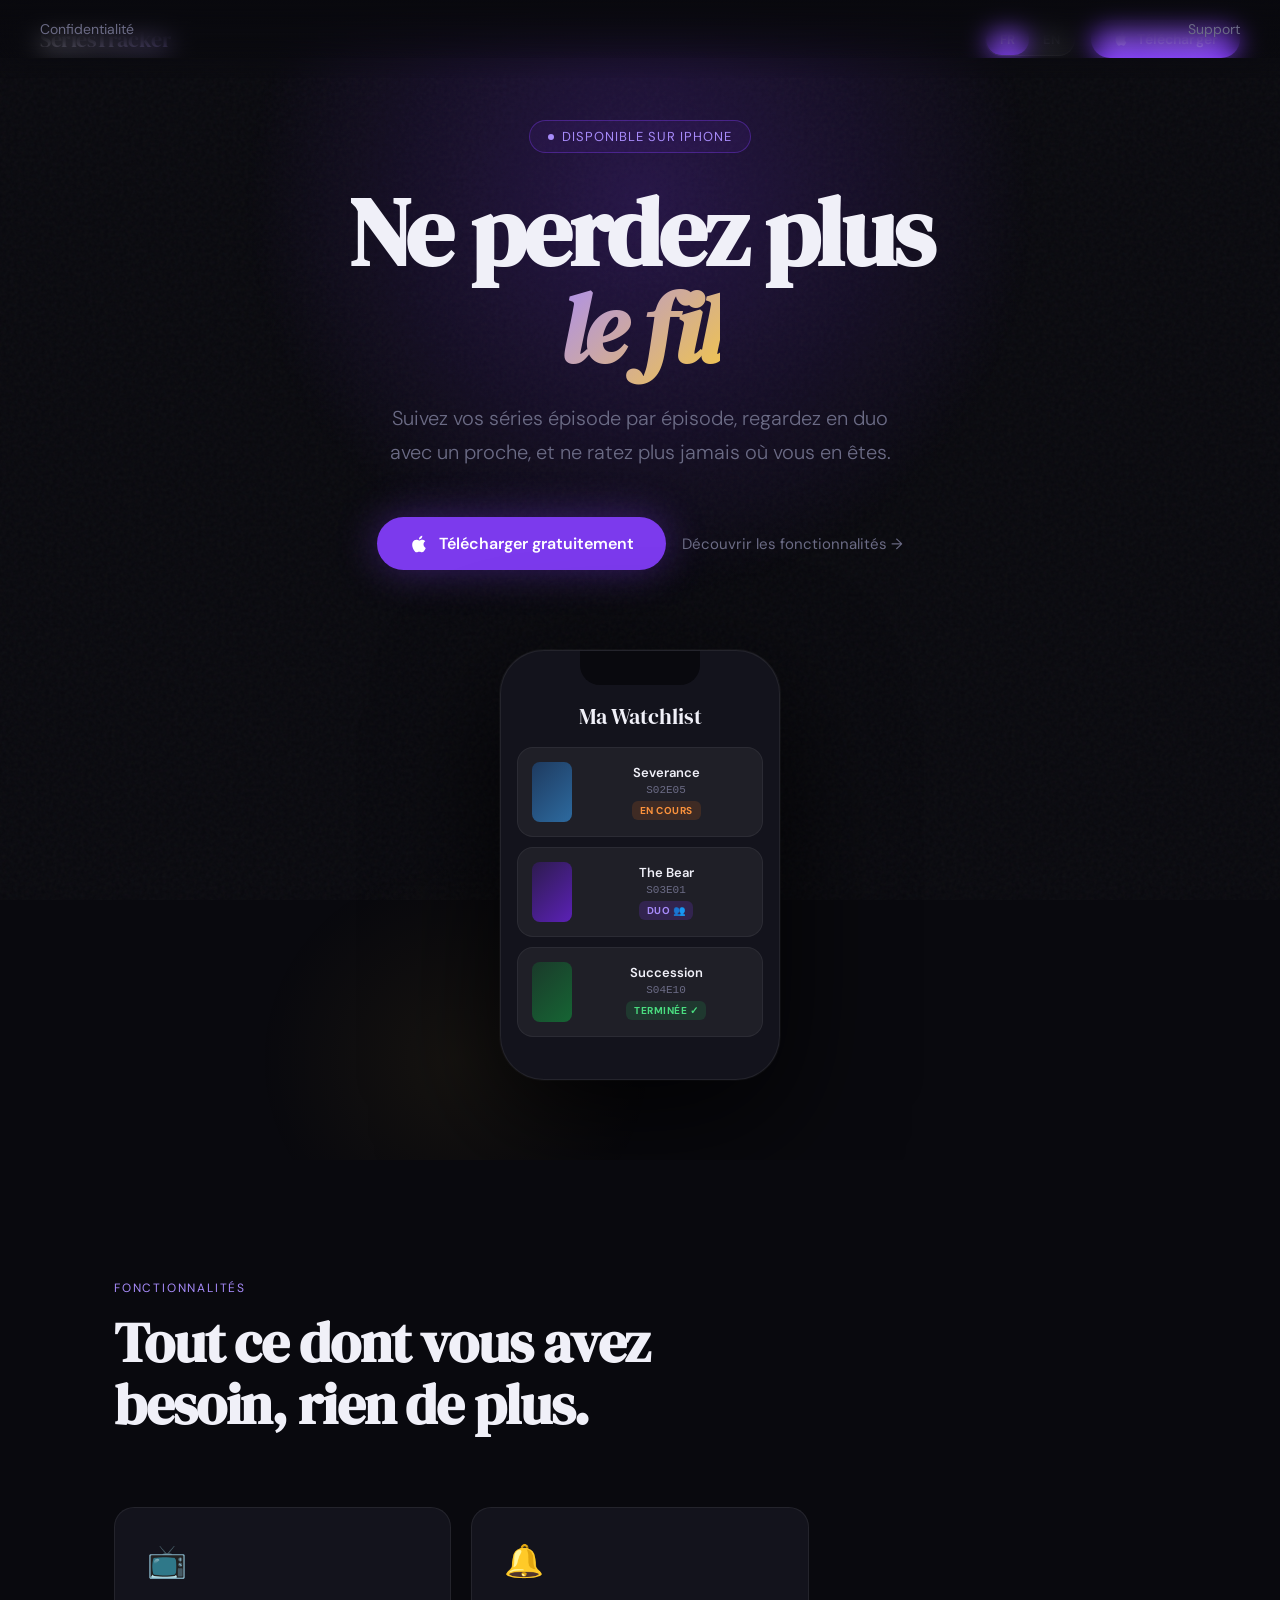
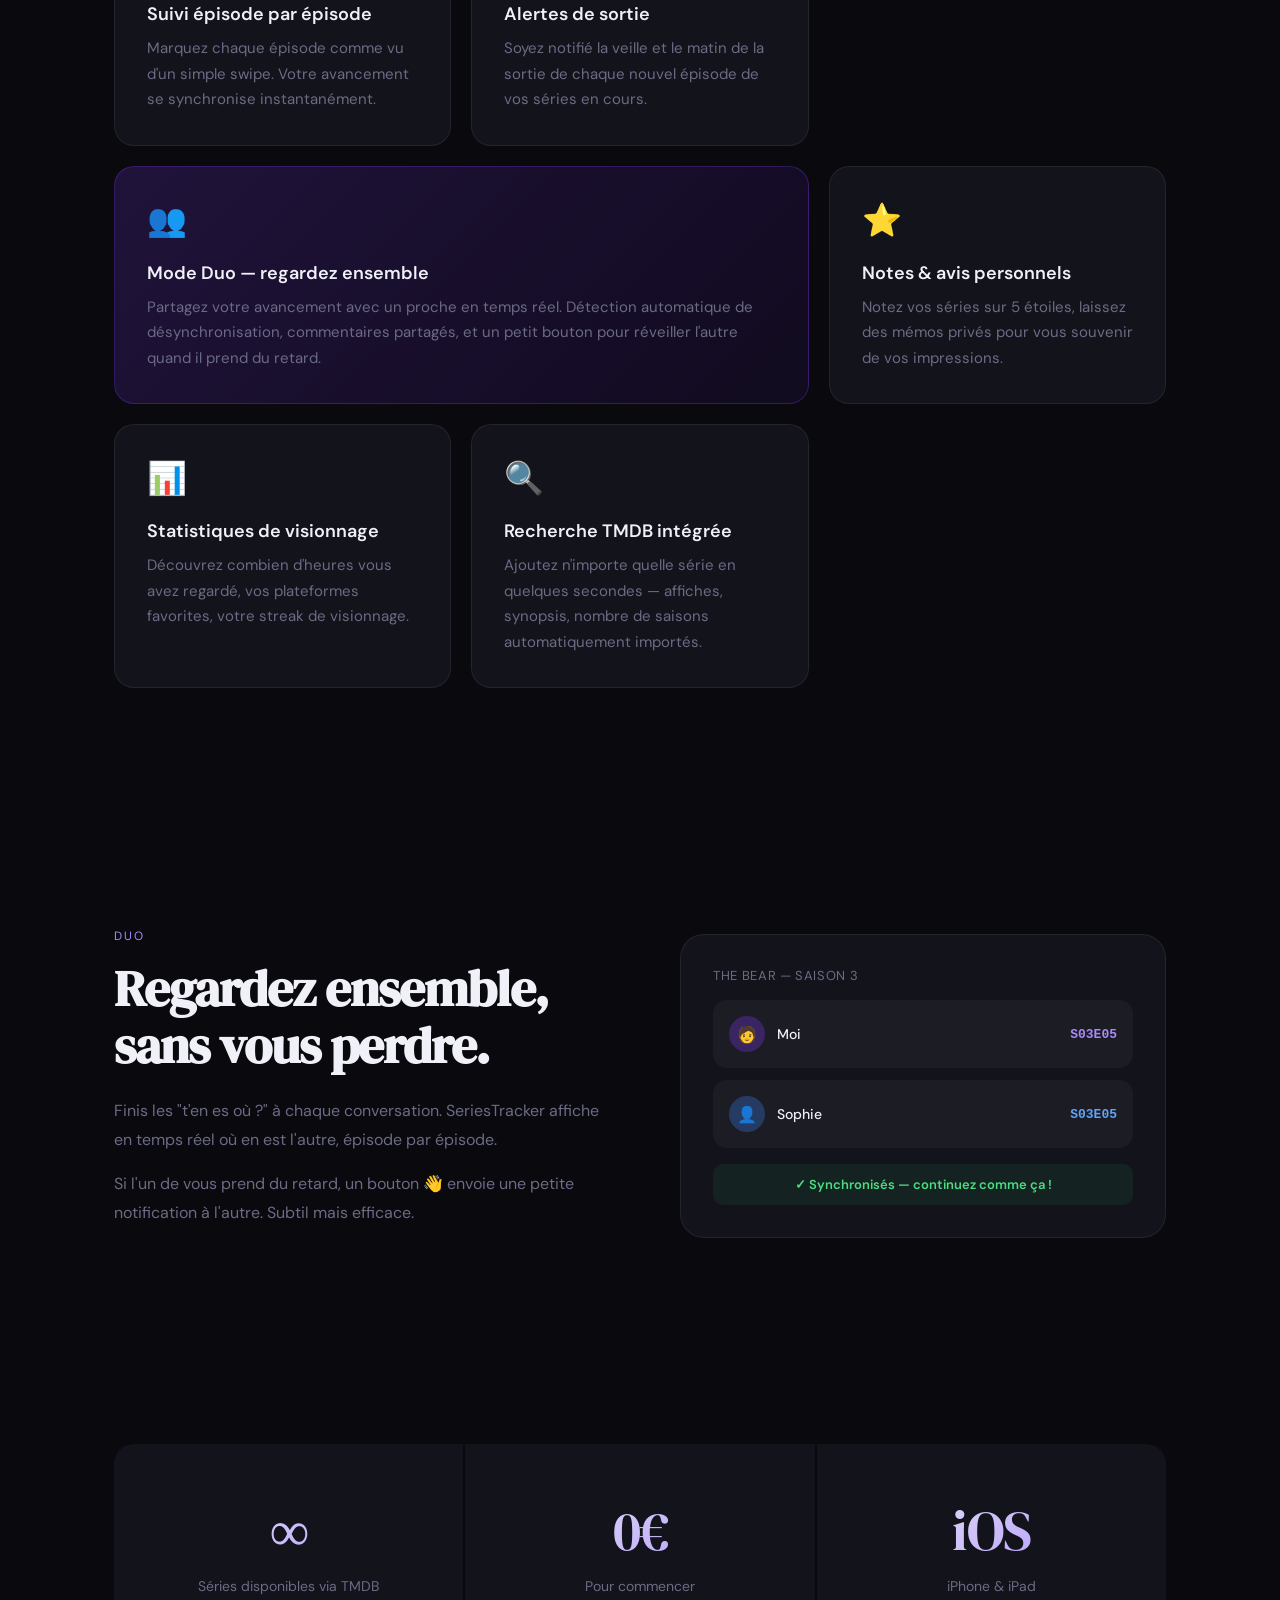
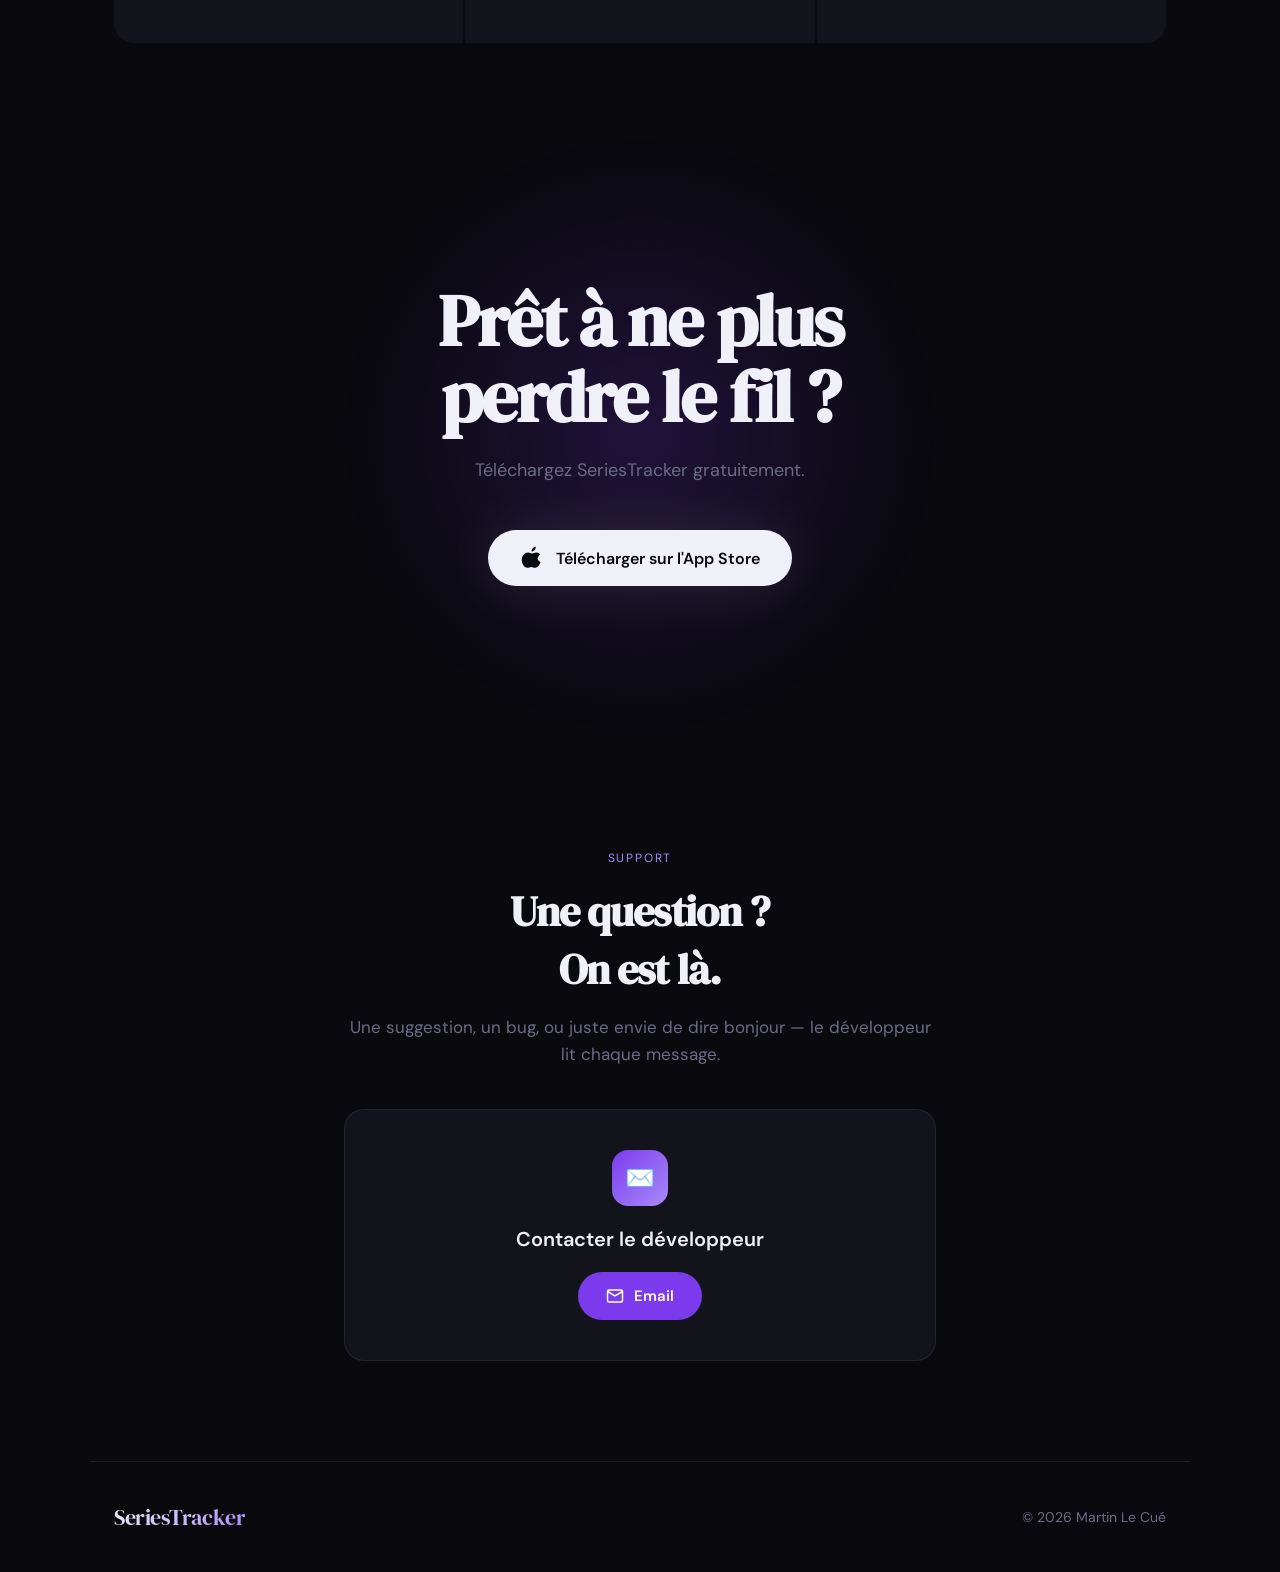
==== commit bbb527b3: "Change App Store link and button in landing page Updated the App Store link and button for SeriesTra" ====
--- a/landing-page.html
+++ b/landing-page.html
@@ -259,7 +259,7 @@
 .reveal.visible { opacity: 1; transform: translateY(0); }
 
 /* ── HIDDEN LANG ── */
-[data-lang] { display: none; }
+[data-en] { display: none; }
 </style>
 </head>
 <body>
@@ -462,7 +462,6 @@
   </div>
 </div>
 
-<!-- CTA -->
 <section class="cta-section" id="download">
   <div class="cta-glow"></div>
   <h2>
@@ -471,8 +470,14 @@
   </h2>
   <p data-fr>Téléchargez SeriesTracker gratuitement.</p>
   <p data-en>Download SeriesTracker for free.</p>
-  <a href="#" class="appstore-btn">
-    <svg viewBox="0 0 24 24" fill="currentColor"><path d="M18.71 19.5c-.83 1.24-1.71 2.45-3.05 2.47-1.34.03-1.77-.79-3.29-.79-1.53 0-2 .77-3.27.82-1.31.05-2.3-1.32-3.14-2.53C4.25 17 2.94 12.45 4.7 9.39c.87-1.52 2.43-2.48 4.12-2.51 1.28-.02 2.5.87 3.29.87.78 0 2.26-1.07 3.8-.91.65.03 2.47.26 3.64 1.98-.09.06-2.17 1.28-2.15 3.81.03 3.02 2.65 4.03 2.68 4.04-.03.07-.42 1.44-1.38 2.83M13 3.5c.73-.83 1.94-1.46 2.94-1.5.13 1.17-.34 2.35-1.04 3.19-.69.85-1.83 1.51-2.95 1.42-.15-1.15.41-2.35 1.05-3.11z"/></svg>
+  
+  <a href="https://apps.apple.com/us/app/seriestracker/id6760563773" 
+     class="appstore-btn" 
+     target="_blank" 
+     rel="noopener">
+    <svg viewBox="0 0 384 512" width="24" height="24" fill="currentColor">
+      <path d="M318.7 268.7c-.2-36.7 16.4-64.4 50-84.8-18.8-26.9-47.2-41.7-84.7-44.6-35.5-2.8-74.3 21.8-88.5 21.8-11.4 0-50-23.2-88.2-22.8-46.2 1.1-88.4 25.9-113.1 69.1-33.9 59.1-27.1 146.7 13.5 204.6 18.2 26 50.5 54 85.8 54 31.2 0 44.1-19.1 82.2-19.1 38.1 0 49.3 19.1 82.3 19.1 35.3 0 64.4-25.1 84.1-54.1 23.4-34.1 33-67.4 33.1-68.9-.8-.4-64.1-24.6-64.5-98.3zM249.1 84.4c15.4-18.6 25.9-44.1 23-70.4-23.4 1-47.4 15.7-64.1 35.3-14.8 17.3-27.7 43.1-24.1 68.7 25.9 2 48.9-14.4 65.2-33.6z"/>
+    </svg>
     <span data-fr>Télécharger sur l'App Store</span>
     <span data-en>Download on the App Store</span>
   </a>
@@ -513,14 +518,20 @@
 // ── LANG SWITCHER ──
 function setLang(lang) {
   document.documentElement.lang = lang;
-  document.querySelectorAll('[data-fr]').forEach(el => el.style.display = lang === 'fr' ? '' : 'none');
-  document.querySelectorAll('[data-en]').forEach(el => el.style.display = lang === 'en' ? '' : 'none');
+
+  document.querySelectorAll('[data-fr]').forEach(el => {
+    el.style.display = lang === 'fr' ? '' : 'none';
+  });
+  document.querySelectorAll('[data-en]').forEach(el => {
+    el.style.display = lang === 'en' ? '' : 'none';
+  });
+
   document.querySelectorAll('.lang-btn').forEach(btn => btn.classList.remove('active'));
   document.querySelector(`.lang-btn[onclick="setLang('${lang}')"]`).classList.add('active');
   localStorage.setItem('lang', lang);
 }
 
-// Init
+// Init — FR par défaut
 const savedLang = localStorage.getItem('lang') || 'fr';
 setLang(savedLang);
 
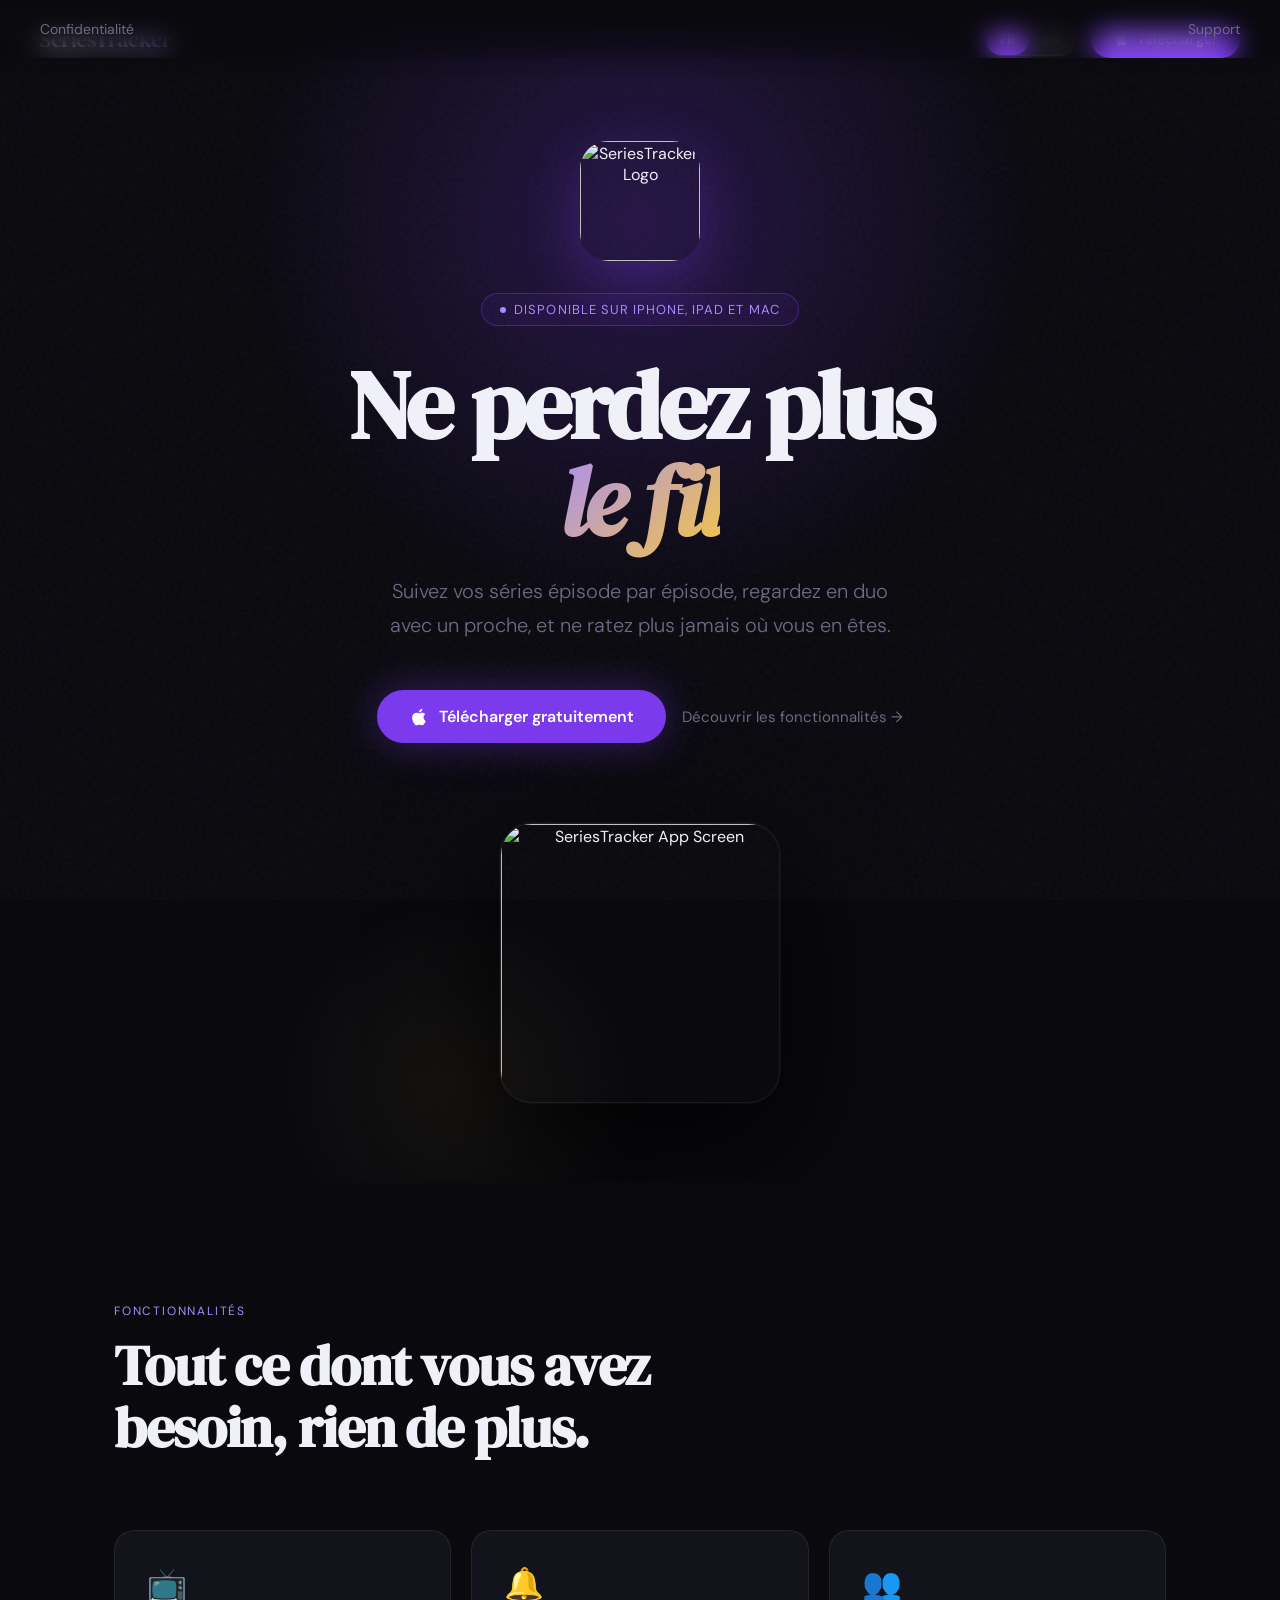
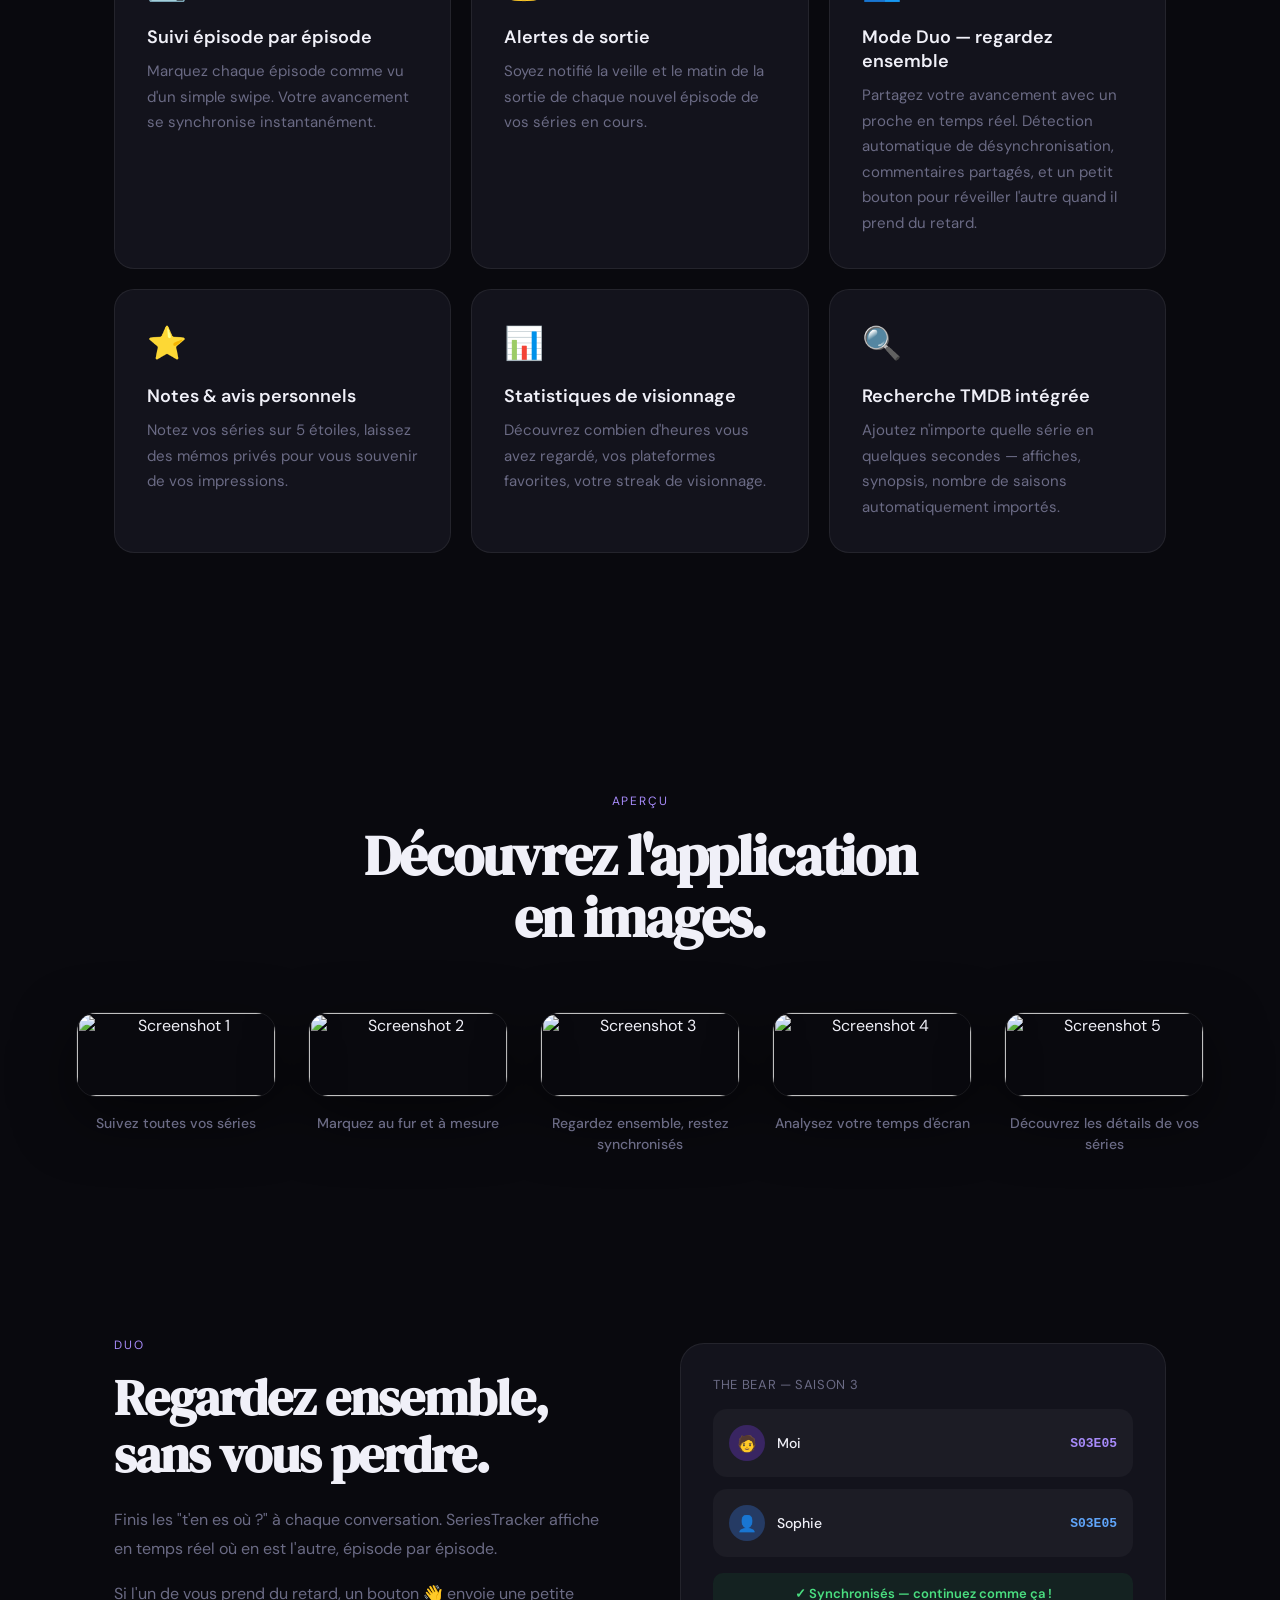
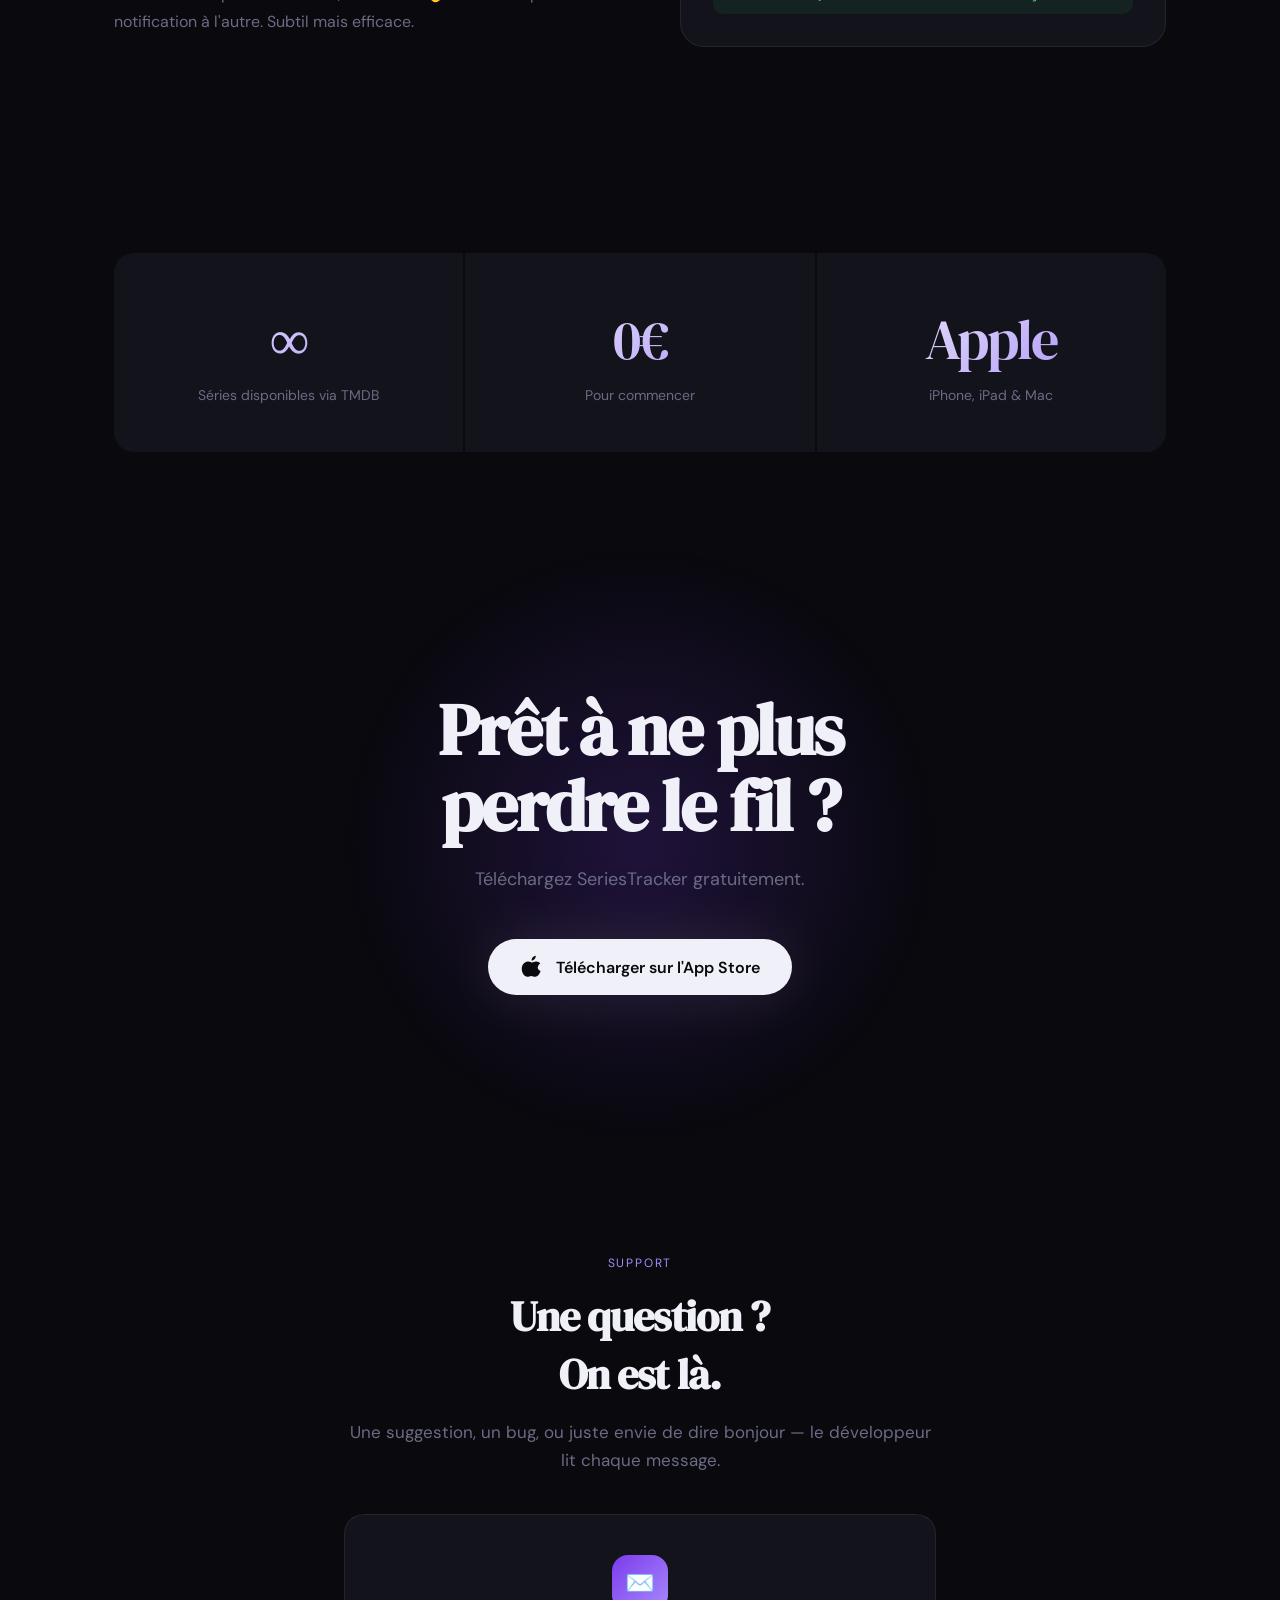
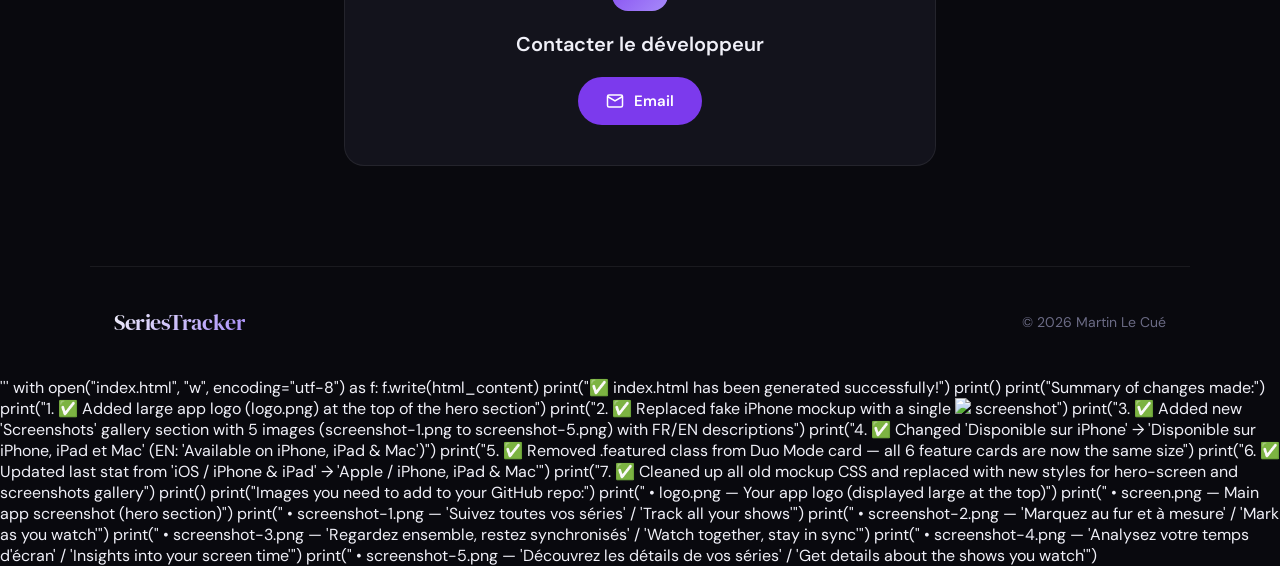
==== commit 1d2f1a39: "Revamp landing page with new hero and gallery sections Updated the landing page with a new hero sect" ====
--- a/landing-page.html
+++ b/landing-page.html
@@ -1,4 +1,4 @@
-<!DOCTYPE html>
+html_content = '''<!DOCTYPE html>
 <html lang="fr">
 <head>
 <meta charset="UTF-8">
@@ -96,6 +96,12 @@
   background: radial-gradient(circle, rgba(245,200,66,0.06) 0%, transparent 70%);
   pointer-events: none;
 }
+.hero-logo {
+  width: 120px; height: 120px; border-radius: 28px;
+  margin-bottom: 32px;
+  box-shadow: 0 20px 60px rgba(124,58,237,0.3);
+  animation: fadeUp 0.8s ease both;
+}
 .hero-eyebrow {
   display: inline-flex; align-items: center; gap: 8px;
   border: 1px solid rgba(124,58,237,0.4);
@@ -142,34 +148,58 @@
 }
 .btn-secondary:hover { color: var(--white); }
 
-/* ── MOCKUP ── */
-.mockup-wrap {
+/* ── HERO SCREEN ── */
+.hero-screen-wrap {
   position: relative; margin-top: 80px; width: 100%; max-width: 900px;
   animation: fadeUp 0.8s 0.4s ease both;
-}
-.mockup-screen {
-  width: 280px; background: var(--surface);
-  border-radius: 44px; border: 1px solid var(--border);
-  overflow: hidden; margin: 0 auto;
+  display: flex; justify-content: center;
+}
+.hero-screen {
+  width: 280px; max-width: 100%;
+  border-radius: 32px;
+  border: 1px solid var(--border);
   box-shadow: 0 40px 120px rgba(0,0,0,0.8), 0 0 0 1px rgba(255,255,255,0.05);
 }
-.mockup-notch { width: 120px; height: 34px; background: var(--ink); border-radius: 0 0 20px 20px; margin: 0 auto 16px; }
-.mockup-content { padding: 0 16px 32px; }
-.mockup-title { font-family: 'DM Serif Display', serif; font-size: 22px; margin-bottom: 16px; }
-.mockup-card {
-  background: rgba(255,255,255,0.05); border-radius: 16px;
-  padding: 14px; margin-bottom: 10px;
-  display: flex; align-items: center; gap: 12px;
-  border: 1px solid rgba(255,255,255,0.06);
-}
-.mockup-poster { width: 40px; height: 60px; border-radius: 8px; flex-shrink: 0; }
-.mockup-info { flex: 1; min-width: 0; }
-.mockup-series-title { font-size: 13px; font-weight: 600; white-space: nowrap; overflow: hidden; text-overflow: ellipsis; }
-.mockup-ep { font-size: 11px; color: var(--muted); font-family: monospace; margin-top: 3px; }
-.mockup-tag { font-size: 10px; font-weight: 700; letter-spacing: 0.05em; padding: 3px 8px; border-radius: 6px; margin-top: 5px; display: inline-block; }
-.tag-green { background: rgba(34,197,94,0.15); color: #4ade80; }
-.tag-purple { background: rgba(124,58,237,0.2); color: var(--purple-light); }
-.tag-orange { background: rgba(249,115,22,0.15); color: #fb923c; }
+
+/* ── SCREENSHOTS GALLERY ── */
+.screenshots-section {
+  padding: 120px 24px; max-width: 1200px; margin: 0 auto;
+}
+.screenshots-header {
+  text-align: center; margin-bottom: 64px;
+}
+.screenshots-header h2 {
+  font-family: 'DM Serif Display', serif;
+  font-size: clamp(36px, 5vw, 56px);
+  letter-spacing: -0.02em; line-height: 1.1;
+}
+.screenshots-row {
+  display: flex; gap: 32px; justify-content: center; flex-wrap: wrap;
+}
+.screenshot-card {
+  width: 200px; flex-shrink: 0; text-align: center;
+}
+.screenshot-card img {
+  width: 100%; border-radius: 20px;
+  border: 1px solid var(--border);
+  box-shadow: 0 20px 60px rgba(0,0,0,0.5);
+  transition: transform 0.3s;
+}
+.screenshot-card img:hover {
+  transform: translateY(-6px);
+}
+.screenshot-card p {
+  margin-top: 16px; font-size: 14px; font-weight: 500;
+  color: var(--muted); line-height: 1.5;
+}
+@media (max-width: 768px) {
+  .screenshots-row {
+    flex-wrap: nowrap; justify-content: flex-start;
+    overflow-x: auto; scroll-snap-type: x mandatory;
+    padding-bottom: 16px; -webkit-overflow-scrolling: touch;
+  }
+  .screenshot-card { scroll-snap-align: center; min-width: 180px; }
+}
 
 /* ── FEATURES ── */
 .features { padding: 120px 24px; max-width: 1100px; margin: 0 auto; }
@@ -193,11 +223,6 @@
 .feature-icon { font-size: 32px; margin-bottom: 20px; display: block; }
 .feature-card h3 { font-size: 18px; font-weight: 600; margin-bottom: 10px; }
 .feature-card p { color: var(--muted); font-size: 15px; line-height: 1.7; }
-.feature-card.featured {
-  background: linear-gradient(135deg, rgba(124,58,237,0.2), rgba(91,33,182,0.1));
-  border-color: rgba(124,58,237,0.3); grid-column: span 2;
-}
-@media (max-width: 700px) { .feature-card.featured { grid-column: span 1; } }
 
 /* ── DUO ── */
 .duo-section { padding: 120px 24px; max-width: 1100px; margin: 0 auto; display: grid; grid-template-columns: 1fr 1fr; gap: 80px; align-items: center; }
@@ -283,10 +308,11 @@
 <section class="hero">
   <div class="hero-glow"></div>
   <div class="hero-glow-2"></div>
+  <img src="logo.png" alt="SeriesTracker Logo" class="hero-logo">
   <div class="hero-eyebrow">
     <span class="dot"></span>
-    <span data-fr>Disponible sur iPhone</span>
-    <span data-en>Available on iPhone</span>
+    <span data-fr>Disponible sur iPhone, iPad et Mac</span>
+    <span data-en>Available on iPhone, iPad &amp; Mac</span>
   </div>
   <h1>
     <span data-fr>Ne perdez plus<br><em>le fil</em></span>
@@ -307,40 +333,8 @@
       <span data-en>Explore features →</span>
     </a>
   </div>
-  <div class="mockup-wrap">
-    <div class="mockup-screen">
-      <div class="mockup-notch"></div>
-      <div class="mockup-content">
-        <div class="mockup-title" data-fr>Ma Watchlist</div>
-        <div class="mockup-title" data-en>My Watchlist</div>
-        <div class="mockup-card">
-          <div class="mockup-poster" style="background: linear-gradient(135deg, #1e3a5f, #2d6a9f);"></div>
-          <div class="mockup-info">
-            <div class="mockup-series-title">Severance</div>
-            <div class="mockup-ep">S02E05</div>
-            <span class="mockup-tag tag-orange" data-fr>EN COURS</span>
-            <span class="mockup-tag tag-orange" data-en>WATCHING</span>
-          </div>
-        </div>
-        <div class="mockup-card">
-          <div class="mockup-poster" style="background: linear-gradient(135deg, #2d1b4e, #5b21b6);"></div>
-          <div class="mockup-info">
-            <div class="mockup-series-title">The Bear</div>
-            <div class="mockup-ep">S03E01</div>
-            <span class="mockup-tag tag-purple">DUO 👥</span>
-          </div>
-        </div>
-        <div class="mockup-card">
-          <div class="mockup-poster" style="background: linear-gradient(135deg, #1a3a2a, #166534);"></div>
-          <div class="mockup-info">
-            <div class="mockup-series-title">Succession</div>
-            <div class="mockup-ep">S04E10</div>
-            <span class="mockup-tag tag-green" data-fr>TERMINÉE ✓</span>
-            <span class="mockup-tag tag-green" data-en>COMPLETED ✓</span>
-          </div>
-        </div>
-      </div>
-    </div>
+  <div class="hero-screen-wrap">
+    <img src="screen.png" alt="SeriesTracker App Screen" class="hero-screen">
   </div>
 </section>
 
@@ -369,7 +363,7 @@
       <p data-fr>Soyez notifié la veille et le matin de la sortie de chaque nouvel épisode de vos séries en cours.</p>
       <p data-en>Get notified the evening before and morning of every new episode release for shows you follow.</p>
     </div>
-    <div class="feature-card featured reveal">
+    <div class="feature-card reveal">
       <span class="feature-icon">👥</span>
       <h3 data-fr>Mode Duo — regardez ensemble</h3>
       <h3 data-en>Duo Mode — watch together</h3>
@@ -378,8 +372,8 @@
     </div>
     <div class="feature-card reveal">
       <span class="feature-icon">⭐️</span>
-      <h3 data-fr>Notes & avis personnels</h3>
-      <h3 data-en>Personal notes & ratings</h3>
+      <h3 data-fr>Notes &amp; avis personnels</h3>
+      <h3 data-en>Personal notes &amp; ratings</h3>
       <p data-fr>Notez vos séries sur 5 étoiles, laissez des mémos privés pour vous souvenir de vos impressions.</p>
       <p data-en>Rate your shows out of 5 stars, leave private memos to remember your impressions.</p>
     </div>
@@ -396,6 +390,45 @@
       <h3 data-en>Built-in TMDB search</h3>
       <p data-fr>Ajoutez n'importe quelle série en quelques secondes — affiches, synopsis, nombre de saisons automatiquement importés.</p>
       <p data-en>Add any show in seconds — posters, synopsis, and season count automatically imported.</p>
+    </div>
+  </div>
+</section>
+
+<!-- SCREENSHOTS -->
+<section class="screenshots-section" id="screenshots">
+  <div class="screenshots-header reveal">
+    <span class="section-label" data-fr>Aperçu</span>
+    <span class="section-label" data-en>Preview</span>
+    <h2>
+      <span data-fr>Découvrez l'application<br>en images.</span>
+      <span data-en>See the app<br>in action.</span>
+    </h2>
+  </div>
+  <div class="screenshots-row">
+    <div class="screenshot-card reveal">
+      <img src="screenshot-1.png" alt="Screenshot 1">
+      <p data-fr>Suivez toutes vos séries</p>
+      <p data-en>Track all your shows</p>
+    </div>
+    <div class="screenshot-card reveal">
+      <img src="screenshot-2.png" alt="Screenshot 2">
+      <p data-fr>Marquez au fur et à mesure</p>
+      <p data-en>Mark as you watch</p>
+    </div>
+    <div class="screenshot-card reveal">
+      <img src="screenshot-3.png" alt="Screenshot 3">
+      <p data-fr>Regardez ensemble, restez synchronisés</p>
+      <p data-en>Watch together, stay in sync</p>
+    </div>
+    <div class="screenshot-card reveal">
+      <img src="screenshot-4.png" alt="Screenshot 4">
+      <p data-fr>Analysez votre temps d'écran</p>
+      <p data-en>Insights into your screen time</p>
+    </div>
+    <div class="screenshot-card reveal">
+      <img src="screenshot-5.png" alt="Screenshot 5">
+      <p data-fr>Découvrez les détails de vos séries</p>
+      <p data-en>Get details about the shows you watch</p>
     </div>
   </div>
 </section>
@@ -457,8 +490,8 @@
     <div class="stat-label" data-en>To get started</div>
   </div>
   <div class="stat">
-    <span class="stat-num">iOS</span>
-    <div class="stat-label">iPhone & iPad</div>
+    <span class="stat-num">Apple</span>
+    <div class="stat-label">iPhone, iPad &amp; Mac</div>
   </div>
 </div>
 
@@ -546,4 +579,28 @@
 document.querySelectorAll('.reveal').forEach(el => observer.observe(el));
 </script>
 </body>
-</html>
+</html>'''
+
+with open("index.html", "w", encoding="utf-8") as f:
+    f.write(html_content)
+
+print("✅ index.html has been generated successfully!")
+print()
+print("Summary of changes made:")
+print("1. ✅ Added large app logo (logo.png) at the top of the hero section")
+print("2. ✅ Replaced fake iPhone mockup with a single <img src=\"screen.png\"> screenshot")
+print("3. ✅ Added new 'Screenshots' gallery section with 5 images (screenshot-1.png to screenshot-5.png) with FR/EN descriptions")
+print("4. ✅ Changed 'Disponible sur iPhone' → 'Disponible sur iPhone, iPad et Mac' (EN: 'Available on iPhone, iPad & Mac')")
+print("5. ✅ Removed .featured class from Duo Mode card — all 6 feature cards are now the same size")
+print("6. ✅ Updated last stat from 'iOS / iPhone & iPad' → 'Apple / iPhone, iPad & Mac'")
+print("7. ✅ Cleaned up all old mockup CSS and replaced with new styles for hero-screen and screenshots gallery")
+print()
+print("Images you need to add to your GitHub repo:")
+print("  • logo.png — Your app logo (displayed large at the top)")
+print("  • screen.png — Main app screenshot (hero section)")
+print("  • screenshot-1.png — 'Suivez toutes vos séries' / 'Track all your shows'")
+print("  • screenshot-2.png — 'Marquez au fur et à mesure' / 'Mark as you watch'")
+print("  • screenshot-3.png — 'Regardez ensemble, restez synchronisés' / 'Watch together, stay in sync'")
+print("  • screenshot-4.png — 'Analysez votre temps d'écran' / 'Insights into your screen time'")
+print("  • screenshot-5.png — 'Découvrez les détails de vos séries' / 'Get details about the shows you watch'")
+
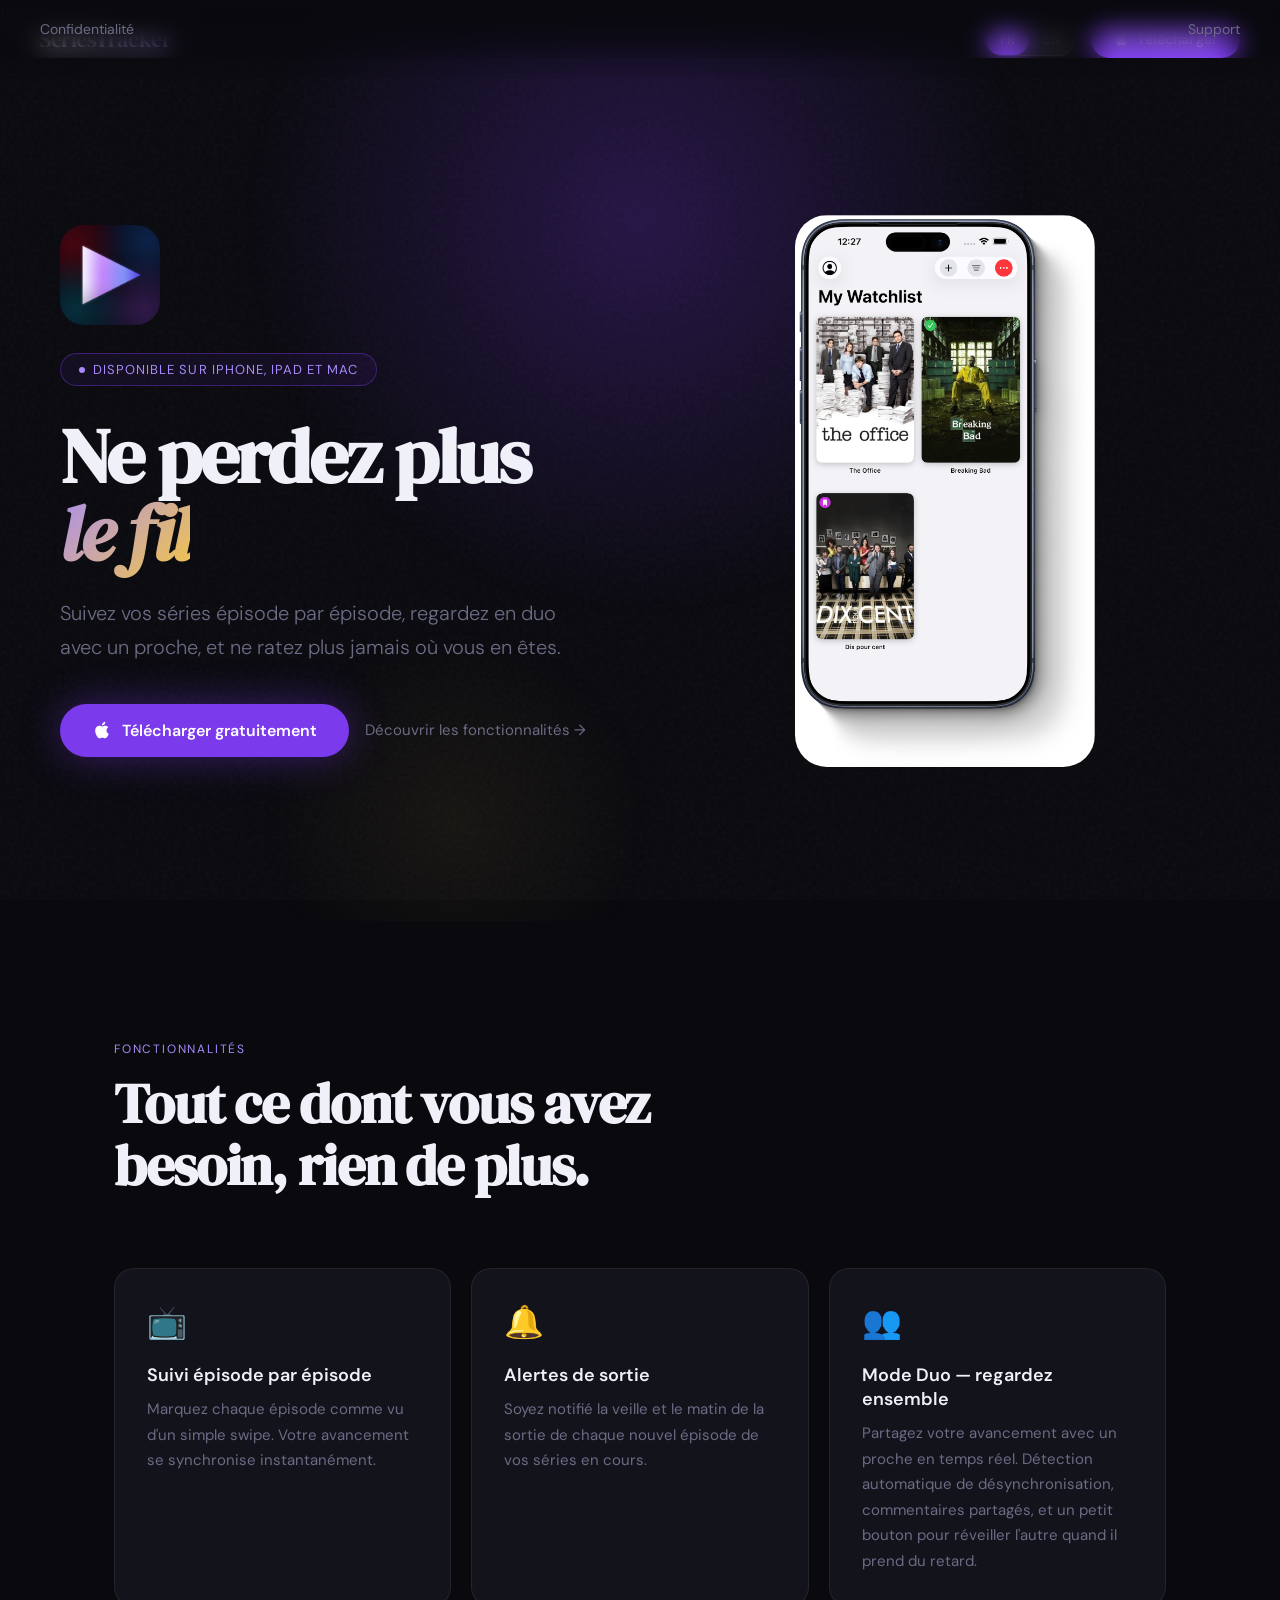
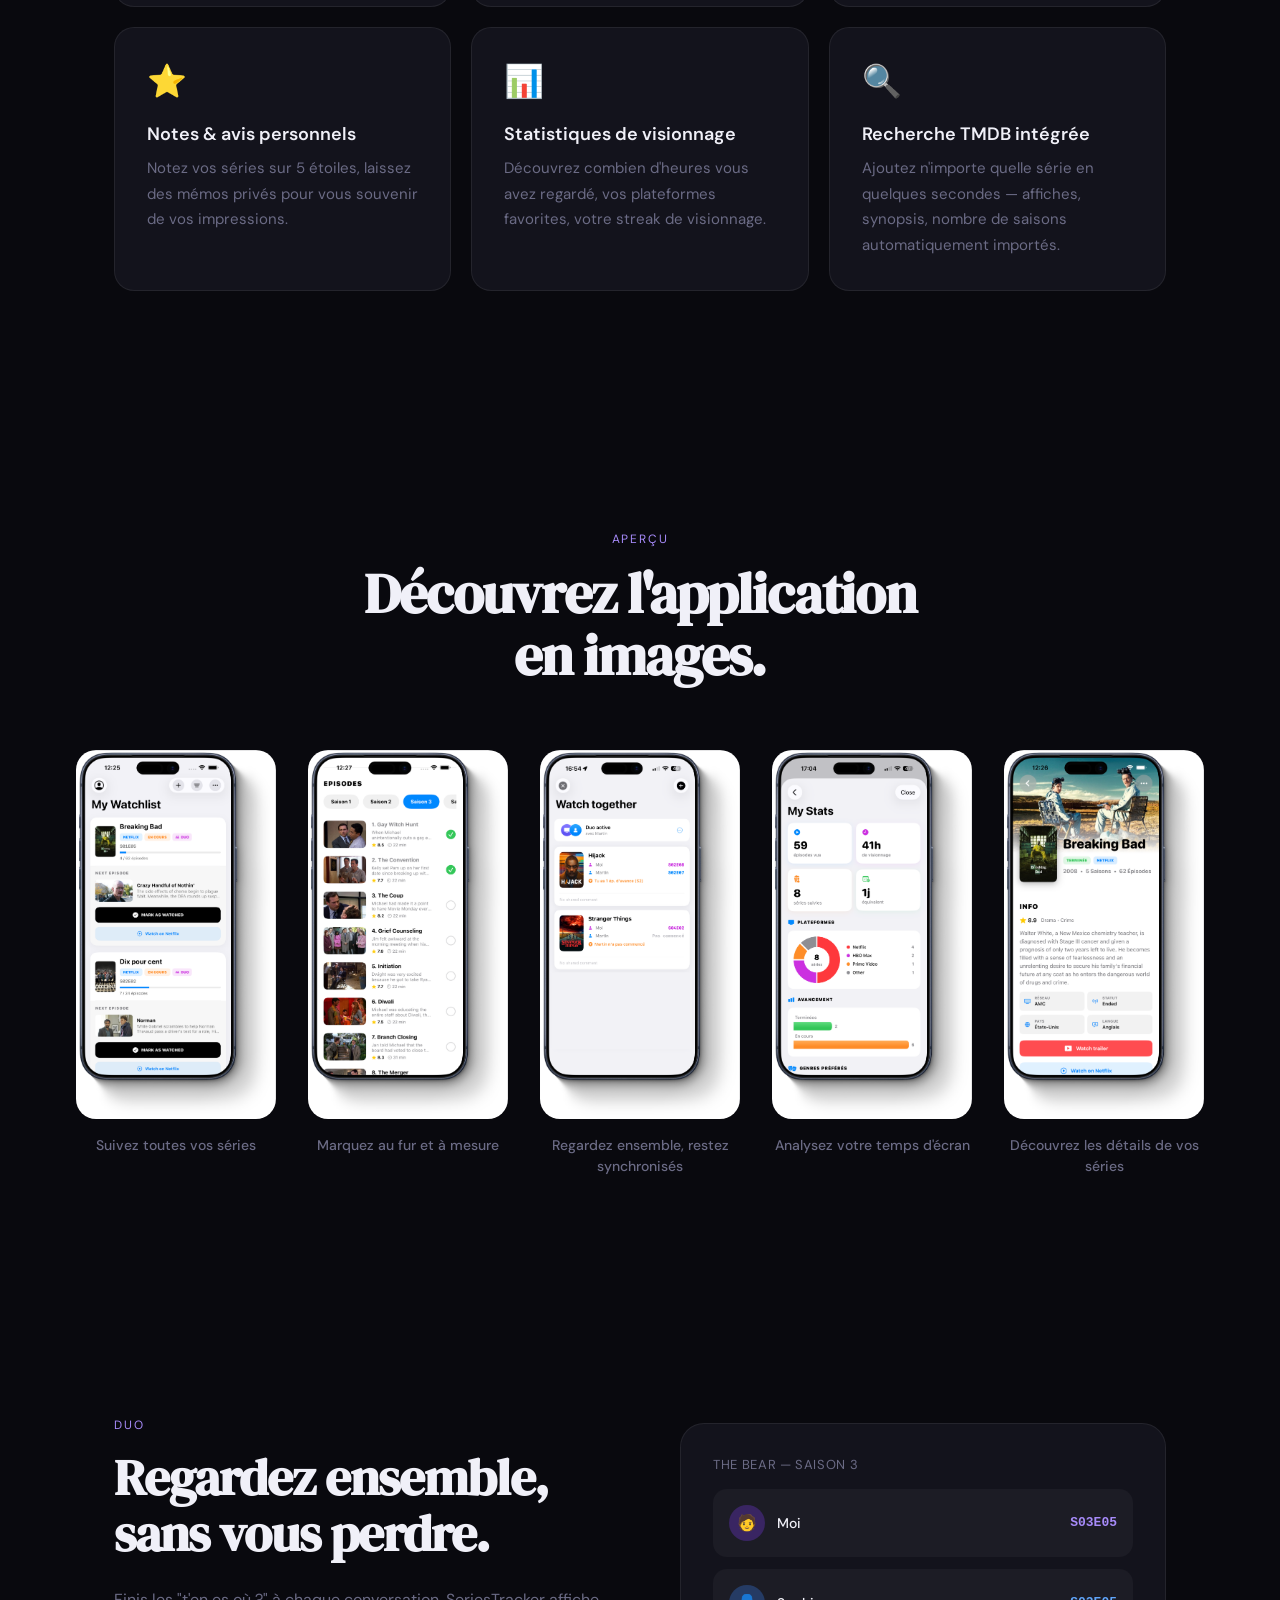
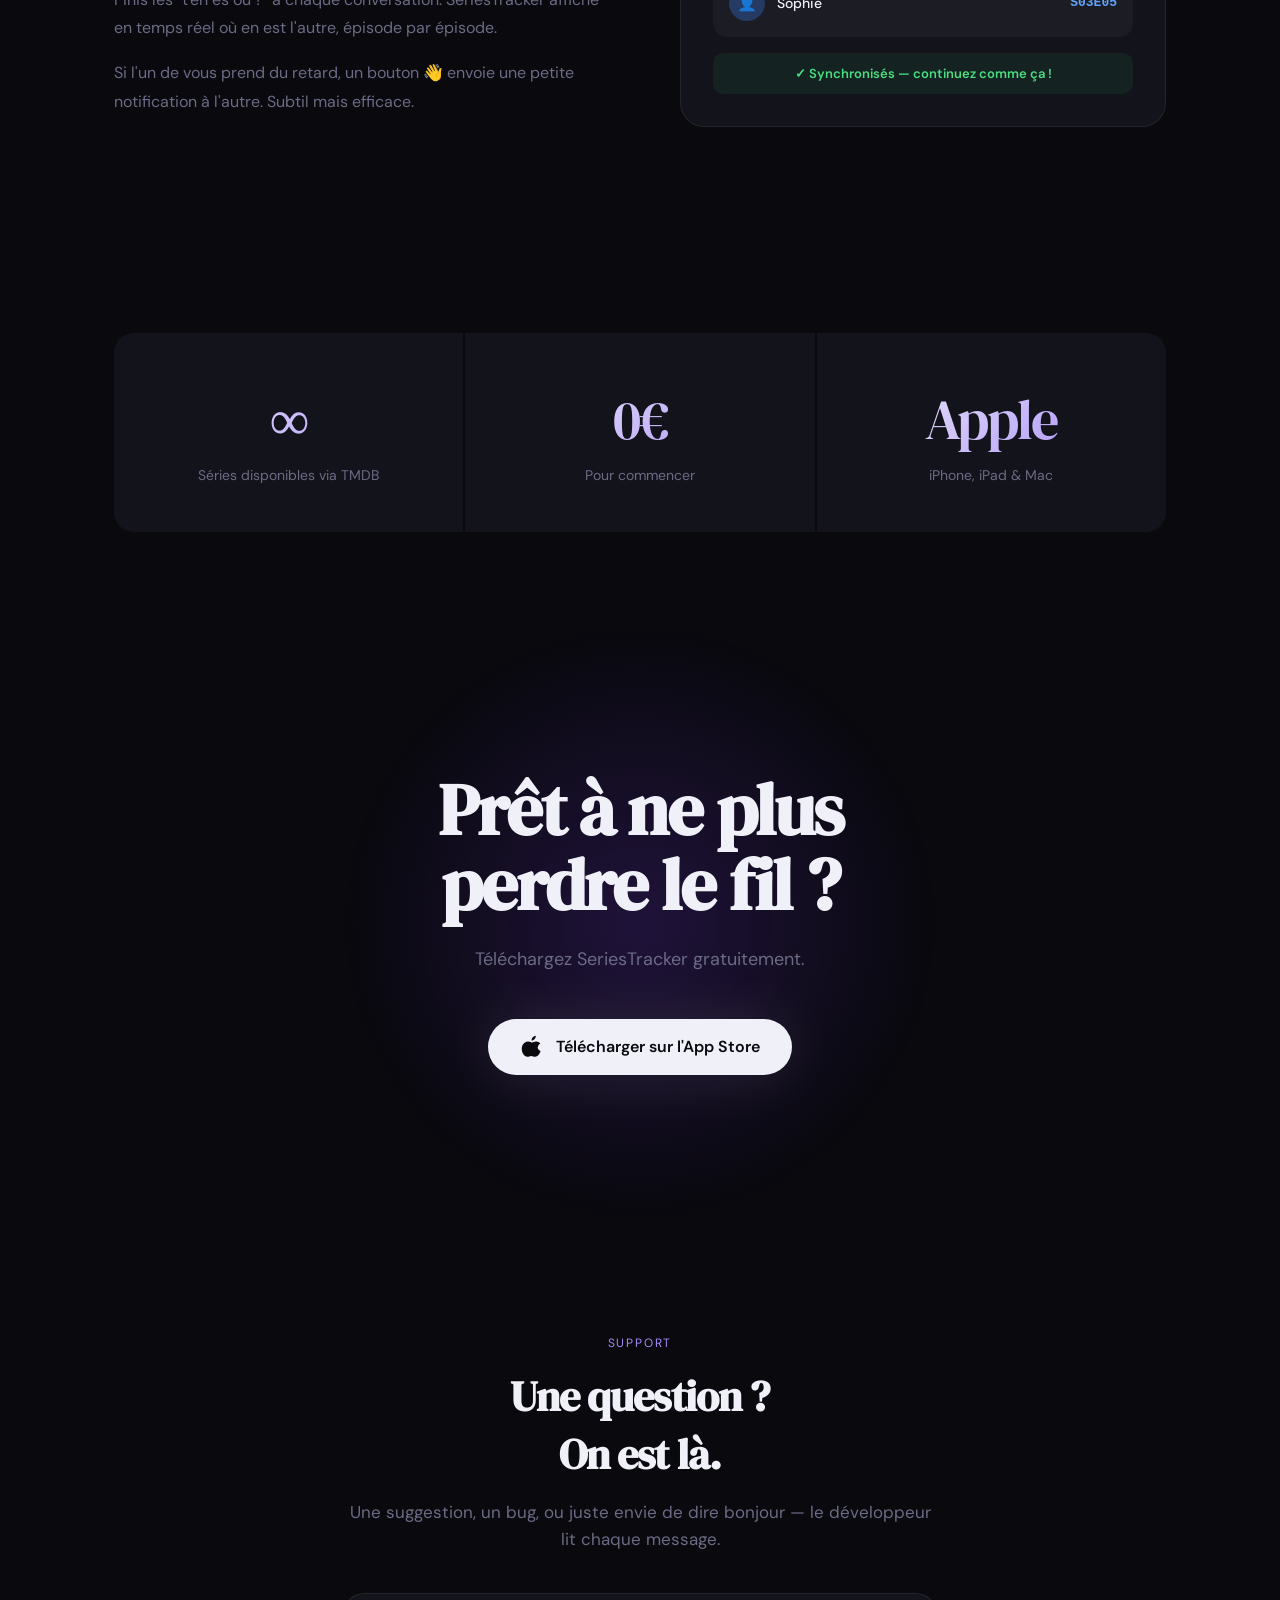
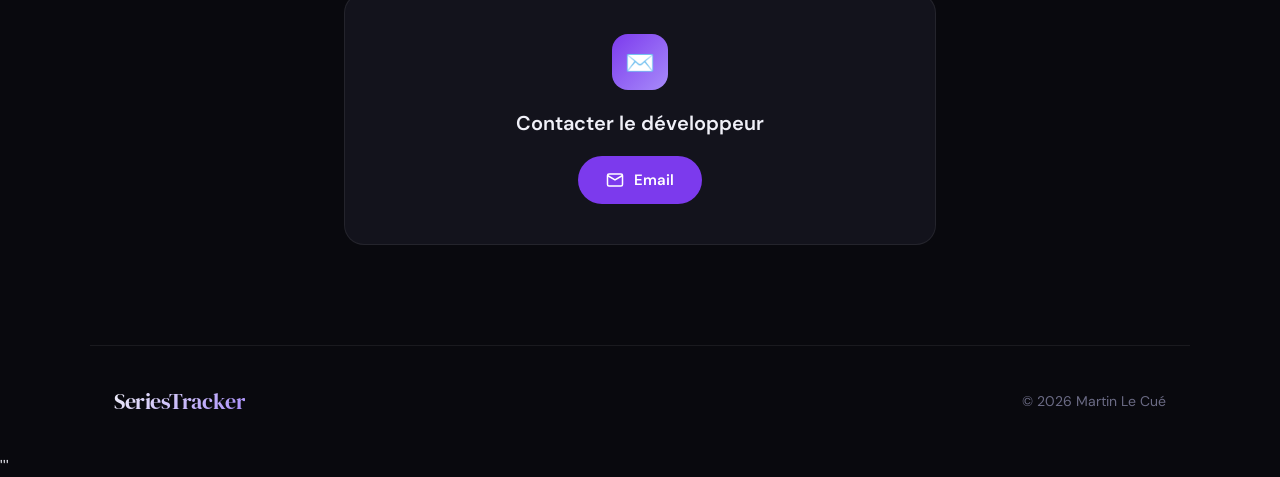
==== commit 42d3941a: "Refactor hero section styles and layout Updated hero section styles and layout, including adjustment" ====
--- a/landing-page.html
+++ b/landing-page.html
@@ -79,9 +79,8 @@
 /* ── HERO ── */
 .hero {
   position: relative; min-height: 100vh;
-  display: flex; flex-direction: column;
-  align-items: center; justify-content: center;
-  text-align: center; padding: 120px 24px 80px;
+  display: flex; align-items: center; justify-content: center;
+  padding: 120px 60px 80px;
   overflow: hidden;
 }
 .hero-glow {
@@ -96,10 +95,19 @@
   background: radial-gradient(circle, rgba(245,200,66,0.06) 0%, transparent 70%);
   pointer-events: none;
 }
+.hero-inner {
+  position: relative; z-index: 1;
+  display: grid; grid-template-columns: 1fr 1fr;
+  gap: 60px; align-items: center;
+  max-width: 1200px; width: 100%; margin: 0 auto;
+}
+.hero-text {
+  display: flex; flex-direction: column; align-items: flex-start;
+  text-align: left;
+}
 .hero-logo {
-  width: 120px; height: 120px; border-radius: 28px;
-  margin-bottom: 32px;
-  box-shadow: 0 20px 60px rgba(124,58,237,0.3);
+  width: 100px; height: 100px; border-radius: 24px;
+  margin-bottom: 28px;
   animation: fadeUp 0.8s ease both;
 }
 .hero-eyebrow {
@@ -115,7 +123,7 @@
 .dot { width: 6px; height: 6px; background: var(--purple-light); border-radius: 50%; animation: pulse 2s infinite; }
 .hero h1 {
   font-family: 'DM Serif Display', serif;
-  font-size: clamp(48px, 8vw, 96px);
+  font-size: clamp(42px, 6vw, 80px);
   line-height: 1.0; letter-spacing: -0.03em;
   margin-bottom: 24px;
   animation: fadeUp 0.8s 0.1s ease both;
@@ -126,12 +134,12 @@
   -webkit-background-clip: text; -webkit-text-fill-color: transparent;
 }
 .hero-sub {
-  font-size: clamp(16px, 2vw, 20px); color: var(--muted);
-  max-width: 520px; line-height: 1.7; margin-bottom: 48px; font-weight: 300;
+  font-size: clamp(16px, 1.8vw, 20px); color: var(--muted);
+  max-width: 520px; line-height: 1.7; margin-bottom: 40px; font-weight: 300;
   animation: fadeUp 0.8s 0.2s ease both;
 }
 .hero-actions {
-  display: flex; gap: 16px; align-items: center; flex-wrap: wrap; justify-content: center;
+  display: flex; gap: 16px; align-items: center; flex-wrap: wrap;
   animation: fadeUp 0.8s 0.3s ease both;
 }
 .btn-primary {
@@ -150,15 +158,23 @@
 
 /* ── HERO SCREEN ── */
 .hero-screen-wrap {
-  position: relative; margin-top: 80px; width: 100%; max-width: 900px;
+  display: flex; justify-content: center; align-items: center;
   animation: fadeUp 0.8s 0.4s ease both;
-  display: flex; justify-content: center;
 }
 .hero-screen {
-  width: 280px; max-width: 100%;
+  width: 300px; max-width: 100%;
   border-radius: 32px;
-  border: 1px solid var(--border);
-  box-shadow: 0 40px 120px rgba(0,0,0,0.8), 0 0 0 1px rgba(255,255,255,0.05);
+}
+
+@media (max-width: 768px) {
+  .hero { padding: 120px 24px 80px; }
+  .hero-inner {
+    grid-template-columns: 1fr; text-align: center;
+  }
+  .hero-text { align-items: center; text-align: center; }
+  .hero-actions { justify-content: center; }
+  .hero-screen-wrap { order: 2; }
+  .hero-screen { width: 260px; }
 }
 
 /* ── SCREENSHOTS GALLERY ── */
@@ -181,8 +197,6 @@
 }
 .screenshot-card img {
   width: 100%; border-radius: 20px;
-  border: 1px solid var(--border);
-  box-shadow: 0 20px 60px rgba(0,0,0,0.5);
   transition: transform 0.3s;
 }
 .screenshot-card img:hover {
@@ -308,33 +322,37 @@
 <section class="hero">
   <div class="hero-glow"></div>
   <div class="hero-glow-2"></div>
-  <img src="logo.png" alt="SeriesTracker Logo" class="hero-logo">
-  <div class="hero-eyebrow">
-    <span class="dot"></span>
-    <span data-fr>Disponible sur iPhone, iPad et Mac</span>
-    <span data-en>Available on iPhone, iPad &amp; Mac</span>
-  </div>
-  <h1>
-    <span data-fr>Ne perdez plus<br><em>le fil</em></span>
-    <span data-en>Never lose<br><em>the thread</em></span>
-  </h1>
-  <p class="hero-sub">
-    <span data-fr>Suivez vos séries épisode par épisode, regardez en duo avec un proche, et ne ratez plus jamais où vous en êtes.</span>
-    <span data-en>Track your shows episode by episode, watch together with someone close, and never lose track of where you left off.</span>
-  </p>
-  <div class="hero-actions">
-    <a href="#download" class="btn-primary">
-      <svg width="20" height="20" viewBox="0 0 24 24" fill="currentColor"><path d="M18.71 19.5c-.83 1.24-1.71 2.45-3.05 2.47-1.34.03-1.77-.79-3.29-.79-1.53 0-2 .77-3.27.82-1.31.05-2.3-1.32-3.14-2.53C4.25 17 2.94 12.45 4.7 9.39c.87-1.52 2.43-2.48 4.12-2.51 1.28-.02 2.5.87 3.29.87.78 0 2.26-1.07 3.8-.91.65.03 2.47.26 3.64 1.98-.09.06-2.17 1.28-2.15 3.81.03 3.02 2.65 4.03 2.68 4.04-.03.07-.42 1.44-1.38 2.83M13 3.5c.73-.83 1.94-1.46 2.94-1.5.13 1.17-.34 2.35-1.04 3.19-.69.85-1.83 1.51-2.95 1.42-.15-1.15.41-2.35 1.05-3.11z"/></svg>
-      <span data-fr>Télécharger gratuitement</span>
-      <span data-en>Download for free</span>
-    </a>
-    <a href="#features" class="btn-secondary">
-      <span data-fr>Découvrir les fonctionnalités →</span>
-      <span data-en>Explore features →</span>
-    </a>
-  </div>
-  <div class="hero-screen-wrap">
-    <img src="screen.png" alt="SeriesTracker App Screen" class="hero-screen">
+  <div class="hero-inner">
+    <div class="hero-text">
+      <img src="logo.png" alt="SeriesTracker Logo" class="hero-logo">
+      <div class="hero-eyebrow">
+        <span class="dot"></span>
+        <span data-fr>Disponible sur iPhone, iPad et Mac</span>
+        <span data-en>Available on iPhone, iPad &amp; Mac</span>
+      </div>
+      <h1>
+        <span data-fr>Ne perdez plus<br><em>le fil</em></span>
+        <span data-en>Never lose<br><em>the thread</em></span>
+      </h1>
+      <p class="hero-sub">
+        <span data-fr>Suivez vos séries épisode par épisode, regardez en duo avec un proche, et ne ratez plus jamais où vous en êtes.</span>
+        <span data-en>Track your shows episode by episode, watch together with someone close, and never lose track of where you left off.</span>
+      </p>
+      <div class="hero-actions">
+        <a href="#download" class="btn-primary">
+          <svg width="20" height="20" viewBox="0 0 24 24" fill="currentColor"><path d="M18.71 19.5c-.83 1.24-1.71 2.45-3.05 2.47-1.34.03-1.77-.79-3.29-.79-1.53 0-2 .77-3.27.82-1.31.05-2.3-1.32-3.14-2.53C4.25 17 2.94 12.45 4.7 9.39c.87-1.52 2.43-2.48 4.12-2.51 1.28-.02 2.5.87 3.29.87.78 0 2.26-1.07 3.8-.91.65.03 2.47.26 3.64 1.98-.09.06-2.17 1.28-2.15 3.81.03 3.02 2.65 4.03 2.68 4.04-.03.07-.42 1.44-1.38 2.83M13 3.5c.73-.83 1.94-1.46 2.94-1.5.13 1.17-.34 2.35-1.04 3.19-.69.85-1.83 1.51-2.95 1.42-.15-1.15.41-2.35 1.05-3.11z"/></svg>
+          <span data-fr>Télécharger gratuitement</span>
+          <span data-en>Download for free</span>
+        </a>
+        <a href="#features" class="btn-secondary">
+          <span data-fr>Découvrir les fonctionnalités →</span>
+          <span data-en>Explore features →</span>
+        </a>
+      </div>
+    </div>
+    <div class="hero-screen-wrap">
+      <img src="screen.png" alt="SeriesTracker App Screen" class="hero-screen">
+    </div>
   </div>
 </section>
 
@@ -580,27 +598,3 @@
 </script>
 </body>
 </html>'''
-
-with open("index.html", "w", encoding="utf-8") as f:
-    f.write(html_content)
-
-print("✅ index.html has been generated successfully!")
-print()
-print("Summary of changes made:")
-print("1. ✅ Added large app logo (logo.png) at the top of the hero section")
-print("2. ✅ Replaced fake iPhone mockup with a single <img src=\"screen.png\"> screenshot")
-print("3. ✅ Added new 'Screenshots' gallery section with 5 images (screenshot-1.png to screenshot-5.png) with FR/EN descriptions")
-print("4. ✅ Changed 'Disponible sur iPhone' → 'Disponible sur iPhone, iPad et Mac' (EN: 'Available on iPhone, iPad & Mac')")
-print("5. ✅ Removed .featured class from Duo Mode card — all 6 feature cards are now the same size")
-print("6. ✅ Updated last stat from 'iOS / iPhone & iPad' → 'Apple / iPhone, iPad & Mac'")
-print("7. ✅ Cleaned up all old mockup CSS and replaced with new styles for hero-screen and screenshots gallery")
-print()
-print("Images you need to add to your GitHub repo:")
-print("  • logo.png — Your app logo (displayed large at the top)")
-print("  • screen.png — Main app screenshot (hero section)")
-print("  • screenshot-1.png — 'Suivez toutes vos séries' / 'Track all your shows'")
-print("  • screenshot-2.png — 'Marquez au fur et à mesure' / 'Mark as you watch'")
-print("  • screenshot-3.png — 'Regardez ensemble, restez synchronisés' / 'Watch together, stay in sync'")
-print("  • screenshot-4.png — 'Analysez votre temps d'écran' / 'Insights into your screen time'")
-print("  • screenshot-5.png — 'Découvrez les détails de vos séries' / 'Get details about the shows you watch'")
-
